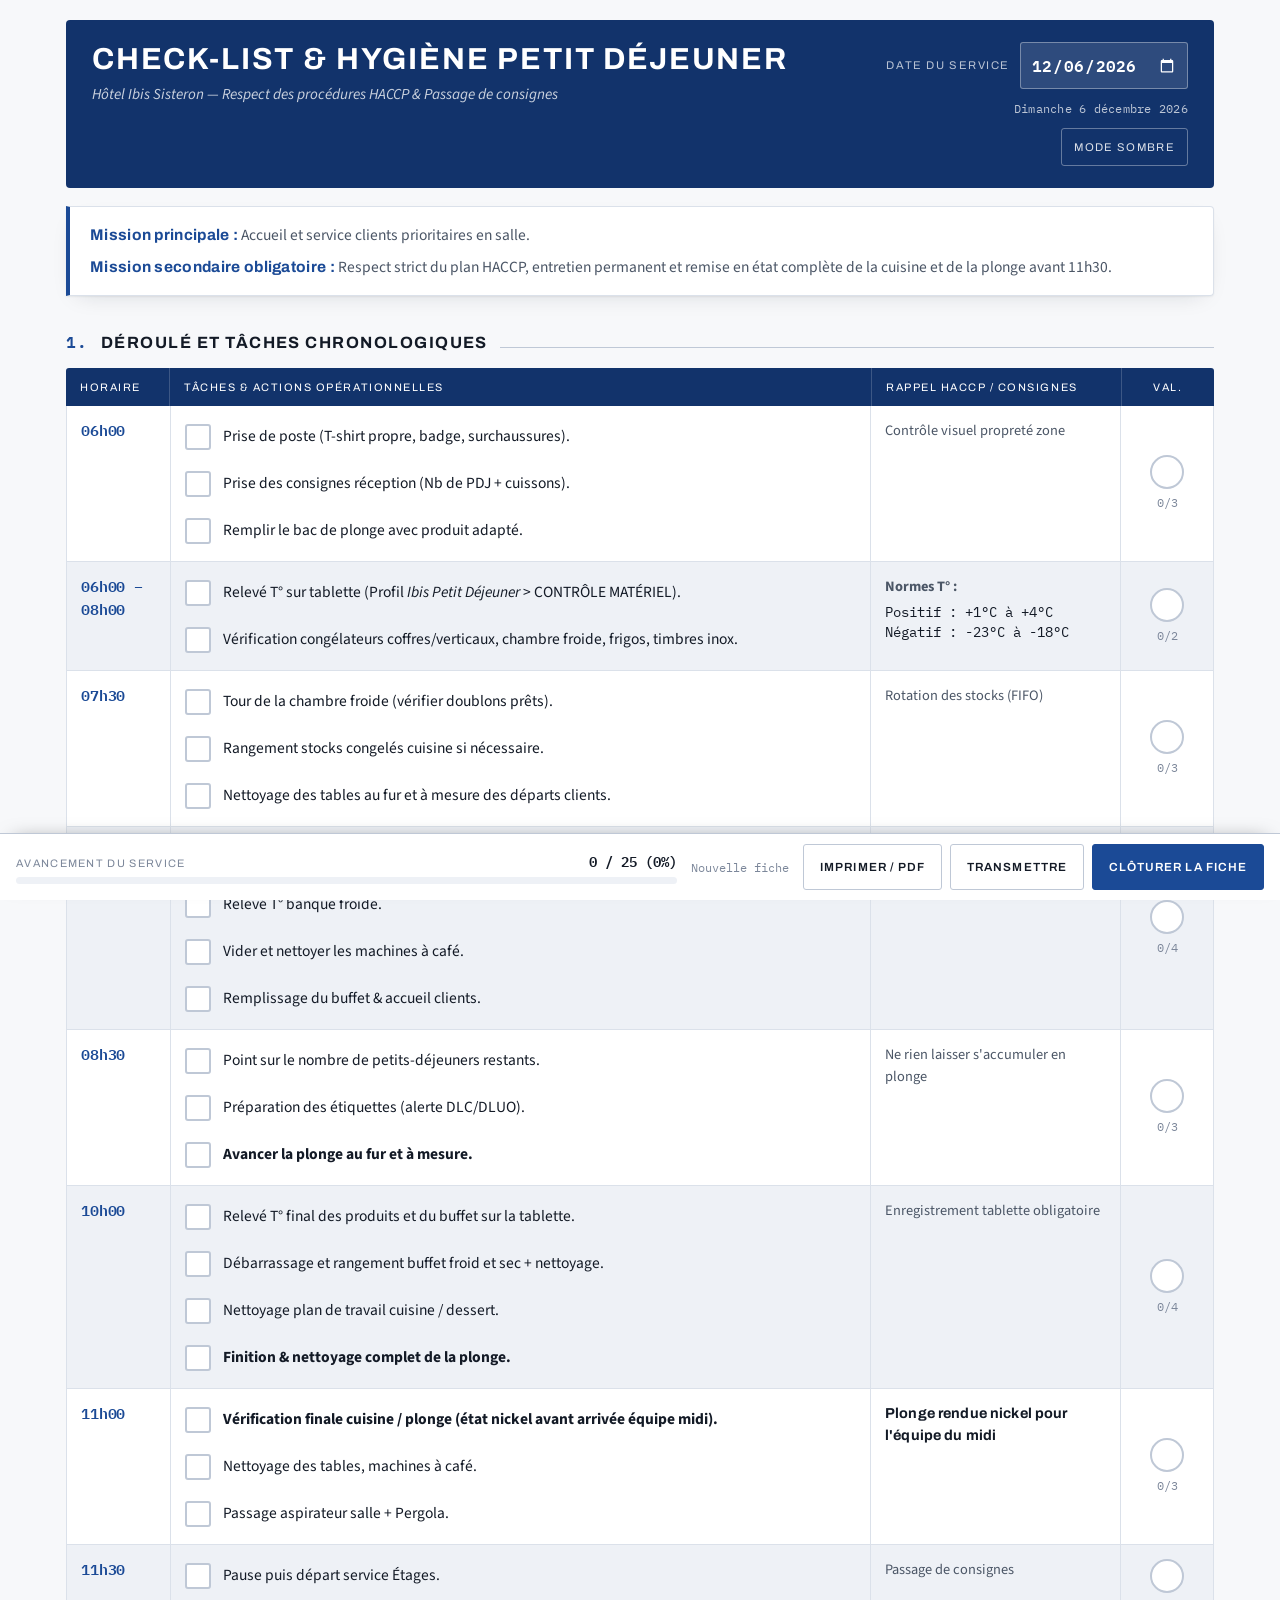
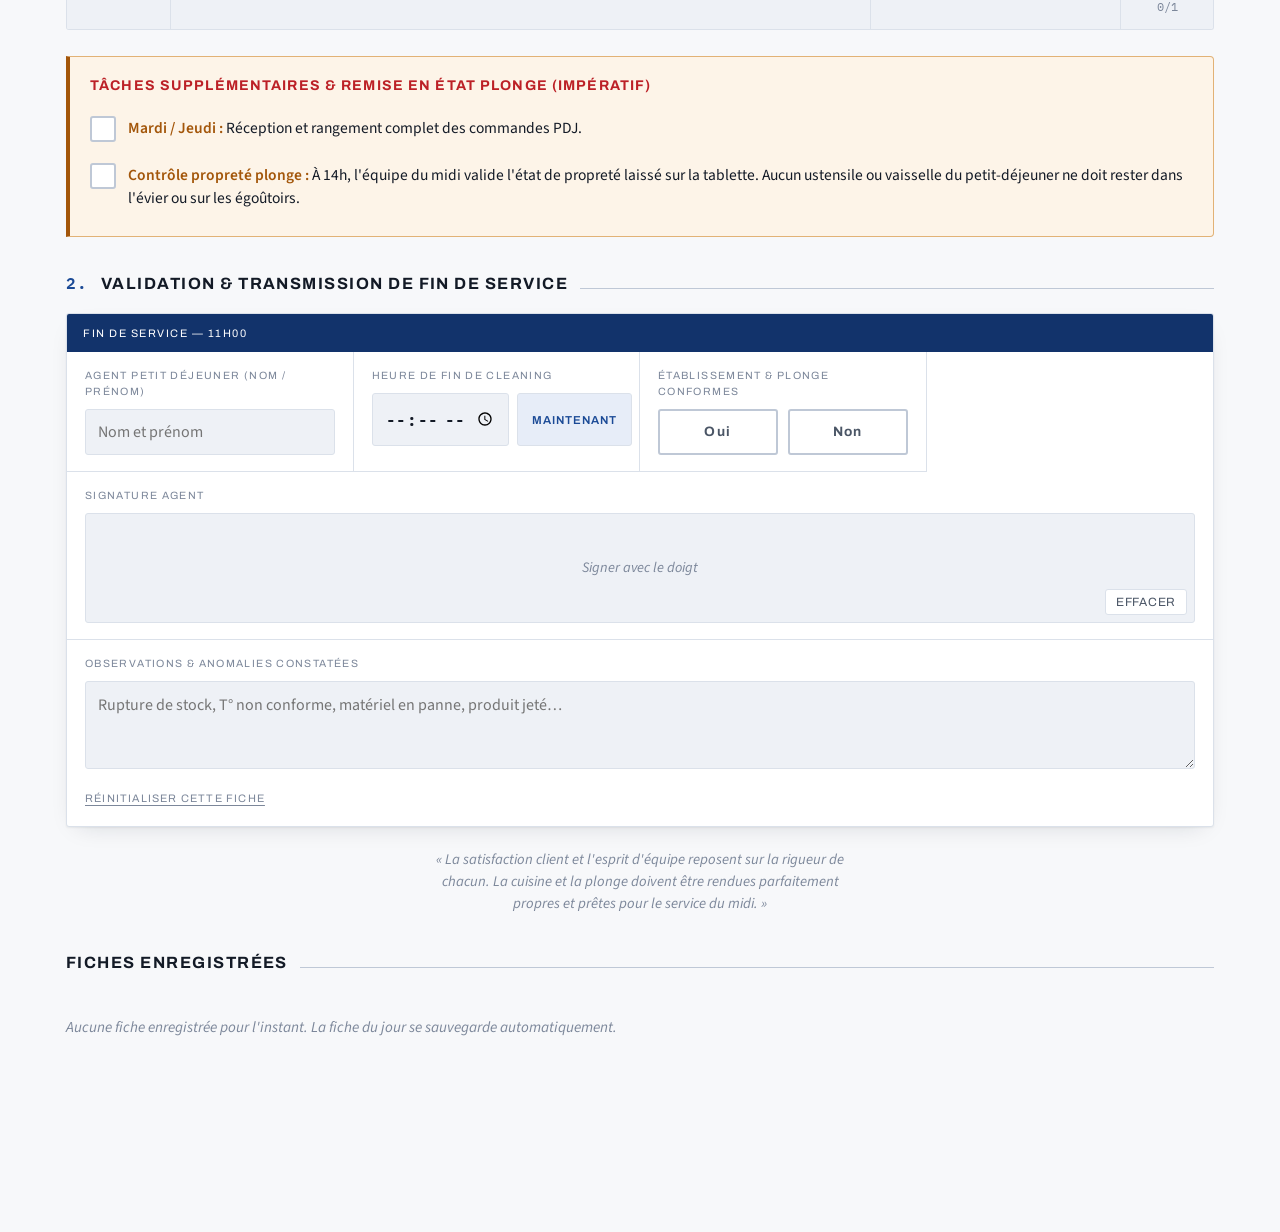
==== docs/index.html @ 42debfe1 "Reformule le rappel de fin de service signalé par Alice « Livraison plonge nickel exigée » commandai" ====
<!doctype html>
<html lang="fr">
<head>
<meta charset="utf-8">
<meta name="viewport" content="width=device-width, initial-scale=1, viewport-fit=cover">
<link rel="manifest" href="manifest.webmanifest">
<meta name="theme-color" content="#12336B">
<meta name="mobile-web-app-capable" content="yes">
<meta name="apple-mobile-web-app-capable" content="yes">
<meta name="apple-mobile-web-app-status-bar-style" content="black-translucent">
<meta name="apple-mobile-web-app-title" content="Check-list PDJ">
<link rel="apple-touch-icon" href="icone-192.png">
<link rel="icon" href="icone-192.png">
<title>Check-list Petit Déjeuner Ibis Sisteron</title>
<link rel="preconnect" href="https://fonts.googleapis.com">
<link rel="preconnect" href="https://fonts.gstatic.com" crossorigin>
<link rel="stylesheet" href="https://fonts.googleapis.com/css2?family=Archivo:wght@500;600;700&family=IBM+Plex+Mono:wght@500;600&family=Source+Sans+3:ital,wght@0,400;0,600;0,700;1,400&display=swap">
<style>
:root{
  --paper:#F7F8FA;
  --surface:#FFFFFF;
  --sunken:#EEF1F6;
  --ink:#131A26;
  --ink-2:#4B5666;
  --ink-3:#7C879A;
  --line:#DBE1EA;
  --line-strong:#BFC8D6;
  --navy:#12336B;
  --navy-2:#1B4A96;
  --navy-soft:#E7EDF8;
  --on-navy:#FFFFFF;
  --red:#BC2026;
  --red-soft:#FBECEC;
  --amber:#A3560A;
  --amber-soft:#FDF4E8;
  --amber-line:#E2B276;
  --green:#0F6B49;
  --green-soft:#E4F2EC;
  --shadow:0 1px 2px rgba(19,26,38,.06), 0 8px 24px -12px rgba(19,26,38,.18);
  --focus:#1B4A96;
  color-scheme:light;
}
@media (prefers-color-scheme: dark){
  :root:not([data-theme="light"]){
    --paper:#0E131C;
    --surface:#161D29;
    --sunken:#1D2634;
    --ink:#E8ECF3;
    --ink-2:#A7B2C2;
    --ink-3:#7A869A;
    --line:#2A3547;
    --line-strong:#3B4859;
    --navy:#22375E;
    --navy-2:#8AAFEA;
    --navy-soft:#1B2740;
    --on-navy:#EEF3FC;
    --red:#F2807F;
    --red-soft:#2E1B1E;
    --amber:#E3A860;
    --amber-soft:#251E14;
    --amber-line:#5C452A;
    --green:#63C5A0;
    --green-soft:#12281F;
    --shadow:0 1px 2px rgba(0,0,0,.4), 0 8px 24px -12px rgba(0,0,0,.6);
    --focus:#8AAFEA;
    color-scheme:dark;
  }
}
:root[data-theme="dark"]{
  --paper:#0E131C;
  --surface:#161D29;
  --sunken:#1D2634;
  --ink:#E8ECF3;
  --ink-2:#A7B2C2;
  --ink-3:#7A869A;
  --line:#2A3547;
  --line-strong:#3B4859;
  --navy:#22375E;
  --navy-2:#8AAFEA;
  --navy-soft:#1B2740;
  --on-navy:#EEF3FC;
  --red:#F2807F;
  --red-soft:#2E1B1E;
  --amber:#E3A860;
  --amber-soft:#251E14;
  --amber-line:#5C452A;
  --green:#63C5A0;
  --green-soft:#12281F;
  --shadow:0 1px 2px rgba(0,0,0,.4), 0 8px 24px -12px rgba(0,0,0,.6);
  --focus:#8AAFEA;
  color-scheme:dark;
}

*{box-sizing:border-box}
body{
  margin:0;
  background:var(--paper);
  color:var(--ink);
  font-family:"Source Sans 3","Segoe UI",Helvetica,Arial,sans-serif;
  font-size:16px;
  line-height:1.5;
  -webkit-text-size-adjust:100%;
  padding-bottom:124px;
}
h1,h2,h3{font-family:Archivo,"Segoe UI",Helvetica,Arial,sans-serif;margin:0;text-wrap:balance}
.mono{font-family:"IBM Plex Mono",ui-monospace,SFMono-Regular,Menlo,monospace;font-variant-numeric:tabular-nums}

.sheet{max-width:1180px;margin:0 auto;padding:20px 16px 40px}

/* ---------- En-tête ---------- */
.masthead{
  background:var(--navy);
  color:var(--on-navy);
  border-radius:4px;
  padding:22px 26px;
  display:flex;
  flex-wrap:wrap;
  gap:18px 28px;
  align-items:flex-start;
  justify-content:space-between;
}
.masthead h1{
  font-size:clamp(1.3rem,3.4vw,1.9rem);
  font-weight:700;
  letter-spacing:.06em;
  text-transform:uppercase;
  line-height:1.15;
}
.masthead .sub{
  font-style:italic;
  color:rgba(255,255,255,.78);
  font-size:.95rem;
  margin-top:6px;
}
.masthead-side{display:flex;flex-direction:column;gap:10px;align-items:flex-end}
.datefield{display:flex;align-items:center;gap:10px}
.datehuman{
  font-family:"IBM Plex Mono",monospace;font-size:.78rem;
  color:rgba(255,255,255,.72);text-align:right;letter-spacing:.02em;
}
.datefield label{
  font-family:Archivo,sans-serif;font-size:.7rem;letter-spacing:.14em;
  text-transform:uppercase;color:rgba(255,255,255,.7)
}
input[type="date"].date-input{
  font-family:"IBM Plex Mono",monospace;font-size:1rem;font-weight:600;
  background:rgba(255,255,255,.12);color:var(--on-navy);
  border:1px solid rgba(255,255,255,.35);border-radius:3px;
  padding:8px 10px;min-height:44px;
}
:root[data-theme="dark"] input[type="date"].date-input,
.date-input{color-scheme:dark}
.themebtn{
  background:transparent;border:1px solid rgba(255,255,255,.35);color:rgba(255,255,255,.85);
  border-radius:3px;padding:7px 12px;min-height:38px;cursor:pointer;
  font-family:Archivo,sans-serif;font-size:.7rem;letter-spacing:.12em;text-transform:uppercase;
}
.themebtn:hover{background:rgba(255,255,255,.12)}

/* ---------- Bandeau d'avertissement ---------- */
.notice{
  margin-top:14px;background:var(--amber-soft);border:1px solid var(--amber-line);
  border-left:4px solid var(--amber);border-radius:0 4px 4px 0;padding:14px 18px;
  display:flex;gap:14px;align-items:flex-start;
}
.notice b{display:block;color:var(--amber);font-family:Archivo,sans-serif;
  font-size:.78rem;letter-spacing:.08em;text-transform:uppercase;margin-bottom:5px}
.notice p{margin:0;font-size:.94rem;color:var(--ink-2)}
.notice .dismiss{
  margin-left:auto;flex:0 0 auto;background:transparent;border:0;cursor:pointer;
  color:var(--ink-3);font-size:1.4rem;line-height:1;padding:0 4px;
}
.notice .dismiss:hover{color:var(--ink)}
.notice[hidden]{display:none}
.notice ol{margin:9px 0 0;padding-left:20px;display:grid;gap:5px;font-size:.94rem;color:var(--ink-2)}
.notice code{
  font-family:"IBM Plex Mono",monospace;font-size:.88rem;
  background:var(--surface);border:1px solid var(--amber-line);border-radius:3px;
  padding:2px 6px;display:inline-block;word-break:break-all;
}

/* ---------- Missions ---------- */
.missions{
  border-left:4px solid var(--navy-2);
  background:var(--surface);
  border:1px solid var(--line);
  border-left:4px solid var(--navy-2);
  border-radius:0 4px 4px 0;
  padding:16px 20px;
  margin-top:18px;
  display:grid;
  gap:8px;
  box-shadow:var(--shadow);
}
.missions p{margin:0;color:var(--ink-2);font-size:.97rem}
.missions strong{color:var(--navy-2);font-family:Archivo,sans-serif;font-weight:700;letter-spacing:.02em}

/* ---------- Titres de section ---------- */
.section-title{
  display:flex;align-items:baseline;gap:12px;
  margin:34px 0 12px;
  font-size:1.02rem;font-weight:700;letter-spacing:.09em;text-transform:uppercase;
  color:var(--ink);
}
.section-title .num{
  font-family:"IBM Plex Mono",monospace;color:var(--navy-2);font-weight:600;
}
.section-title .rule{flex:1;height:1px;background:var(--line-strong)}

/* ---------- Tableau chronologique ---------- */
.tablehead{
  display:grid;
  grid-template-columns:104px minmax(0,1fr) 250px 92px;
  background:var(--navy);
  color:var(--on-navy);
  border-radius:3px 3px 0 0;
  font-family:Archivo,sans-serif;font-size:.68rem;letter-spacing:.14em;text-transform:uppercase;
}
.tablehead > div{padding:11px 14px;border-right:1px solid rgba(255,255,255,.18)}
.tablehead > div:last-child{border-right:0;text-align:center}

.slots{border:1px solid var(--line);border-top:0;border-radius:0 0 3px 3px;overflow:hidden;background:var(--surface)}
.slot{
  display:grid;
  grid-template-columns:104px minmax(0,1fr) 250px 92px;
  border-bottom:1px solid var(--line);
}
.slot:last-child{border-bottom:0}
.slot:nth-child(even){background:var(--sunken)}
.slot > div{padding:14px;border-right:1px solid var(--line)}
.slot > div:last-child{border-right:0}

.slot-time{
  font-family:"IBM Plex Mono",monospace;font-weight:600;font-size:.95rem;
  color:var(--navy-2);letter-spacing:-.01em;
}
.tasklist{display:flex;flex-direction:column;gap:2px;margin:-6px -8px}

.task{
  display:flex;gap:12px;align-items:flex-start;
  padding:9px 8px;border-radius:4px;cursor:pointer;
  min-height:44px;
  -webkit-tap-highlight-color:transparent;
}
.task:hover{background:var(--navy-soft)}
.task input{
  appearance:none;-webkit-appearance:none;
  flex:0 0 auto;width:26px;height:26px;margin:1px 0 0;
  border:2px solid var(--line-strong);border-radius:3px;
  background:var(--surface);cursor:pointer;position:relative;
  transition:background .12s ease, border-color .12s ease;
}
.task input:checked{background:var(--navy-2);border-color:var(--navy-2)}
.task input:checked::after{
  content:"";position:absolute;left:8px;top:3px;width:6px;height:12px;
  border:solid var(--surface);border-width:0 2.5px 2.5px 0;transform:rotate(43deg);
}
:root[data-theme="dark"] .task input:checked::after{border-color:#0E131C}
@media (prefers-color-scheme: dark){:root:not([data-theme="light"]) .task input:checked::after{border-color:#0E131C}}
.task input:focus-visible{outline:3px solid var(--focus);outline-offset:2px}
.task span{font-size:.97rem;line-height:1.45;padding-top:2px}
.task input:checked + span{color:var(--ink-3);text-decoration:line-through;text-decoration-color:var(--line-strong)}
.task.key span{font-weight:700}

.haccp{font-size:.9rem;color:var(--ink-2)}
.haccp .norm{display:block;font-family:"IBM Plex Mono",monospace;font-size:.85rem;margin-top:4px;color:var(--ink)}
.haccp.alert{color:var(--red);font-weight:700;font-family:Archivo,sans-serif;font-size:.88rem;letter-spacing:.02em}
.haccp.strong{color:var(--ink);font-weight:700;font-family:Archivo,sans-serif;font-size:.9rem;letter-spacing:.01em}

.val{display:flex;flex-direction:column;align-items:center;justify-content:center;gap:5px}
.val .mark{
  width:34px;height:34px;border-radius:50%;
  border:2px solid var(--line-strong);background:var(--surface);
  display:flex;align-items:center;justify-content:center;
  color:transparent;font-size:1rem;font-weight:700;
  transition:all .16s ease;
}
.val.done .mark{background:var(--green);border-color:var(--green);color:#fff}
:root[data-theme="dark"] .val.done .mark{color:#0E131C}
@media (prefers-color-scheme: dark){:root:not([data-theme="light"]) .val.done .mark{color:#0E131C}}
.val .count{font-family:"IBM Plex Mono",monospace;font-size:.72rem;color:var(--ink-3)}
.val.done .count{color:var(--green);font-weight:600}

/* ---------- Encadré tâches supplémentaires ---------- */
.extra{
  margin-top:26px;
  background:var(--amber-soft);
  border:1px solid var(--amber-line);
  border-left:4px solid var(--amber);
  border-radius:0 4px 4px 0;
  padding:18px 20px;
}
.extra h3{
  color:var(--red);font-size:.88rem;font-weight:700;letter-spacing:.08em;text-transform:uppercase;
  margin-bottom:10px;
}
.extra .tasklist{margin:0 -8px}
.extra .task:hover{background:rgba(163,86,10,.09)}
.extra .task span b{font-weight:700}
.extra .task span em{font-style:normal;color:var(--amber);font-weight:600}

/* ---------- Validation ---------- */
.validation{
  margin-top:16px;background:var(--surface);border:1px solid var(--line);border-radius:3px;
  box-shadow:var(--shadow);overflow:hidden;
}
.validation .vhead{
  background:var(--navy);color:var(--on-navy);padding:11px 16px;
  font-family:Archivo,sans-serif;font-size:.68rem;letter-spacing:.14em;text-transform:uppercase;
}
.vgrid{display:grid;grid-template-columns:repeat(auto-fit,minmax(230px,1fr));gap:0}
.vcell{padding:16px 18px;border-right:1px solid var(--line);border-bottom:1px solid var(--line)}
.vcell:last-child{border-right:0}
.vcell.sig{grid-column:1/-1;border-right:0}
.vcell > label,.flabel{
  display:block;font-family:Archivo,sans-serif;font-size:.66rem;letter-spacing:.13em;
  text-transform:uppercase;color:var(--ink-3);margin-bottom:9px;
}
.vcell input[type="text"],.vcell input[type="time"],textarea{
  width:100%;font-family:inherit;font-size:1rem;color:var(--ink);
  background:var(--sunken);border:1px solid var(--line);border-radius:3px;
  padding:11px 12px;min-height:46px;
}
.vcell input[type="time"]{font-family:"IBM Plex Mono",monospace;font-weight:600}
input:focus-visible,textarea:focus-visible,button:focus-visible,select:focus-visible{
  outline:3px solid var(--focus);outline-offset:2px
}
.timerow{display:flex;gap:8px}
.nowbtn{
  flex:0 0 auto;background:var(--navy-soft);color:var(--navy-2);border:1px solid var(--line);
  border-radius:3px;padding:0 14px;min-height:46px;cursor:pointer;
  font-family:Archivo,sans-serif;font-size:.72rem;letter-spacing:.08em;text-transform:uppercase;font-weight:600;
}
.nowbtn:hover{background:var(--navy);color:var(--on-navy);border-color:var(--navy)}

.segmented{display:flex;gap:10px}
.seg{
  flex:1;position:relative;
}
.seg input{position:absolute;opacity:0;width:0;height:0}
.seg span{
  display:flex;align-items:center;justify-content:center;
  min-height:46px;border:2px solid var(--line-strong);border-radius:3px;
  font-family:Archivo,sans-serif;font-weight:700;letter-spacing:.1em;font-size:.85rem;
  color:var(--ink-2);cursor:pointer;background:var(--surface);
}
.seg input:checked + span{color:#fff}
.seg.oui input:checked + span{background:var(--green);border-color:var(--green)}
.seg.non input:checked + span{background:var(--red);border-color:var(--red)}
:root[data-theme="dark"] .seg input:checked + span{color:#0E131C}
@media (prefers-color-scheme: dark){:root:not([data-theme="light"]) .seg input:checked + span{color:#0E131C}}
.seg input:focus-visible + span{outline:3px solid var(--focus);outline-offset:2px}

.sigwrap{position:relative}
.sigpad{
  width:100%;height:110px;background:var(--sunken);
  border:1px solid var(--line);border-radius:3px;
  touch-action:none;cursor:crosshair;display:block;
}
.sighint{
  position:absolute;inset:0;display:flex;align-items:center;justify-content:center;
  pointer-events:none;color:var(--ink-3);font-size:.9rem;font-style:italic;
}
.sigwrap.signed .sighint{display:none}
.clearsig{
  position:absolute;right:8px;bottom:8px;background:var(--surface);border:1px solid var(--line);
  border-radius:3px;padding:5px 10px;font-size:.75rem;color:var(--ink-2);cursor:pointer;
  font-family:Archivo,sans-serif;letter-spacing:.06em;text-transform:uppercase;
}
.clearsig:hover{color:var(--red);border-color:var(--red)}

.notes{padding:16px 18px}
.notes textarea{min-height:88px;resize:vertical;line-height:1.5}

.quote{
  margin:22px 0 0;text-align:center;font-style:italic;color:var(--ink-3);
  font-size:.92rem;max-width:62ch;margin-inline:auto;
}

/* ---------- Historique ---------- */
.history{margin-top:36px}
.hlist{display:grid;gap:8px;margin-top:12px}
.hempty{color:var(--ink-3);font-style:italic;font-size:.95rem;padding:14px 0}
.hrow{
  display:flex;flex-wrap:wrap;gap:10px 16px;align-items:center;
  background:var(--surface);border:1px solid var(--line);border-radius:3px;
  padding:12px 16px;cursor:pointer;text-align:left;width:100%;font:inherit;color:inherit;
}
.hrow:hover{border-color:var(--navy-2);background:var(--navy-soft)}
.hrow .hdate{font-family:"IBM Plex Mono",monospace;font-weight:600;color:var(--navy-2);min-width:110px}
.hrow .hagent{flex:1;min-width:120px}
.hrow .hstat{font-family:"IBM Plex Mono",monospace;font-size:.85rem;color:var(--ink-3)}
.pill{
  font-family:Archivo,sans-serif;font-size:.66rem;letter-spacing:.1em;text-transform:uppercase;
  font-weight:700;padding:4px 9px;border-radius:2px;
}
.pill.ok{background:var(--green-soft);color:var(--green)}
.pill.ko{background:var(--red-soft);color:var(--red)}
.pill.wip{background:var(--sunken);color:var(--ink-3)}

/* ---------- Barre d'actions ---------- */
.actionbar{
  position:fixed;left:0;right:0;bottom:0;z-index:40;
  background:var(--surface);border-top:1px solid var(--line-strong);
  padding:10px 16px calc(10px + env(safe-area-inset-bottom));
  display:flex;gap:14px;align-items:center;flex-wrap:wrap;
  box-shadow:0 -6px 20px -14px rgba(0,0,0,.5);
}
.progress{flex:1;min-width:200px}
.progress .ptop{display:flex;justify-content:space-between;align-items:baseline;gap:12px;margin-bottom:6px}
.progress .plabel{font-family:Archivo,sans-serif;font-size:.68rem;letter-spacing:.12em;text-transform:uppercase;color:var(--ink-3)}
.progress .pcount{font-family:"IBM Plex Mono",monospace;font-weight:600;font-size:.9rem}
.bar{height:7px;background:var(--sunken);border-radius:4px;overflow:hidden}
.bar i{display:block;height:100%;width:0;background:var(--navy-2);transition:width .25s ease}
.bar i.full{background:var(--green)}
.actions{display:flex;gap:8px;flex-wrap:wrap}
button.btn{
  font-family:Archivo,sans-serif;font-size:.74rem;letter-spacing:.09em;text-transform:uppercase;font-weight:600;
  border-radius:3px;padding:0 16px;min-height:46px;cursor:pointer;
  border:1px solid var(--line-strong);background:var(--surface);color:var(--ink);
}
button.btn:hover{border-color:var(--navy-2);color:var(--navy-2)}
button.btn.primary{background:var(--navy-2);border-color:var(--navy-2);color:#fff}
button.btn.primary:hover{filter:brightness(1.1);color:#fff}
:root[data-theme="dark"] button.btn.primary{color:#0E131C}
@media (prefers-color-scheme: dark){:root:not([data-theme="light"]) button.btn.primary{color:#0E131C}}
.saved{font-family:"IBM Plex Mono",monospace;font-size:.78rem;color:var(--ink-3);white-space:nowrap}

/* ---------- Dialogue export ---------- */
dialog{
  border:1px solid var(--line-strong);border-radius:4px;background:var(--surface);color:var(--ink);
  max-width:min(720px,94vw);width:100%;padding:0;box-shadow:0 24px 60px -20px rgba(0,0,0,.5);
}
dialog::backdrop{background:rgba(10,15,24,.55)}
.dlg-head{background:var(--navy);color:var(--on-navy);padding:14px 20px;display:flex;justify-content:space-between;align-items:center;gap:14px}
.dlg-head h3{font-size:.9rem;letter-spacing:.1em;text-transform:uppercase}
.dlg-body{padding:20px;display:grid;gap:16px;max-height:min(74vh,720px);overflow-y:auto}
.field{display:grid;gap:8px}
.field input[type="text"]{
  width:100%;font-family:inherit;font-size:1rem;color:var(--ink);
  background:var(--sunken);border:1px solid var(--line);border-radius:3px;
  padding:11px 12px;min-height:46px;
}
.scopes{display:grid;gap:8px}
.scope{display:flex;gap:12px;align-items:flex-start;cursor:pointer;
  border:1px solid var(--line);border-radius:3px;padding:12px 14px;background:var(--surface)}
.scope:hover{border-color:var(--navy-2)}
.scope input{
  appearance:none;-webkit-appearance:none;flex:0 0 auto;
  width:22px;height:22px;margin:2px 0 0;border:2px solid var(--line-strong);border-radius:50%;
  background:var(--surface);position:relative;cursor:pointer;
}
.scope input:checked{border-color:var(--navy-2)}
.scope input:checked::after{
  content:"";position:absolute;inset:3px;border-radius:50%;background:var(--navy-2);
}
.scope input:focus-visible{outline:3px solid var(--focus);outline-offset:2px}
.scope:has(input:checked){border-color:var(--navy-2);background:var(--navy-soft)}
.scope b{display:block;font-size:.97rem;font-weight:700}
.scope i{display:block;font-style:normal;font-size:.87rem;color:var(--ink-2);margin-top:2px}
.resetlink{
  background:none;border:0;padding:6px 0;margin-top:10px;cursor:pointer;
  font-family:Archivo,sans-serif;font-size:.68rem;letter-spacing:.11em;text-transform:uppercase;
  color:var(--ink-3);text-decoration:underline;text-underline-offset:3px;
}
.resetlink:hover{color:var(--red)}
.dlg-body p{margin:0;color:var(--ink-2);font-size:.94rem}
.dlg-body textarea{width:100%;min-height:180px;font-family:"IBM Plex Mono",monospace;font-size:.8rem;resize:vertical}
.dlg-actions{display:flex;gap:8px;flex-wrap:wrap}
.closex{background:transparent;border:0;color:rgba(255,255,255,.8);font-size:1.5rem;line-height:1;cursor:pointer;padding:0 4px}
.closex:hover{color:#fff}

.toast{
  position:fixed;left:50%;transform:translateX(-50%);bottom:110px;z-index:60;
  background:var(--navy);color:var(--on-navy);padding:12px 20px;border-radius:3px;
  font-size:.92rem;box-shadow:var(--shadow);opacity:0;pointer-events:none;
  transition:opacity .2s ease, transform .2s ease;max-width:90vw;text-align:center;
}
.toast.show{opacity:1;transform:translateX(-50%) translateY(-6px)}

/* ---------- Tablette / mobile ---------- */
@media (max-width:960px){
  body{padding-bottom:172px}
  .tablehead{display:none}
  .slots{border-radius:3px;border-top:1px solid var(--line)}
  .slot{grid-template-columns:1fr;gap:0}
  .slot > div{border-right:0;border-bottom:1px dashed var(--line)}
  .slot > div:last-child{border-bottom:0}
  .slot-time{
    display:flex;align-items:center;justify-content:space-between;
    background:var(--navy-soft);font-size:1.05rem;padding:12px 14px;
  }
  .slot-time::after{content:attr(data-count);font-size:.75rem;color:var(--ink-3);font-weight:500}
  .val{flex-direction:row;gap:10px;justify-content:flex-start}
  .val::before{
    content:"Validation";font-family:Archivo,sans-serif;font-size:.66rem;letter-spacing:.13em;
    text-transform:uppercase;color:var(--ink-3);margin-right:auto;
  }
  .haccp::before{
    content:"Rappel HACCP";display:block;font-family:Archivo,sans-serif;font-size:.62rem;
    letter-spacing:.13em;text-transform:uppercase;color:var(--ink-3);margin-bottom:5px;
  }
  .masthead{flex-direction:column}
  .masthead-side{align-items:stretch;width:100%}
  .datefield{justify-content:space-between}
}
@media (prefers-reduced-motion: reduce){
  *{transition:none !important;animation:none !important}
}

/* ---------- Impression ---------- */
@media print{
  body{background:#fff;color:#000;padding:0;font-size:11pt}
  .actionbar,.themebtn,.nowbtn,.clearsig,.history,.toast,dialog{display:none !important}
  .sheet{max-width:none;padding:0}
  .masthead{background:#12336B !important;-webkit-print-color-adjust:exact;print-color-adjust:exact}
  .slot,.extra,.validation,.missions{break-inside:avoid}
  .tablehead{-webkit-print-color-adjust:exact;print-color-adjust:exact}
  .task input{-webkit-print-color-adjust:exact;print-color-adjust:exact}
}
</style>
</head>
<body>
<div class="sheet">

  <header class="masthead">
    <div>
      <h1>Check-list &amp; Hygiène Petit Déjeuner</h1>
      <div class="sub">Hôtel Ibis Sisteron — Respect des procédures HACCP &amp; Passage de consignes</div>
    </div>
    <div class="masthead-side">
      <div class="datefield">
        <label for="fiche-date">Date du service</label>
        <input type="date" id="fiche-date" class="date-input">
      </div>
      <div class="datehuman" id="date-human"></div>
      <button type="button" class="themebtn" id="theme-toggle">Mode sombre</button>
    </div>
  </header>

<section class="notice" id="static-warning">
    <div>
      <b>Cette fenêtre n'exécute pas le script</b>
      <p>La fiche est lisible et imprimable ici, mais <b>rien ne peut être coché durablement,
      signé ni enregistré</b> : c'est le cas des aperçus de pièces jointes. Pour vous en servir
      réellement, ouvrez-la dans Chrome :</p>
      <ol>
        <li><b>Enregistrez</b> ce fichier (et non « ouvrir ») : il arrive dans les Téléchargements.</li>
        <li>Ouvrez <b>Chrome</b>, puis tapez cette adresse dans la barre du haut :
            <br><code>file:///sdcard/Download/</code></li>
        <li>Dans la liste qui s'affiche, tapez sur <code>checklist-petit-dejeuner.html</code>.</li>
        <li>Menu <b>⋮ → Ajouter à l'écran d'accueil</b>, pour la lancer comme une application.</li>
      </ol>
    </div>
  </section>
  <script>(function(){var e=document.getElementById("static-warning");if(e&&e.parentNode)e.parentNode.removeChild(e);})();</script>

  <section class="notice" id="notice" hidden>
    <div>
      <b id="notice-title">Aperçu</b>
      <p id="notice-text"></p>
    </div>
    <button type="button" class="dismiss" id="notice-close" aria-label="Masquer">&times;</button>
  </section>

  <section class="missions">
    <p><strong>Mission principale :</strong> Accueil et service clients prioritaires en salle.</p>
    <p><strong>Mission secondaire obligatoire :</strong> Respect strict du plan HACCP, entretien permanent et remise en état complète de la cuisine et de la plonge avant 11h30.</p>
  </section>

  <h2 class="section-title"><span class="num">1.</span> Déroulé et tâches chronologiques <span class="rule"></span></h2>

  <div class="tablehead" aria-hidden="true">
    <div>Horaire</div>
    <div>Tâches &amp; actions opérationnelles</div>
    <div>Rappel HACCP / Consignes</div>
    <div>Val.</div>
  </div>
  <div class="slots" id="slots">
    <div class="slot">
      <div class="slot-time" data-slot="0" data-count="0/3">06h00</div>
      <div>
        <div class="tasklist">
          <label class="task"><input type="checkbox" id="t0-0" data-id="t0-0"><span>Prise de poste (T-shirt propre, badge, surchaussures).</span></label>
          <label class="task"><input type="checkbox" id="t0-1" data-id="t0-1"><span>Prise des consignes réception (Nb de PDJ + cuissons).</span></label>
          <label class="task"><input type="checkbox" id="t0-2" data-id="t0-2"><span>Remplir le bac de plonge avec produit adapté.</span></label></div></div>
      <div class="haccp">Contrôle visuel propreté zone</div>
      <div class="val" data-val="0"><span class="mark">✓</span><span class="count">0/3</span></div></div>
    <div class="slot">
      <div class="slot-time" data-slot="1" data-count="0/2">06h00 – 08h00</div>
      <div>
        <div class="tasklist">
          <label class="task"><input type="checkbox" id="t1-0" data-id="t1-0"><span>Relevé T° sur tablette (Profil <i>Ibis Petit Déjeuner</i> &gt; CONTRÔLE MATÉRIEL).</span></label>
          <label class="task"><input type="checkbox" id="t1-1" data-id="t1-1"><span>Vérification congélateurs coffres/verticaux, chambre froide, frigos, timbres inox.</span></label></div></div>
      <div class="haccp"><b>Normes T° :</b><span class="norm">Positif : +1°C à +4°C<br>Négatif : -23°C à -18°C</span></div>
      <div class="val" data-val="1"><span class="mark">✓</span><span class="count">0/2</span></div></div>
    <div class="slot">
      <div class="slot-time" data-slot="2" data-count="0/3">07h30</div>
      <div>
        <div class="tasklist">
          <label class="task"><input type="checkbox" id="t2-0" data-id="t2-0"><span>Tour de la chambre froide (vérifier doublons prêts).</span></label>
          <label class="task"><input type="checkbox" id="t2-1" data-id="t2-1"><span>Rangement stocks congelés cuisine si nécessaire.</span></label>
          <label class="task"><input type="checkbox" id="t2-2" data-id="t2-2"><span>Nettoyage des tables au fur et à mesure des départs clients.</span></label></div></div>
      <div class="haccp">Rotation des stocks (FIFO)</div>
      <div class="val" data-val="2"><span class="mark">✓</span><span class="count">0/3</span></div></div>
    <div class="slot">
      <div class="slot-time" data-slot="3" data-count="0/4">08h00</div>
      <div>
        <div class="tasklist">
          <label class="task key"><input type="checkbox" id="t3-0" data-id="t3-0"><span>Relevé T° buffet sur tablette : <b>Fromage blanc &amp; Jambon blanc.</b></span></label>
          <label class="task"><input type="checkbox" id="t3-1" data-id="t3-1"><span>Relevé T° banque froide.</span></label>
          <label class="task"><input type="checkbox" id="t3-2" data-id="t3-2"><span>Vider et nettoyer les machines à café.</span></label>
          <label class="task"><input type="checkbox" id="t3-3" data-id="t3-3"><span>Remplissage du buffet &amp; accueil clients.</span></label></div></div>
      <div class="haccp alert">Si T° produit &gt; 10°C :<br>Jeter et remplacer !</div>
      <div class="val" data-val="3"><span class="mark">✓</span><span class="count">0/4</span></div></div>
    <div class="slot">
      <div class="slot-time" data-slot="4" data-count="0/3">08h30</div>
      <div>
        <div class="tasklist">
          <label class="task"><input type="checkbox" id="t4-0" data-id="t4-0"><span>Point sur le nombre de petits-déjeuners restants.</span></label>
          <label class="task"><input type="checkbox" id="t4-1" data-id="t4-1"><span>Préparation des étiquettes (alerte DLC/DLUO).</span></label>
          <label class="task key"><input type="checkbox" id="t4-2" data-id="t4-2"><span>Avancer la plonge au fur et à mesure.</span></label></div></div>
      <div class="haccp">Ne rien laisser s'accumuler en plonge</div>
      <div class="val" data-val="4"><span class="mark">✓</span><span class="count">0/3</span></div></div>
    <div class="slot">
      <div class="slot-time" data-slot="5" data-count="0/4">10h00</div>
      <div>
        <div class="tasklist">
          <label class="task"><input type="checkbox" id="t5-0" data-id="t5-0"><span>Relevé T° final des produits et du buffet sur la tablette.</span></label>
          <label class="task"><input type="checkbox" id="t5-1" data-id="t5-1"><span>Débarrassage et rangement buffet froid et sec + nettoyage.</span></label>
          <label class="task"><input type="checkbox" id="t5-2" data-id="t5-2"><span>Nettoyage plan de travail cuisine / dessert.</span></label>
          <label class="task key"><input type="checkbox" id="t5-3" data-id="t5-3"><span>Finition &amp; nettoyage complet de la plonge.</span></label></div></div>
      <div class="haccp">Enregistrement tablette obligatoire</div>
      <div class="val" data-val="5"><span class="mark">✓</span><span class="count">0/4</span></div></div>
    <div class="slot">
      <div class="slot-time" data-slot="6" data-count="0/3">11h00</div>
      <div>
        <div class="tasklist">
          <label class="task key"><input type="checkbox" id="t6-0" data-id="t6-0"><span>Vérification finale cuisine / plonge (état nickel avant arrivée équipe midi).</span></label>
          <label class="task"><input type="checkbox" id="t6-1" data-id="t6-1"><span>Nettoyage des tables, machines à café.</span></label>
          <label class="task"><input type="checkbox" id="t6-2" data-id="t6-2"><span>Passage aspirateur salle + Pergola.</span></label></div></div>
      <div class="haccp strong">Plonge rendue nickel pour l'équipe du midi</div>
      <div class="val" data-val="6"><span class="mark">✓</span><span class="count">0/3</span></div></div>
    <div class="slot">
      <div class="slot-time" data-slot="7" data-count="0/1">11h30</div>
      <div>
        <div class="tasklist">
          <label class="task"><input type="checkbox" id="t7-0" data-id="t7-0"><span>Pause puis départ service Étages.</span></label></div></div>
      <div class="haccp">Passage de consignes</div>
      <div class="val" data-val="7"><span class="mark">✓</span><span class="count">0/1</span></div></div>
  </div>

  <section class="extra">
    <h3>Tâches supplémentaires &amp; remise en état plonge (impératif)</h3>
    <div class="tasklist" id="extra-tasks">
      <label class="task"><input type="checkbox" id="x0" data-id="x0"><span><em>Mardi / Jeudi :</em> Réception et rangement complet des commandes PDJ.</span></label>
      <label class="task"><input type="checkbox" id="x1" data-id="x1"><span><em>Contrôle propreté plonge :</em> À 14h, l'équipe du midi valide l'état de propreté laissé sur la tablette. Aucun ustensile ou vaisselle du petit-déjeuner ne doit rester dans l'évier ou sur les égoûtoirs.</span></label>
    </div>
  </section>

  <h2 class="section-title"><span class="num">2.</span> Validation &amp; transmission de fin de service <span class="rule"></span></h2>

  <section class="validation">
    <div class="vhead">Fin de service — 11h00</div>
    <div class="vgrid">
      <div class="vcell">
        <label for="agent">Agent petit déjeuner (nom / prénom)</label>
        <input type="text" id="agent" autocomplete="name" placeholder="Nom et prénom">
      </div>
      <div class="vcell">
        <label for="endtime">Heure de fin de cleaning</label>
        <div class="timerow">
          <input type="time" id="endtime">
          <button type="button" class="nowbtn" id="now-btn">Maintenant</button>
        </div>
      </div>
      <div class="vcell">
        <span class="flabel">Établissement &amp; plonge conformes</span>
        <div class="segmented">
          <label class="seg oui"><input type="radio" name="conforme" value="OUI"><span>Oui</span></label>
          <label class="seg non"><input type="radio" name="conforme" value="NON"><span>Non</span></label>
        </div>
      </div>
      <div class="vcell sig">
        <span class="flabel">Signature agent</span>
        <div class="sigwrap" id="sigwrap">
          <canvas class="sigpad" id="sigpad"></canvas>
          <div class="sighint">Signer avec le doigt</div>
          <button type="button" class="clearsig" id="clear-sig">Effacer</button>
        </div>
      </div>
    </div>
    <div class="notes">
      <label class="flabel" for="notes">Observations &amp; anomalies constatées</label>
      <textarea id="notes" placeholder="Rupture de stock, T° non conforme, matériel en panne, produit jeté…"></textarea>
      <button type="button" class="resetlink" id="reset-btn">Réinitialiser cette fiche</button>
    </div>
  </section>

  <p class="quote">« La satisfaction client et l'esprit d'équipe reposent sur la rigueur de chacun. La cuisine et la plonge doivent être rendues parfaitement propres et prêtes pour le service du midi. »</p>

  <section class="history">
    <h2 class="section-title">Fiches enregistrées <span class="rule"></span></h2>
    <div class="hlist" id="hlist"></div>
  </section>

</div>

<div class="actionbar">
  <div class="progress">
    <div class="ptop">
      <span class="plabel">Avancement du service</span>
      <span class="pcount" id="pcount">0 / 0</span>
    </div>
    <div class="bar"><i id="pbar"></i></div>
  </div>
  <span class="saved" id="saved-at">—</span>
  <div class="actions">
    <button type="button" class="btn" id="print-btn">Imprimer / PDF</button>
    <button type="button" class="btn" id="export-btn">Transmettre</button>
    <button type="button" class="btn primary" id="close-btn">Clôturer la fiche</button>
  </div>
</div>

<dialog id="export-dlg">
  <div class="dlg-head">
    <h3>Transmettre la fiche</h3>
    <button type="button" class="closex" id="dlg-close" aria-label="Fermer">&times;</button>
  </div>
  <div class="dlg-body">
    <div class="field">
      <label class="flabel" for="recipients">Destinataires (séparés par une virgule)</label>
      <input type="text" id="recipients" inputmode="email" autocomplete="off"
             placeholder="direction@hotel.fr, gouvernante@hotel.fr">
    </div>
    <div class="field">
      <span class="flabel">Contenu à transmettre</span>
      <div class="scopes">
        <label class="scope">
          <input type="radio" name="scope" value="jour" checked>
          <span><b>Récapitulatif du jour</b><i>Texte lisible : avancement, tâches non validées, anomalies, émargement.</i></span>
        </label>
        <label class="scope">
          <input type="radio" name="scope" value="csv">
          <span><b>Historique complet (CSV)</b><i>Tableau Excel : une ligne par jour, une colonne par tâche.</i></span>
        </label>
        <label class="scope">
          <input type="radio" name="scope" value="json">
          <span><b>Sauvegarde complète (JSON)</b><i>Toutes les données, pour archivage ou changement de tablette.</i></span>
        </label>
      </div>
    </div>
    <div class="dlg-actions">
      <button type="button" class="btn primary" id="share-btn" hidden>Partager…</button>
      <button type="button" class="btn" id="send-mail">Envoyer par e-mail</button>
      <button type="button" class="btn" id="dl-file">Enregistrer le fichier</button>
      <button type="button" class="btn" id="copy-file">Copier</button>
    </div>
    <p id="dlg-note"></p>
    <textarea id="dlg-out" readonly spellcheck="false"></textarea>
  </div>
</dialog>

<div class="toast" id="toast" role="status" aria-live="polite"></div>

<script>
(function(){
  "use strict";

  /* ============ Contenu de la fiche ============ */
  var SLOTS = [
    { time:"06h00", tasks:[
        "Prise de poste (T-shirt propre, badge, surchaussures).",
        "Prise des consignes réception (Nb de PDJ + cuissons).",
        "Remplir le bac de plonge avec produit adapté."
      ],
      haccp:{ html:"Contrôle visuel propreté zone" } },

    { time:"06h00 – 08h00", tasks:[
        "Relevé T° sur tablette (Profil <i>Ibis Petit Déjeuner</i> &gt; CONTRÔLE MATÉRIEL).",
        "Vérification congélateurs coffres/verticaux, chambre froide, frigos, timbres inox."
      ],
      haccp:{ html:"<b>Normes T° :</b><span class=\"norm\">Positif : +1°C à +4°C<br>Négatif : -23°C à -18°C</span>" } },

    { time:"07h30", tasks:[
        "Tour de la chambre froide (vérifier doublons prêts).",
        "Rangement stocks congelés cuisine si nécessaire.",
        "Nettoyage des tables au fur et à mesure des départs clients."
      ],
      haccp:{ html:"Rotation des stocks (FIFO)" } },

    { time:"08h00", tasks:[
        { html:"Relevé T° buffet sur tablette : <b>Fromage blanc &amp; Jambon blanc.</b>", key:true },
        "Relevé T° banque froide.",
        "Vider et nettoyer les machines à café.",
        "Remplissage du buffet &amp; accueil clients."
      ],
      haccp:{ html:"Si T° produit &gt; 10°C :<br>Jeter et remplacer !", cls:"alert" } },

    { time:"08h30", tasks:[
        "Point sur le nombre de petits-déjeuners restants.",
        "Préparation des étiquettes (alerte DLC/DLUO).",
        { html:"Avancer la plonge au fur et à mesure.", key:true }
      ],
      haccp:{ html:"Ne rien laisser s'accumuler en plonge" } },

    { time:"10h00", tasks:[
        "Relevé T° final des produits et du buffet sur la tablette.",
        "Débarrassage et rangement buffet froid et sec + nettoyage.",
        "Nettoyage plan de travail cuisine / dessert.",
        { html:"Finition &amp; nettoyage complet de la plonge.", key:true }
      ],
      haccp:{ html:"Enregistrement tablette obligatoire" } },

    { time:"11h00", tasks:[
        { html:"Vérification finale cuisine / plonge (état nickel avant arrivée équipe midi).", key:true },
        "Nettoyage des tables, machines à café.",
        "Passage aspirateur salle + Pergola."
      ],
      haccp:{ html:"Plonge rendue nickel pour l'équipe du midi", cls:"strong" } },

    { time:"11h30", tasks:[
        "Pause puis départ service Étages."
      ],
      haccp:{ html:"Passage de consignes" } }
  ];

  var EXTRA = [
    { html:"<em>Mardi / Jeudi :</em> Réception et rangement complet des commandes PDJ." },
    { html:"<em>Contrôle propreté plonge :</em> À 14h, l'équipe du midi valide l'état de propreté laissé sur la tablette. Aucun ustensile ou vaisselle du petit-déjeuner ne doit rester dans l'évier ou sur les égoûtoirs." }
  ];

  /* ============ Stockage ============ */
  var NS = "ibis-pdj-v2";
  var store = {
    get:function(k,d){ try{ var v=localStorage.getItem(NS+":"+k); return v==null?d:JSON.parse(v); }catch(e){ return d; } },
    set:function(k,v){ try{ localStorage.setItem(NS+":"+k, JSON.stringify(v)); return true; }catch(e){ return false; } },
    del:function(k){ try{ localStorage.removeItem(NS+":"+k); }catch(e){} },
    keys:function(){ try{ return store.get("index",[]); }catch(e){ return []; } }
  };

  function todayISO(){
    var d=new Date(), p=function(n){return (n<10?"0":"")+n;};
    return d.getFullYear()+"-"+p(d.getMonth()+1)+"-"+p(d.getDate());
  }
  var JOURS=["dimanche","lundi","mardi","mercredi","jeudi","vendredi","samedi"];
  var MOIS=["janvier","février","mars","avril","mai","juin","juillet","août","septembre","octobre","novembre","décembre"];
  function longDate(iso){
    var p=(iso||"").split("-");
    if(p.length!==3) return "";
    var d=new Date(+p[0], +p[1]-1, +p[2]);
    if(isNaN(d.getTime())) return "";
    var s=JOURS[d.getDay()]+" "+(+p[2])+" "+MOIS[+p[1]-1]+" "+p[0];
    return s.charAt(0).toUpperCase()+s.slice(1);
  }
  function frDate(iso){
    if(!iso) return "";
    var p=iso.split("-");
    if(p.length!==3) return iso;
    return p[2]+"/"+p[1]+"/"+p[0];
  }

  var TOTAL = 0;
  SLOTS.forEach(function(s){ TOTAL += s.tasks.length; });
  TOTAL += EXTRA.length;

  function blankState(date){
    return { date:date, checks:{}, agent:"", endTime:"", conforme:"", notes:"", signature:"", closed:false, closedAt:"" };
  }

  var state = null;
  var els = {};

  /* ============ Rendu ============ */
  function normalize(t){ return typeof t === "string" ? { html:t } : t; }

  /* Les lignes de la check-list sont écrites en dur dans la page : elles
     restent lisibles et imprimables même si le script ne s'exécute pas.
     On ne fait ici que brancher le pointage. */
  function bind(){
    document.querySelectorAll(".task input").forEach(function(input){
      var id = input.getAttribute("data-id");
      input.addEventListener("change", function(){
        state.checks[id] = input.checked;
        refresh();
        persist();
      });
    });
  }

  /* ============ Synchronisation UI ============ */
  function refresh(){
    var done = 0;
    SLOTS.forEach(function(slot, si){
      var n = slot.tasks.length, k = 0;
      for(var ti=0; ti<n; ti++){ if(state.checks["t"+si+"-"+ti]) k++; }
      done += k;
      var val = document.querySelector('[data-val="'+si+'"]');
      if(val){
        val.classList.toggle("done", k===n);
        val.querySelector(".count").textContent = k+"/"+n;
      }
      var time = document.querySelector('[data-slot="'+si+'"]');
      if(time) time.setAttribute("data-count", k+"/"+n);
    });
    EXTRA.forEach(function(_, i){ if(state.checks["x"+i]) done++; });

    var pct = TOTAL ? Math.round(done/TOTAL*100) : 0;
    els.pcount.textContent = done + " / " + TOTAL + "  (" + pct + "%)";
    els.pbar.style.width = pct + "%";
    els.pbar.classList.toggle("full", done===TOTAL);
    return done;
  }

  function applyState(){
    els.date.value = state.date;
    els.dateHuman.textContent = longDate(state.date);
    els.agent.value = state.agent || "";
    els.endtime.value = state.endTime || "";
    els.notes.value = state.notes || "";
    var radios = document.getElementsByName("conforme");
    for(var i=0;i<radios.length;i++){ radios[i].checked = (radios[i].value === state.conforme); }
    document.querySelectorAll('.task input').forEach(function(inp){
      inp.checked = !!state.checks[inp.getAttribute("data-id")];
    });
    loadSignature();
    refresh();
  }

  /* ============ Persistance ============ */
  var saveTimer = null;
  function persist(){
    clearTimeout(saveTimer);
    saveTimer = setTimeout(function(){
      var ok = store.set("fiche:"+state.date, state);
      var idx = store.get("index", []);
      if(idx.indexOf(state.date) === -1){ idx.push(state.date); idx.sort(); store.set("index", idx); }
      var d = new Date(), p=function(n){return (n<10?"0":"")+n;};
      els.savedAt.textContent = ok ? ("Enregistré à " + p(d.getHours()) + ":" + p(d.getMinutes())) : "Sauvegarde indisponible";
      renderHistory();
    }, 350);
  }

  function loadDate(date){
    state = store.get("fiche:"+date, null) || blankState(date);
    state.date = date;
    applyState();
    els.savedAt.textContent = state.closed
      ? "Fiche clôturée"
      : (store.get("fiche:"+date, null) ? "Fiche chargée" : "Nouvelle fiche");
  }

  /* ============ Signature ============ */
  var ctx, drawing=false, hasInk=false;
  function setupSignature(){
    var cv = els.sigpad;
    function size(){
      var r = cv.getBoundingClientRect();
      var dpr = window.devicePixelRatio || 1;
      var data = hasInk ? cv.toDataURL() : null;
      cv.width = Math.max(1, Math.round(r.width*dpr));
      cv.height = Math.max(1, Math.round(r.height*dpr));
      ctx = cv.getContext("2d");
      ctx.scale(dpr, dpr);
      ctx.lineWidth = 2.2; ctx.lineCap="round"; ctx.lineJoin="round";
      ctx.strokeStyle = getComputedStyle(document.body).color;
      if(data){ var img=new Image(); img.onload=function(){ ctx.drawImage(img,0,0,r.width,r.height); }; img.src=data; }
    }
    size();
    var ro = window.ResizeObserver ? new ResizeObserver(size) : null;
    if(ro) ro.observe(cv); else window.addEventListener("resize", size);

    function pos(e){ var r=cv.getBoundingClientRect(); return { x:e.clientX-r.left, y:e.clientY-r.top }; }
    /* Certaines WebView n'honorent pas touch-action : on bloque le défilement
       explicitement pendant le tracé. */
    cv.addEventListener("touchstart", function(e){ e.preventDefault(); }, { passive:false });
    cv.addEventListener("touchmove",  function(e){ e.preventDefault(); }, { passive:false });

    cv.addEventListener("pointerdown", function(e){
      e.preventDefault();
      try{ cv.setPointerCapture(e.pointerId); }catch(err){}
      drawing=true; hasInk=true;
      els.sigwrap.classList.add("signed");
      var p=pos(e); ctx.beginPath(); ctx.moveTo(p.x,p.y); ctx.lineTo(p.x+0.1,p.y); ctx.stroke();
    });
    cv.addEventListener("pointermove", function(e){
      if(!drawing) return;
      var p=pos(e); ctx.lineTo(p.x,p.y); ctx.stroke();
    });
    ["pointerup","pointercancel","pointerleave"].forEach(function(ev){
      cv.addEventListener(ev, function(){
        if(!drawing) return;
        drawing=false;
        try{ state.signature = cv.toDataURL("image/png"); }catch(e){}
        persist();
      });
    });
    /* Navigateurs sans Pointer Events : tracé via les évènements tactiles. */
    if(!window.PointerEvent){
      cv.addEventListener("touchstart", function(e){
        var t = e.changedTouches[0]; if(!t) return;
        drawing=true; hasInk=true; els.sigwrap.classList.add("signed");
        var p = pos(t); ctx.beginPath(); ctx.moveTo(p.x,p.y); ctx.lineTo(p.x+0.1,p.y); ctx.stroke();
      }, { passive:false });
      cv.addEventListener("touchmove", function(e){
        if(!drawing) return;
        var t = e.changedTouches[0]; if(!t) return;
        var p = pos(t); ctx.lineTo(p.x,p.y); ctx.stroke();
      }, { passive:false });
      cv.addEventListener("touchend", function(){
        if(!drawing) return;
        drawing=false;
        try{ state.signature = cv.toDataURL("image/png"); }catch(e){}
        persist();
      });
    }

    els.clearSig.addEventListener("click", function(){
      ctx.clearRect(0,0,cv.width,cv.height);
      hasInk=false; state.signature="";
      els.sigwrap.classList.remove("signed");
      persist();
    });
  }

  function loadSignature(){
    var cv = els.sigpad;
    if(!ctx) return;
    var r = cv.getBoundingClientRect();
    ctx.clearRect(0,0,cv.width,cv.height);
    hasInk = false;
    els.sigwrap.classList.remove("signed");
    if(state.signature){
      var img = new Image();
      img.onload = function(){ ctx.drawImage(img, 0, 0, r.width, r.height); };
      img.src = state.signature;
      hasInk = true;
      els.sigwrap.classList.add("signed");
    }
  }

  /* ============ Historique ============ */
  function fiches(){
    return store.get("index", []).slice().sort().reverse().map(function(d){
      return store.get("fiche:"+d, null);
    }).filter(Boolean);
  }

  function countDone(f){
    var n = 0;
    for(var k in f.checks){ if(f.checks[k]) n++; }
    return n;
  }

  function renderHistory(){
    var list = document.getElementById("hlist");
    list.textContent = "";
    var all = fiches();
    if(!all.length){
      var e = document.createElement("p");
      e.className = "hempty";
      e.textContent = "Aucune fiche enregistrée pour l'instant. La fiche du jour se sauvegarde automatiquement.";
      list.appendChild(e);
      return;
    }
    all.forEach(function(f){
      var b = document.createElement("button");
      b.type = "button"; b.className = "hrow";
      var pill = f.closed
        ? (f.conforme === "NON" ? '<span class="pill ko">Non conforme</span>' : '<span class="pill ok">Clôturée</span>')
        : '<span class="pill wip">En cours</span>';
      b.innerHTML =
        '<span class="hdate">'+frDate(f.date)+'</span>' +
        '<span class="hagent">'+(f.agent ? escapeHtml(f.agent) : '<i style="color:var(--ink-3)">Agent non renseigné</i>')+'</span>' +
        '<span class="hstat">'+countDone(f)+'/'+TOTAL+' tâches'+(f.endTime ? ' · fin '+f.endTime : '')+'</span>' +
        pill;
      b.addEventListener("click", function(){
        els.date.value = f.date;
        loadDate(f.date);
        window.scrollTo({ top:0, behavior:"smooth" });
      });
      list.appendChild(b);
    });
  }

  function escapeHtml(s){
    return String(s).replace(/[&<>"']/g, function(c){
      return {"&":"&amp;","<":"&lt;",">":"&gt;",'"':"&quot;","'":"&#39;"}[c];
    });
  }

  /* ============ Export ============ */
  function plain(html){
    var d = document.createElement("div");
    d.innerHTML = html;
    return (d.textContent || "").replace(/\s+/g, " ").trim();
  }

  var LABELS = (function(){
    var out = [];
    SLOTS.forEach(function(s, si){
      s.tasks.forEach(function(t, ti){
        out.push({ id:"t"+si+"-"+ti, label:s.time+" — "+plain(normalize(t).html) });
      });
    });
    EXTRA.forEach(function(t, i){ out.push({ id:"x"+i, label:"Supplémentaire — "+plain(normalize(t).html) }); });
    return out;
  })();

  function csvCell(v){
    v = v == null ? "" : String(v);
    return /[";\n\r]/.test(v) ? '"'+v.replace(/"/g,'""')+'"' : v;
  }

  function buildCSV(){
    var head = ["Date","Agent","Heure fin cleaning","Conformes","Taches validees","Total taches","Observations"];
    LABELS.forEach(function(l){ head.push(l.label); });
    var rows = [head.map(csvCell).join(";")];
    fiches().slice().reverse().forEach(function(f){
      var r = [ frDate(f.date), f.agent, f.endTime, f.conforme, countDone(f), TOTAL, (f.notes||"").replace(/\r?\n/g," ") ];
      LABELS.forEach(function(l){ r.push(f.checks[l.id] ? "OUI" : "NON"); });
      rows.push(r.map(csvCell).join(";"));
    });
    return "﻿" + rows.join("\r\n");
  }

  function buildJSON(){
    return JSON.stringify({
      document:"Check-list & Hygiène Petit Déjeuner — Hôtel Ibis Sisteron",
      exporte_le:new Date().toISOString(),
      total_taches:TOTAL,
      fiches:fiches()
    }, null, 2);
  }

  function buildRecap(f){
    var done=0, missing=[], L=[];
    LABELS.forEach(function(l){ if(f.checks[l.id]) done++; else missing.push(l.label); });
    var pct = TOTAL ? Math.round(done/TOTAL*100) : 0;
    L.push("CHECK-LIST & HYGIÈNE PETIT DÉJEUNER — HÔTEL IBIS SISTERON");
    L.push(longDate(f.date));
    L.push("");
    L.push("Agent : " + (f.agent || "non renseigné"));
    L.push("Heure de fin de cleaning : " + (f.endTime || "non renseignée"));
    L.push("Établissement & plonge conformes : " + (f.conforme || "non renseigné"));
    L.push("Émargement de l'agent : " + (f.signature ? "signé sur la tablette" : "non signé"));
    L.push("Avancement : " + done + "/" + TOTAL + " tâches validées (" + pct + " %)");
    L.push("");
    L.push("TÂCHES NON VALIDÉES");
    if(missing.length) missing.forEach(function(m){ L.push("  - " + m); });
    else L.push("  Aucune : la totalité de la check-list a été validée.");
    L.push("");
    L.push("OBSERVATIONS & ANOMALIES");
    L.push(f.notes && f.notes.trim() ? f.notes.trim() : "  Aucune observation signalée.");
    L.push("");
    if(f.closed && f.closedAt){
      var d = new Date(f.closedAt), p = function(n){ return (n<10?"0":"")+n; };
      L.push("Fiche clôturée le " + frDate(f.date) + " à " + p(d.getHours()) + ":" + p(d.getMinutes()) + ".");
    } else {
      L.push("Fiche non clôturée au moment de l'envoi.");
    }
    L.push("Document généré depuis la tablette de la cuisine — aucune impression papier.");
    return L.join("\n");
  }

  var current = { name:"", mime:"", text:"", kind:"jour" };

  /* Enregistrement du fichier : via l'hôte claude.ai quand il est présent
     (page publiée en ligne), sinon par téléchargement direct du navigateur
     (fichier HTML posé sur la tablette). */
  var hostSave = null;
  if(window.claude && typeof window.claude.use === "function"){
    try{ window.claude.use("downloads").then(function(ns){ hostSave = ns; }, function(){}); }catch(e){}
  }

  function browserSave(){
    var blob = new Blob([current.text], { type: current.mime });
    var url = URL.createObjectURL(blob);
    var a = document.createElement("a");
    a.href = url; a.download = current.name;
    document.body.appendChild(a); a.click(); a.remove();
    setTimeout(function(){ URL.revokeObjectURL(url); }, 4000);
    toast("Enregistrement de « "+current.name+" » lancé.");
  }

  function scopeValue(){
    var r = document.querySelector('input[name="scope"]:checked');
    return r ? r.value : "jour";
  }

  function buildCurrent(){
    var kind = scopeValue();
    if(kind === "csv"){
      current = { kind:kind, name:"checklist-pdj-historique-"+todayISO()+".csv",
                  mime:"text/csv;charset=utf-8", text:buildCSV() };
    } else if(kind === "json"){
      current = { kind:kind, name:"checklist-pdj-sauvegarde-"+todayISO()+".json",
                  mime:"application/json;charset=utf-8", text:buildJSON() };
    } else {
      current = { kind:kind, name:"recap-pdj-"+state.date+".txt",
                  mime:"text/plain;charset=utf-8", text:buildRecap(state) };
    }
    els.dlgOut.value = current.text;
    els.dlgNote.textContent = current.kind === "jour"
      ? "Récapitulatif de la fiche du " + frDate(state.date) + ". L'e-mail part avec ce texte directement dans le corps du message."
      : "Fichier « " + current.name + " » — " + fiches().length + " fiche(s). Utilisez « Partager » ou « Enregistrer le fichier » pour le joindre à un message.";
    els.sendMail.textContent = current.kind === "jour" ? "Envoyer par e-mail" : "Rédiger l'e-mail";
    els.share.hidden = !canShare();
  }

  function recipients(){
    return (els.recipients.value || "").split(/[,;\s]+/).filter(function(x){ return x.indexOf("@") > 0; });
  }

  function subject(){
    return current.kind === "jour"
      ? "Check-list petit déjeuner — " + frDate(state.date) + (state.agent ? " — " + state.agent : "")
      : "Check-list petit déjeuner — historique au " + frDate(todayISO());
  }

  function sendMail(){
    var to = recipients();
    if(!to.length){ els.recipients.focus(); toast("Indiquez au moins une adresse e-mail."); return; }
    store.set("recipients", els.recipients.value);
    var body = current.kind === "jour"
      ? current.text
      : "Bonjour,\n\nVeuillez trouver l'historique des check-lists petit déjeuner en pièce jointe (fichier « "
        + current.name + " » enregistré depuis la tablette de la cuisine).\n\nCordialement,";
    var href = "mailto:" + encodeURIComponent(to.join(",")) +
      "?subject=" + encodeURIComponent(subject()) + "&body=" + encodeURIComponent(body);
    if(restricted){
      toast("L'envoi par e-mail est bloqué dans cette fenêtre d'aperçu. Ouvrez le fichier dans Chrome sur la tablette, ou utilisez « Copier ».");
      return;
    }
    var a = document.createElement("a");
    a.href = href; a.rel = "noopener";
    document.body.appendChild(a); a.click(); a.remove();
    toast(current.kind === "jour"
      ? "Ouverture de la messagerie… si rien ne s'ouvre, utilisez « Copier »."
      : "Messagerie ouverte — joignez le fichier enregistré.");
  }

  function canShare(){
    if(!navigator.share) return false;
    if(current.kind === "jour") return true;
    if(!navigator.canShare || typeof File !== "function") return false;
    try{ return navigator.canShare({ files:[ new File(["x"], current.name, { type:"text/plain" }) ] }); }
    catch(e){ return false; }
  }

  function shareOut(){
    store.set("recipients", els.recipients.value);
    var payload = { title: subject() };
    if(current.kind === "jour"){
      payload.text = current.text;
    } else {
      try{
        payload.files = [ new File([current.text], current.name, { type: current.mime.split(";")[0] }) ];
        payload.text = "Historique des check-lists petit déjeuner — tablette cuisine.";
      }catch(e){ payload.text = current.text; }
    }
    navigator.share(payload).then(function(){ toast("Fiche transmise."); }, function(err){
      if(err && err.name === "AbortError") return;
      toast("Partage indisponible — utilisez « Envoyer par e-mail ».");
    });
  }

  function download(){
    if(!current.text){ toast("Choisissez d'abord un contenu."); return; }
    if(hostSave && hostSave.save){
      hostSave.save({ filename:current.name, data:current.text }).then(function(){
        toast("« "+current.name+" » enregistré.");
      }, function(err){
        var code = err && err.code;
        if(code === "extension_not_enabled" || code === "rejected_extension"){
          var alt = current.name.replace(/\.[^.]+$/, "") + ".txt";
          hostSave.save({ filename:alt, data:current.text }).then(function(){
            toast("« "+alt+" » enregistré (renommez-le en .csv pour Excel).");
          }, function(){ toast("Enregistrement refusé — utilisez « Copier »."); });
        } else if(code === "declined"){
          toast("Enregistrement annulé.");
        } else {
          toast("Enregistrement indisponible ici — utilisez « Copier ».");
        }
      });
      return;
    }
    try{ browserSave(); }
    catch(e){ toast("Enregistrement bloqué ici — utilisez « Copier »."); }
  }

  function copyOut(){
    if(!current.text){ toast("Choisissez d'abord un contenu."); return; }
    els.dlgOut.focus(); els.dlgOut.select();
    if(navigator.clipboard && navigator.clipboard.writeText){
      navigator.clipboard.writeText(current.text).then(function(){ toast("Contenu copié."); }, legacy);
      return;
    }
    legacy();
    function legacy(){
      var ok = false;
      try{ ok = document.execCommand("copy"); }catch(e){}
      toast(ok ? "Contenu copié." : "Copie impossible — sélectionnez le texte manuellement.");
    }
  }

  /* ============ Contexte d'exécution ============ */
  /* Dans un aperçu (fenêtre imbriquée), le navigateur bloque l'impression,
     l'ouverture de la messagerie et l'enregistrement de fichiers. */
  var restricted = false;
  try{ restricted = window.self !== window.top; }catch(e){ restricted = true; }

  function showNotice(){
    if(!restricted) return;
    if(store.get("notice-hidden", false)) return;
    document.getElementById("notice-title").textContent = "Aperçu — fonctions limitées";
    document.getElementById("notice-text").textContent =
      "Vous consultez la fiche dans une fenêtre d'aperçu : l'impression, l'ouverture de la messagerie et " +
      "l'enregistrement de fichiers y sont bloqués par le navigateur. Le pointage des tâches et la signature " +
      "fonctionnent normalement. Pour disposer de toutes les fonctions, copiez le fichier sur la tablette et " +
      "ouvrez-le avec Chrome.";
    document.getElementById("notice").hidden = false;
    document.getElementById("notice-close").addEventListener("click", function(){
      document.getElementById("notice").hidden = true;
      store.set("notice-hidden", true);
    });
  }

  /* ============ Divers ============ */
  var toastTimer = null;
  function toast(msg){
    els.toast.textContent = msg;
    els.toast.classList.add("show");
    clearTimeout(toastTimer);
    toastTimer = setTimeout(function(){ els.toast.classList.remove("show"); }, 3200);
  }

  function applyTheme(t){
    if(t === "dark" || t === "light"){ document.documentElement.setAttribute("data-theme", t); }
    else { document.documentElement.removeAttribute("data-theme"); }
    var dark = t === "dark" || (t !== "light" && window.matchMedia && window.matchMedia("(prefers-color-scheme: dark)").matches);
    els.theme.textContent = dark ? "Mode clair" : "Mode sombre";
  }

  function openTransmit(scope){
    if(typeof scope === "string"){
      var r = document.querySelector('input[name="scope"][value="'+scope+'"]');
      if(r) r.checked = true;
    }
    buildCurrent();
    if(els.dlg.showModal) els.dlg.showModal(); else els.dlg.setAttribute("open","");
  }

  /* ============ Démarrage ============ */
  function init(){
    els = {
      date:document.getElementById("fiche-date"),
      agent:document.getElementById("agent"),
      endtime:document.getElementById("endtime"),
      notes:document.getElementById("notes"),
      sigpad:document.getElementById("sigpad"),
      sigwrap:document.getElementById("sigwrap"),
      clearSig:document.getElementById("clear-sig"),
      pcount:document.getElementById("pcount"),
      pbar:document.getElementById("pbar"),
      savedAt:document.getElementById("saved-at"),
      toast:document.getElementById("toast"),
      theme:document.getElementById("theme-toggle"),
      dlg:document.getElementById("export-dlg"),
      dlgOut:document.getElementById("dlg-out"),
      dlgNote:document.getElementById("dlg-note"),
      dateHuman:document.getElementById("date-human"),
      recipients:document.getElementById("recipients"),
      sendMail:document.getElementById("send-mail"),
      share:document.getElementById("share-btn")
    };

    bind();
    setupSignature();
    showNotice();

    var startDate = todayISO();
    els.date.value = startDate;
    loadDate(startDate);
    renderHistory();

    els.date.addEventListener("change", function(){
      var d = els.date.value || todayISO();
      loadDate(d);
    });

    els.agent.addEventListener("input", function(){ state.agent = els.agent.value; persist(); });
    els.endtime.addEventListener("input", function(){ state.endTime = els.endtime.value; persist(); });
    els.notes.addEventListener("input", function(){ state.notes = els.notes.value; persist(); });
    Array.prototype.forEach.call(document.getElementsByName("conforme"), function(r){
      r.addEventListener("change", function(){ state.conforme = r.value; persist(); });
    });

    document.getElementById("now-btn").addEventListener("click", function(){
      var d = new Date(), p=function(n){return (n<10?"0":"")+n;};
      els.endtime.value = p(d.getHours())+":"+p(d.getMinutes());
      state.endTime = els.endtime.value; persist();
    });

    document.getElementById("print-btn").addEventListener("click", function(){
      if(restricted){
        toast("L'impression est bloquée dans cette fenêtre d'aperçu. Ouvrez le fichier dans Chrome sur la tablette.");
        return;
      }
      try{ window.print(); }
      catch(e){ toast("Impression indisponible ici — ouvrez le fichier dans Chrome sur la tablette."); }
    });

    els.recipients.value = store.get("recipients", "");
    document.getElementById("export-btn").addEventListener("click", openTransmit);
    document.getElementById("dlg-close").addEventListener("click", function(){
      if(els.dlg.close) els.dlg.close(); else els.dlg.removeAttribute("open");
    });
    Array.prototype.forEach.call(document.getElementsByName("scope"), function(r){
      r.addEventListener("change", buildCurrent);
    });
    els.recipients.addEventListener("change", function(){ store.set("recipients", els.recipients.value); });
    els.sendMail.addEventListener("click", sendMail);
    els.share.addEventListener("click", shareOut);
    document.getElementById("dl-file").addEventListener("click", download);
    document.getElementById("copy-file").addEventListener("click", copyOut);

    document.getElementById("reset-btn").addEventListener("click", function(){
      if(!window.confirm("Effacer toutes les cases et les informations de la fiche du "+frDate(state.date)+" ?")) return;
      state = blankState(state.date);
      applyState();
      persist();
      toast("Fiche du "+frDate(state.date)+" réinitialisée.");
    });

    document.getElementById("close-btn").addEventListener("click", function(){
      var done = refresh();
      if(!state.agent.trim()){ els.agent.focus(); toast("Renseignez le nom de l'agent avant de clôturer."); return; }
      if(!state.endTime){ els.endtime.focus(); toast("Renseignez l'heure de fin de cleaning."); return; }
      if(!state.conforme){ toast("Indiquez si l'établissement et la plonge sont conformes."); return; }
      if(done < TOTAL && !window.confirm(done+" tâche(s) sur "+TOTAL+" validées. Clôturer quand même la fiche du "+frDate(state.date)+" ?")) return;
      state.closed = true;
      state.closedAt = new Date().toISOString();
      persist();
      toast("Fiche du "+frDate(state.date)+" clôturée et enregistrée.");
      if(window.confirm("Fiche clôturée. Transmettre le récapitulatif à la direction ?")) openTransmit("jour");
    });

    var pref = store.get("theme", "auto");
    applyTheme(pref);
    els.theme.addEventListener("click", function(){
      var dark = document.documentElement.getAttribute("data-theme") === "dark"
        || (!document.documentElement.getAttribute("data-theme") && window.matchMedia && window.matchMedia("(prefers-color-scheme: dark)").matches);
      var next = dark ? "light" : "dark";
      store.set("theme", next);
      applyTheme(next);
      loadSignature();
    });

    window.addEventListener("beforeunload", function(){
      clearTimeout(saveTimer);
      store.set("fiche:"+state.date, state);
    });
  }

  if(document.readyState === "loading") document.addEventListener("DOMContentLoaded", init);
  else init();
})();
</script>
<script>
/* Rend la fiche disponible hors connexion une fois installée. Sans effet
   lorsqu'elle est ouverte depuis un fichier local. */
if (window.isSecureContext && "serviceWorker" in navigator) {
  window.addEventListener("load", function () {
    navigator.serviceWorker.register("sw.js").catch(function () {});
  });
}
</script>
</body>
</html>
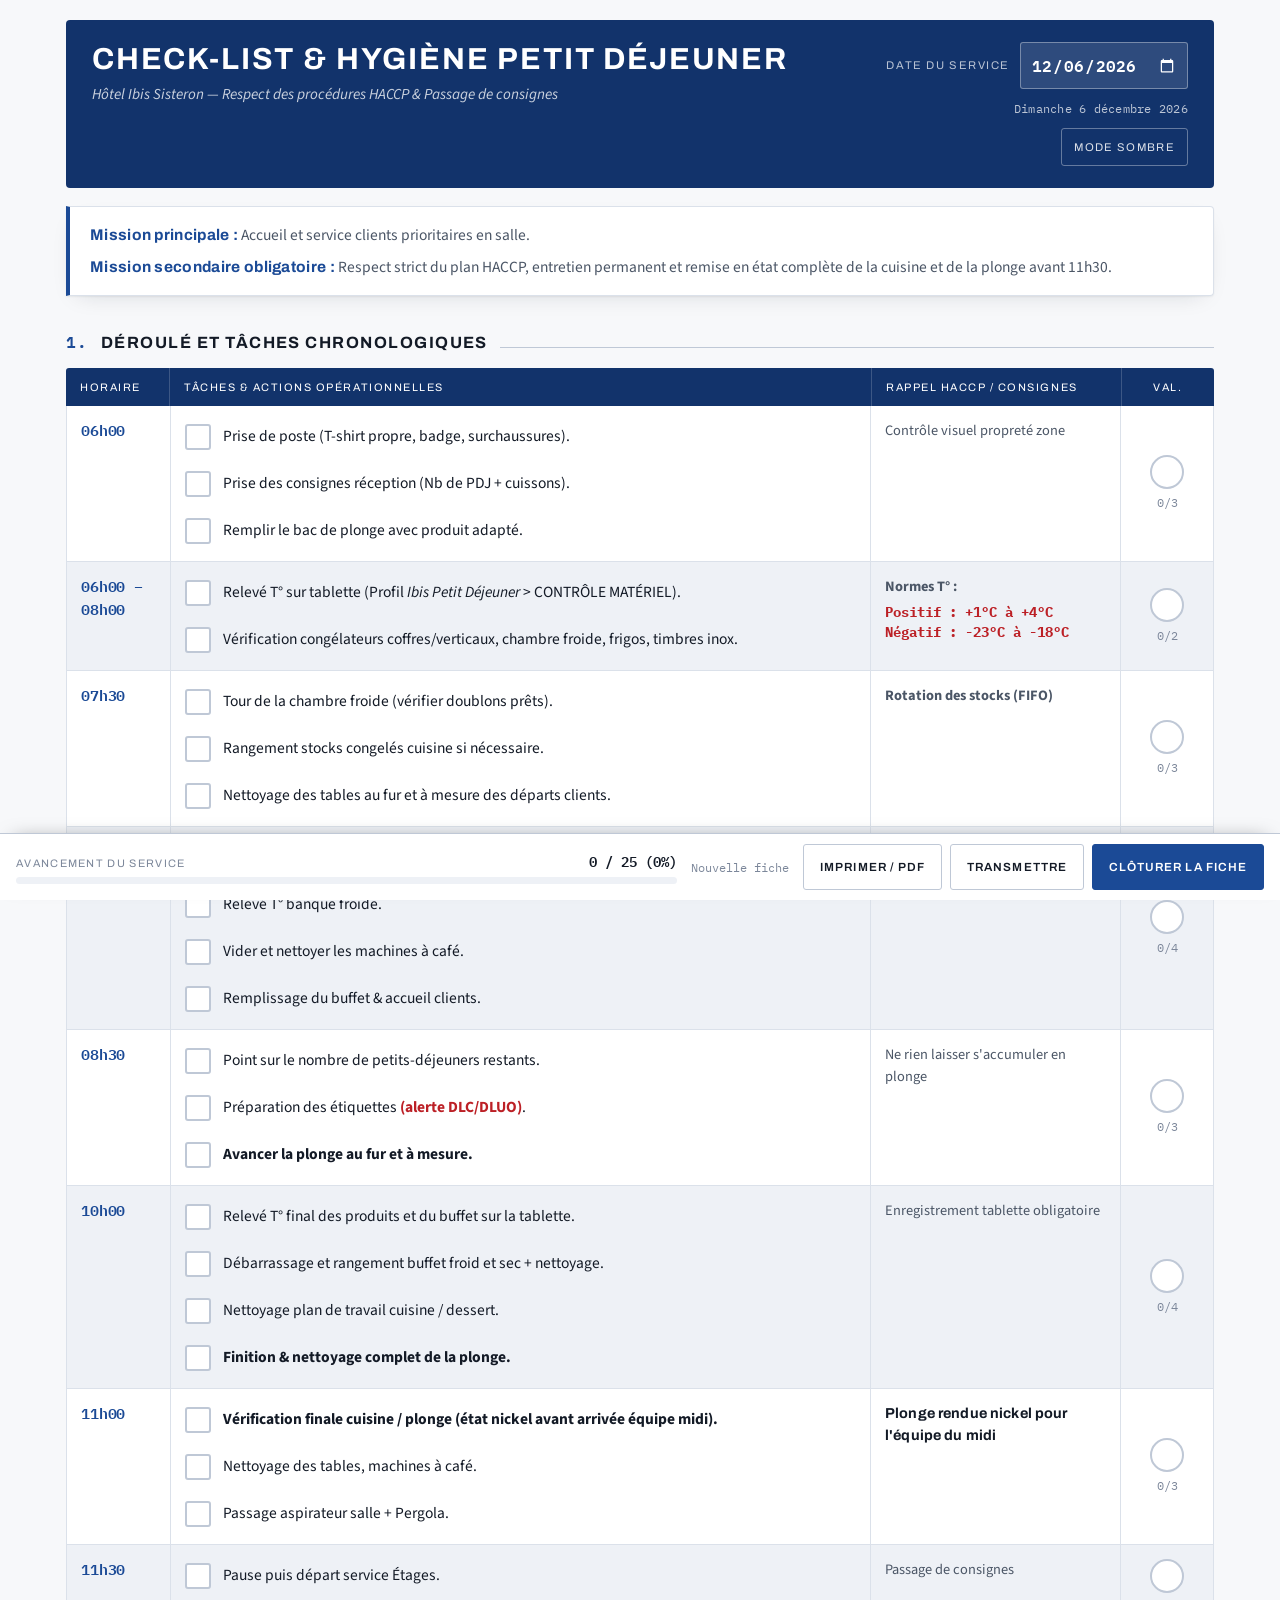
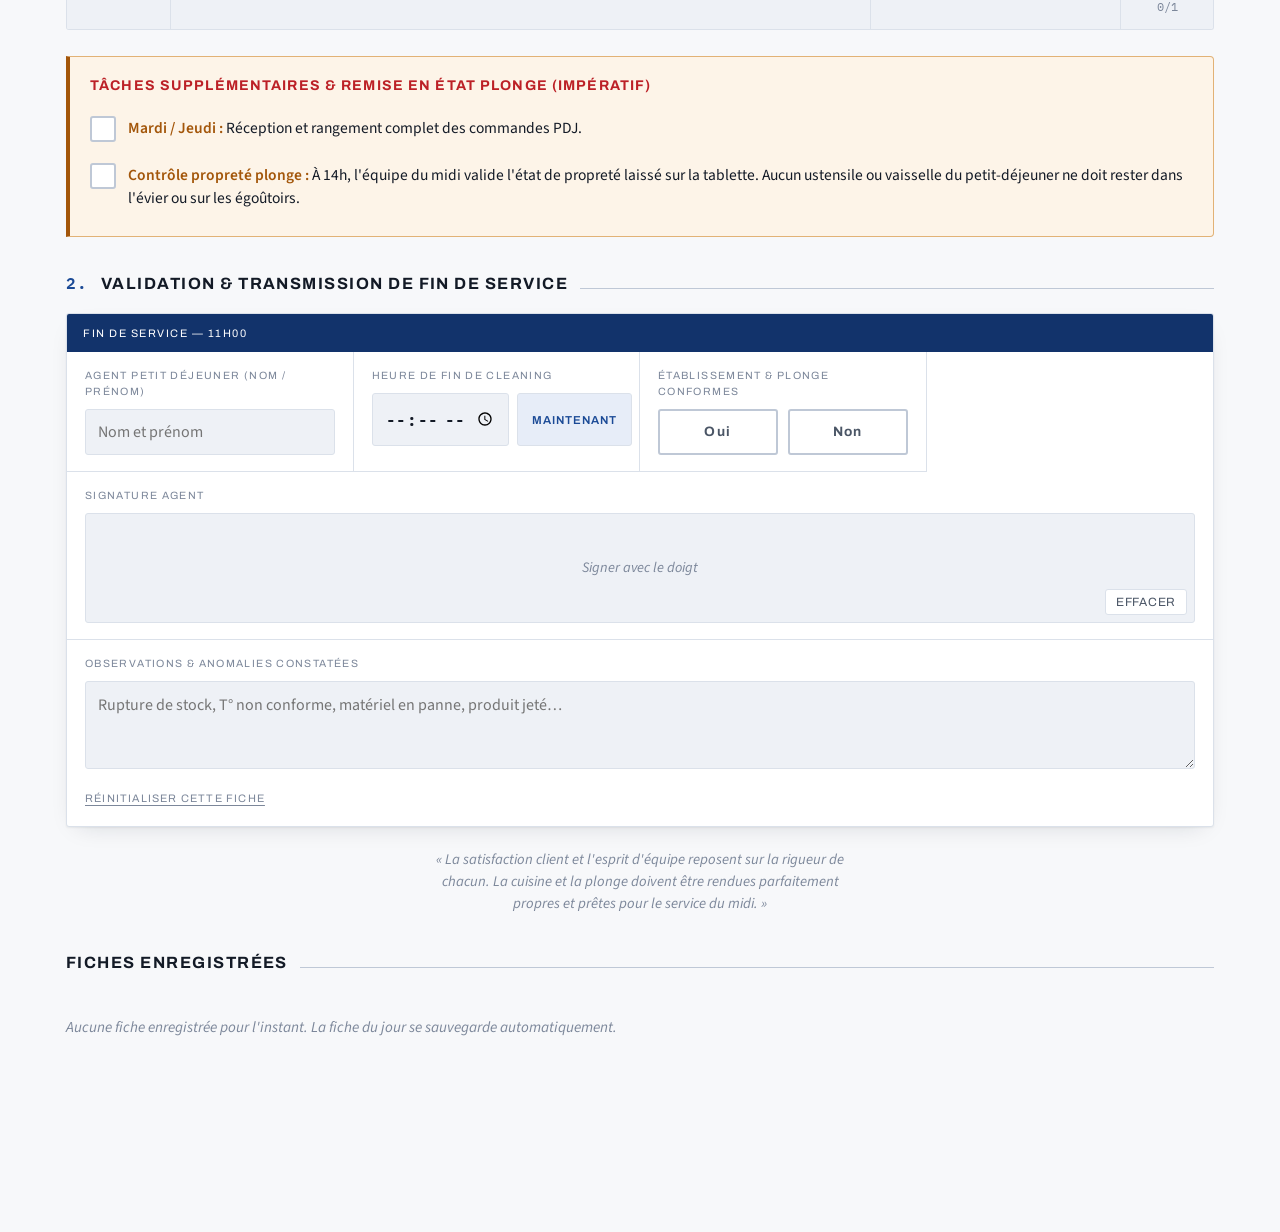
==== commit 5a2066ca: "Met en rouge gras ce qui relève du risque sanitaire Trois informations passent en rouge gras : les s" ====
--- a/docs/index.html
+++ b/docs/index.html
@@ -265,6 +265,11 @@
 .haccp{font-size:.9rem;color:var(--ink-2)}
 .haccp .norm{display:block;font-family:"IBM Plex Mono",monospace;font-size:.85rem;margin-top:4px;color:var(--ink)}
 .haccp.alert{color:var(--red);font-weight:700;font-family:Archivo,sans-serif;font-size:.88rem;letter-spacing:.02em}
+/* Rouge gras : réservé à ce qui peut rendre un client malade. */
+.critique{color:var(--red);font-weight:700}
+.haccp .norm.critique{color:var(--red)}
+/* Une tâche faite cesse d'alerter. */
+.task input:checked + span .critique{color:var(--ink-3)}
 .haccp.strong{color:var(--ink);font-weight:700;font-family:Archivo,sans-serif;font-size:.9rem;letter-spacing:.01em}
 
 .val{display:flex;flex-direction:column;align-items:center;justify-content:center;gap:5px}
@@ -517,6 +522,7 @@
   .slot,.extra,.validation,.missions{break-inside:avoid}
   .tablehead{-webkit-print-color-adjust:exact;print-color-adjust:exact}
   .task input{-webkit-print-color-adjust:exact;print-color-adjust:exact}
+  .critique,.haccp.alert{color:#BC2026 !important;-webkit-print-color-adjust:exact;print-color-adjust:exact}
 }
 </style>
 </head>
@@ -592,7 +598,7 @@
         <div class="tasklist">
           <label class="task"><input type="checkbox" id="t1-0" data-id="t1-0"><span>Relevé T° sur tablette (Profil <i>Ibis Petit Déjeuner</i> &gt; CONTRÔLE MATÉRIEL).</span></label>
           <label class="task"><input type="checkbox" id="t1-1" data-id="t1-1"><span>Vérification congélateurs coffres/verticaux, chambre froide, frigos, timbres inox.</span></label></div></div>
-      <div class="haccp"><b>Normes T° :</b><span class="norm">Positif : +1°C à +4°C<br>Négatif : -23°C à -18°C</span></div>
+      <div class="haccp"><b>Normes T° :</b><span class="norm critique">Positif : +1°C à +4°C<br>Négatif : -23°C à -18°C</span></div>
       <div class="val" data-val="1"><span class="mark">✓</span><span class="count">0/2</span></div></div>
     <div class="slot">
       <div class="slot-time" data-slot="2" data-count="0/3">07h30</div>
@@ -601,7 +607,7 @@
           <label class="task"><input type="checkbox" id="t2-0" data-id="t2-0"><span>Tour de la chambre froide (vérifier doublons prêts).</span></label>
           <label class="task"><input type="checkbox" id="t2-1" data-id="t2-1"><span>Rangement stocks congelés cuisine si nécessaire.</span></label>
           <label class="task"><input type="checkbox" id="t2-2" data-id="t2-2"><span>Nettoyage des tables au fur et à mesure des départs clients.</span></label></div></div>
-      <div class="haccp">Rotation des stocks (FIFO)</div>
+      <div class="haccp"><b>Rotation des stocks (FIFO)</b></div>
       <div class="val" data-val="2"><span class="mark">✓</span><span class="count">0/3</span></div></div>
     <div class="slot">
       <div class="slot-time" data-slot="3" data-count="0/4">08h00</div>
@@ -618,7 +624,7 @@
       <div>
         <div class="tasklist">
           <label class="task"><input type="checkbox" id="t4-0" data-id="t4-0"><span>Point sur le nombre de petits-déjeuners restants.</span></label>
-          <label class="task"><input type="checkbox" id="t4-1" data-id="t4-1"><span>Préparation des étiquettes (alerte DLC/DLUO).</span></label>
+          <label class="task"><input type="checkbox" id="t4-1" data-id="t4-1"><span>Préparation des étiquettes <b class='critique'>(alerte DLC/DLUO)</b>.</span></label>
           <label class="task key"><input type="checkbox" id="t4-2" data-id="t4-2"><span>Avancer la plonge au fur et à mesure.</span></label></div></div>
       <div class="haccp">Ne rien laisser s'accumuler en plonge</div>
       <div class="val" data-val="4"><span class="mark">✓</span><span class="count">0/3</span></div></div>
@@ -780,14 +786,14 @@
         "Relevé T° sur tablette (Profil <i>Ibis Petit Déjeuner</i> &gt; CONTRÔLE MATÉRIEL).",
         "Vérification congélateurs coffres/verticaux, chambre froide, frigos, timbres inox."
       ],
-      haccp:{ html:"<b>Normes T° :</b><span class=\"norm\">Positif : +1°C à +4°C<br>Négatif : -23°C à -18°C</span>" } },
+      haccp:{ html:"<b>Normes T° :</b><span class=\"norm critique\">Positif : +1°C à +4°C<br>Négatif : -23°C à -18°C</span>" } },
 
     { time:"07h30", tasks:[
         "Tour de la chambre froide (vérifier doublons prêts).",
         "Rangement stocks congelés cuisine si nécessaire.",
         "Nettoyage des tables au fur et à mesure des départs clients."
       ],
-      haccp:{ html:"Rotation des stocks (FIFO)" } },
+      haccp:{ html:"<b>Rotation des stocks (FIFO)</b>" } },
 
     { time:"08h00", tasks:[
         { html:"Relevé T° buffet sur tablette : <b>Fromage blanc &amp; Jambon blanc.</b>", key:true },
@@ -799,7 +805,7 @@
 
     { time:"08h30", tasks:[
         "Point sur le nombre de petits-déjeuners restants.",
-        "Préparation des étiquettes (alerte DLC/DLUO).",
+        "Préparation des étiquettes <b class='critique'>(alerte DLC/DLUO)</b>.",
         { html:"Avancer la plonge au fur et à mesure.", key:true }
       ],
       haccp:{ html:"Ne rien laisser s'accumuler en plonge" } },
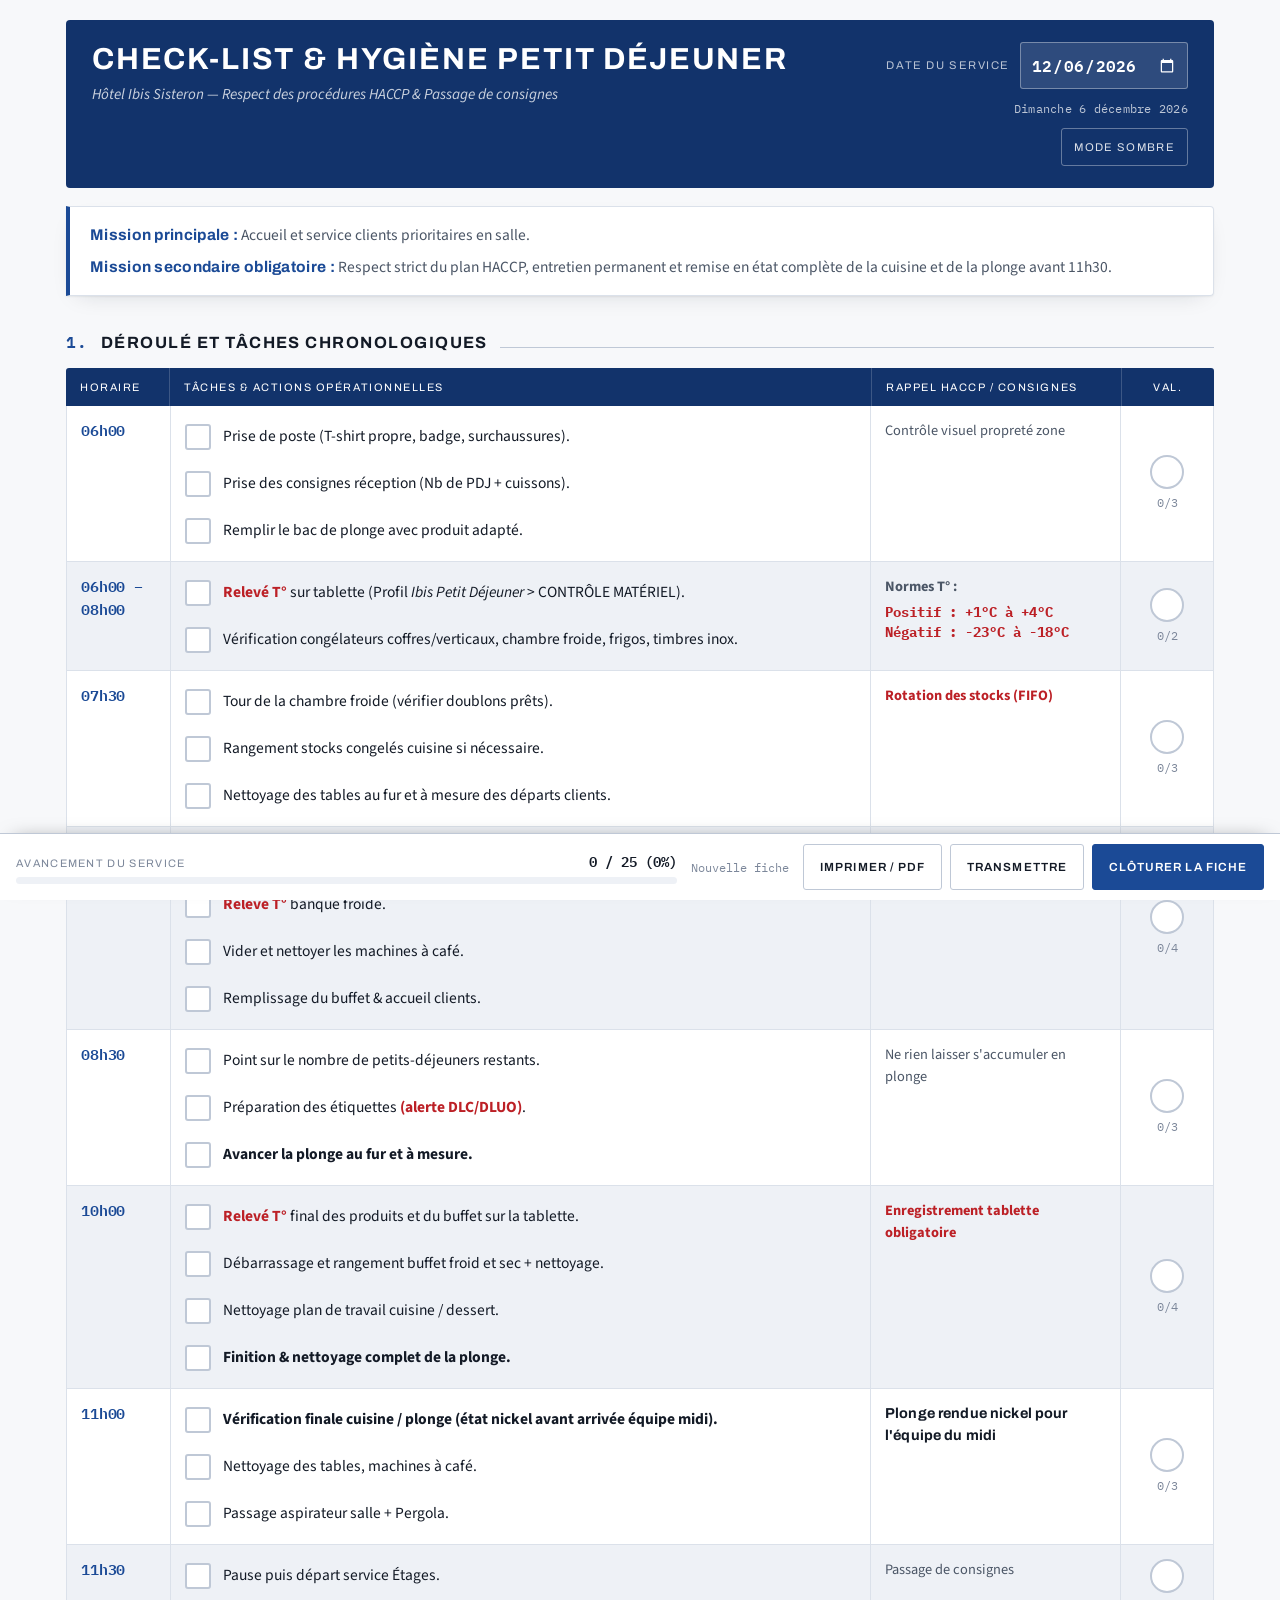
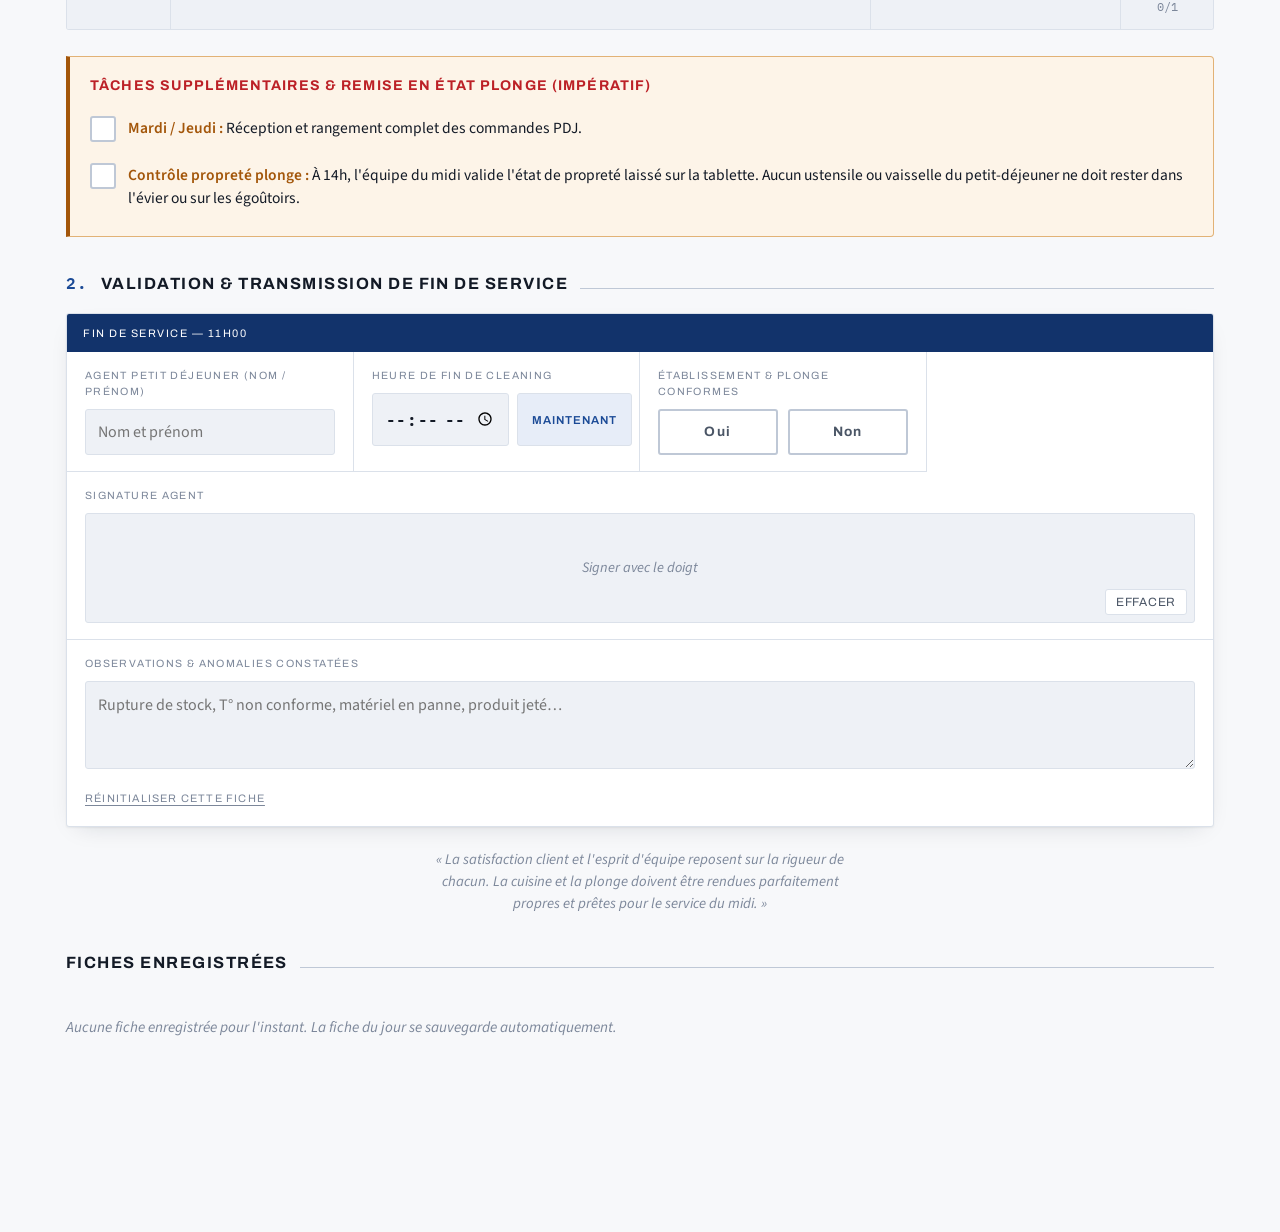
==== commit 03c59ec0: "Étend le rouge à tous les points de contrôle HACCP Une règle plutôt qu'une liste : rouge pour les po" ====
--- a/docs/index.html
+++ b/docs/index.html
@@ -596,7 +596,7 @@
       <div class="slot-time" data-slot="1" data-count="0/2">06h00 – 08h00</div>
       <div>
         <div class="tasklist">
-          <label class="task"><input type="checkbox" id="t1-0" data-id="t1-0"><span>Relevé T° sur tablette (Profil <i>Ibis Petit Déjeuner</i> &gt; CONTRÔLE MATÉRIEL).</span></label>
+          <label class="task"><input type="checkbox" id="t1-0" data-id="t1-0"><span><b class='critique'>Relevé T°</b> sur tablette (Profil <i>Ibis Petit Déjeuner</i> &gt; CONTRÔLE MATÉRIEL).</span></label>
           <label class="task"><input type="checkbox" id="t1-1" data-id="t1-1"><span>Vérification congélateurs coffres/verticaux, chambre froide, frigos, timbres inox.</span></label></div></div>
       <div class="haccp"><b>Normes T° :</b><span class="norm critique">Positif : +1°C à +4°C<br>Négatif : -23°C à -18°C</span></div>
       <div class="val" data-val="1"><span class="mark">✓</span><span class="count">0/2</span></div></div>
@@ -607,14 +607,14 @@
           <label class="task"><input type="checkbox" id="t2-0" data-id="t2-0"><span>Tour de la chambre froide (vérifier doublons prêts).</span></label>
           <label class="task"><input type="checkbox" id="t2-1" data-id="t2-1"><span>Rangement stocks congelés cuisine si nécessaire.</span></label>
           <label class="task"><input type="checkbox" id="t2-2" data-id="t2-2"><span>Nettoyage des tables au fur et à mesure des départs clients.</span></label></div></div>
-      <div class="haccp"><b>Rotation des stocks (FIFO)</b></div>
+      <div class="haccp"><b class='critique'>Rotation des stocks (FIFO)</b></div>
       <div class="val" data-val="2"><span class="mark">✓</span><span class="count">0/3</span></div></div>
     <div class="slot">
       <div class="slot-time" data-slot="3" data-count="0/4">08h00</div>
       <div>
         <div class="tasklist">
-          <label class="task key"><input type="checkbox" id="t3-0" data-id="t3-0"><span>Relevé T° buffet sur tablette : <b>Fromage blanc &amp; Jambon blanc.</b></span></label>
-          <label class="task"><input type="checkbox" id="t3-1" data-id="t3-1"><span>Relevé T° banque froide.</span></label>
+          <label class="task key"><input type="checkbox" id="t3-0" data-id="t3-0"><span><b class='critique'>Relevé T°</b> buffet sur tablette : <b>Fromage blanc &amp; Jambon blanc.</b></span></label>
+          <label class="task"><input type="checkbox" id="t3-1" data-id="t3-1"><span><b class='critique'>Relevé T°</b> banque froide.</span></label>
           <label class="task"><input type="checkbox" id="t3-2" data-id="t3-2"><span>Vider et nettoyer les machines à café.</span></label>
           <label class="task"><input type="checkbox" id="t3-3" data-id="t3-3"><span>Remplissage du buffet &amp; accueil clients.</span></label></div></div>
       <div class="haccp alert">Si T° produit &gt; 10°C :<br>Jeter et remplacer !</div>
@@ -632,11 +632,11 @@
       <div class="slot-time" data-slot="5" data-count="0/4">10h00</div>
       <div>
         <div class="tasklist">
-          <label class="task"><input type="checkbox" id="t5-0" data-id="t5-0"><span>Relevé T° final des produits et du buffet sur la tablette.</span></label>
+          <label class="task"><input type="checkbox" id="t5-0" data-id="t5-0"><span><b class='critique'>Relevé T°</b> final des produits et du buffet sur la tablette.</span></label>
           <label class="task"><input type="checkbox" id="t5-1" data-id="t5-1"><span>Débarrassage et rangement buffet froid et sec + nettoyage.</span></label>
           <label class="task"><input type="checkbox" id="t5-2" data-id="t5-2"><span>Nettoyage plan de travail cuisine / dessert.</span></label>
           <label class="task key"><input type="checkbox" id="t5-3" data-id="t5-3"><span>Finition &amp; nettoyage complet de la plonge.</span></label></div></div>
-      <div class="haccp">Enregistrement tablette obligatoire</div>
+      <div class="haccp"><b class='critique'>Enregistrement tablette obligatoire</b></div>
       <div class="val" data-val="5"><span class="mark">✓</span><span class="count">0/4</span></div></div>
     <div class="slot">
       <div class="slot-time" data-slot="6" data-count="0/3">11h00</div>
@@ -783,7 +783,7 @@
       haccp:{ html:"Contrôle visuel propreté zone" } },
 
     { time:"06h00 – 08h00", tasks:[
-        "Relevé T° sur tablette (Profil <i>Ibis Petit Déjeuner</i> &gt; CONTRÔLE MATÉRIEL).",
+        "<b class='critique'>Relevé T°</b> sur tablette (Profil <i>Ibis Petit Déjeuner</i> &gt; CONTRÔLE MATÉRIEL).",
         "Vérification congélateurs coffres/verticaux, chambre froide, frigos, timbres inox."
       ],
       haccp:{ html:"<b>Normes T° :</b><span class=\"norm critique\">Positif : +1°C à +4°C<br>Négatif : -23°C à -18°C</span>" } },
@@ -793,11 +793,11 @@
         "Rangement stocks congelés cuisine si nécessaire.",
         "Nettoyage des tables au fur et à mesure des départs clients."
       ],
-      haccp:{ html:"<b>Rotation des stocks (FIFO)</b>" } },
+      haccp:{ html:"<b class='critique'>Rotation des stocks (FIFO)</b>" } },
 
     { time:"08h00", tasks:[
-        { html:"Relevé T° buffet sur tablette : <b>Fromage blanc &amp; Jambon blanc.</b>", key:true },
-        "Relevé T° banque froide.",
+        { html:"<b class='critique'>Relevé T°</b> buffet sur tablette : <b>Fromage blanc &amp; Jambon blanc.</b>", key:true },
+        "<b class='critique'>Relevé T°</b> banque froide.",
         "Vider et nettoyer les machines à café.",
         "Remplissage du buffet &amp; accueil clients."
       ],
@@ -811,12 +811,12 @@
       haccp:{ html:"Ne rien laisser s'accumuler en plonge" } },
 
     { time:"10h00", tasks:[
-        "Relevé T° final des produits et du buffet sur la tablette.",
+        "<b class='critique'>Relevé T°</b> final des produits et du buffet sur la tablette.",
         "Débarrassage et rangement buffet froid et sec + nettoyage.",
         "Nettoyage plan de travail cuisine / dessert.",
         { html:"Finition &amp; nettoyage complet de la plonge.", key:true }
       ],
-      haccp:{ html:"Enregistrement tablette obligatoire" } },
+      haccp:{ html:"<b class='critique'>Enregistrement tablette obligatoire</b>" } },
 
     { time:"11h00", tasks:[
         { html:"Vérification finale cuisine / plonge (état nickel avant arrivée équipe midi).", key:true },
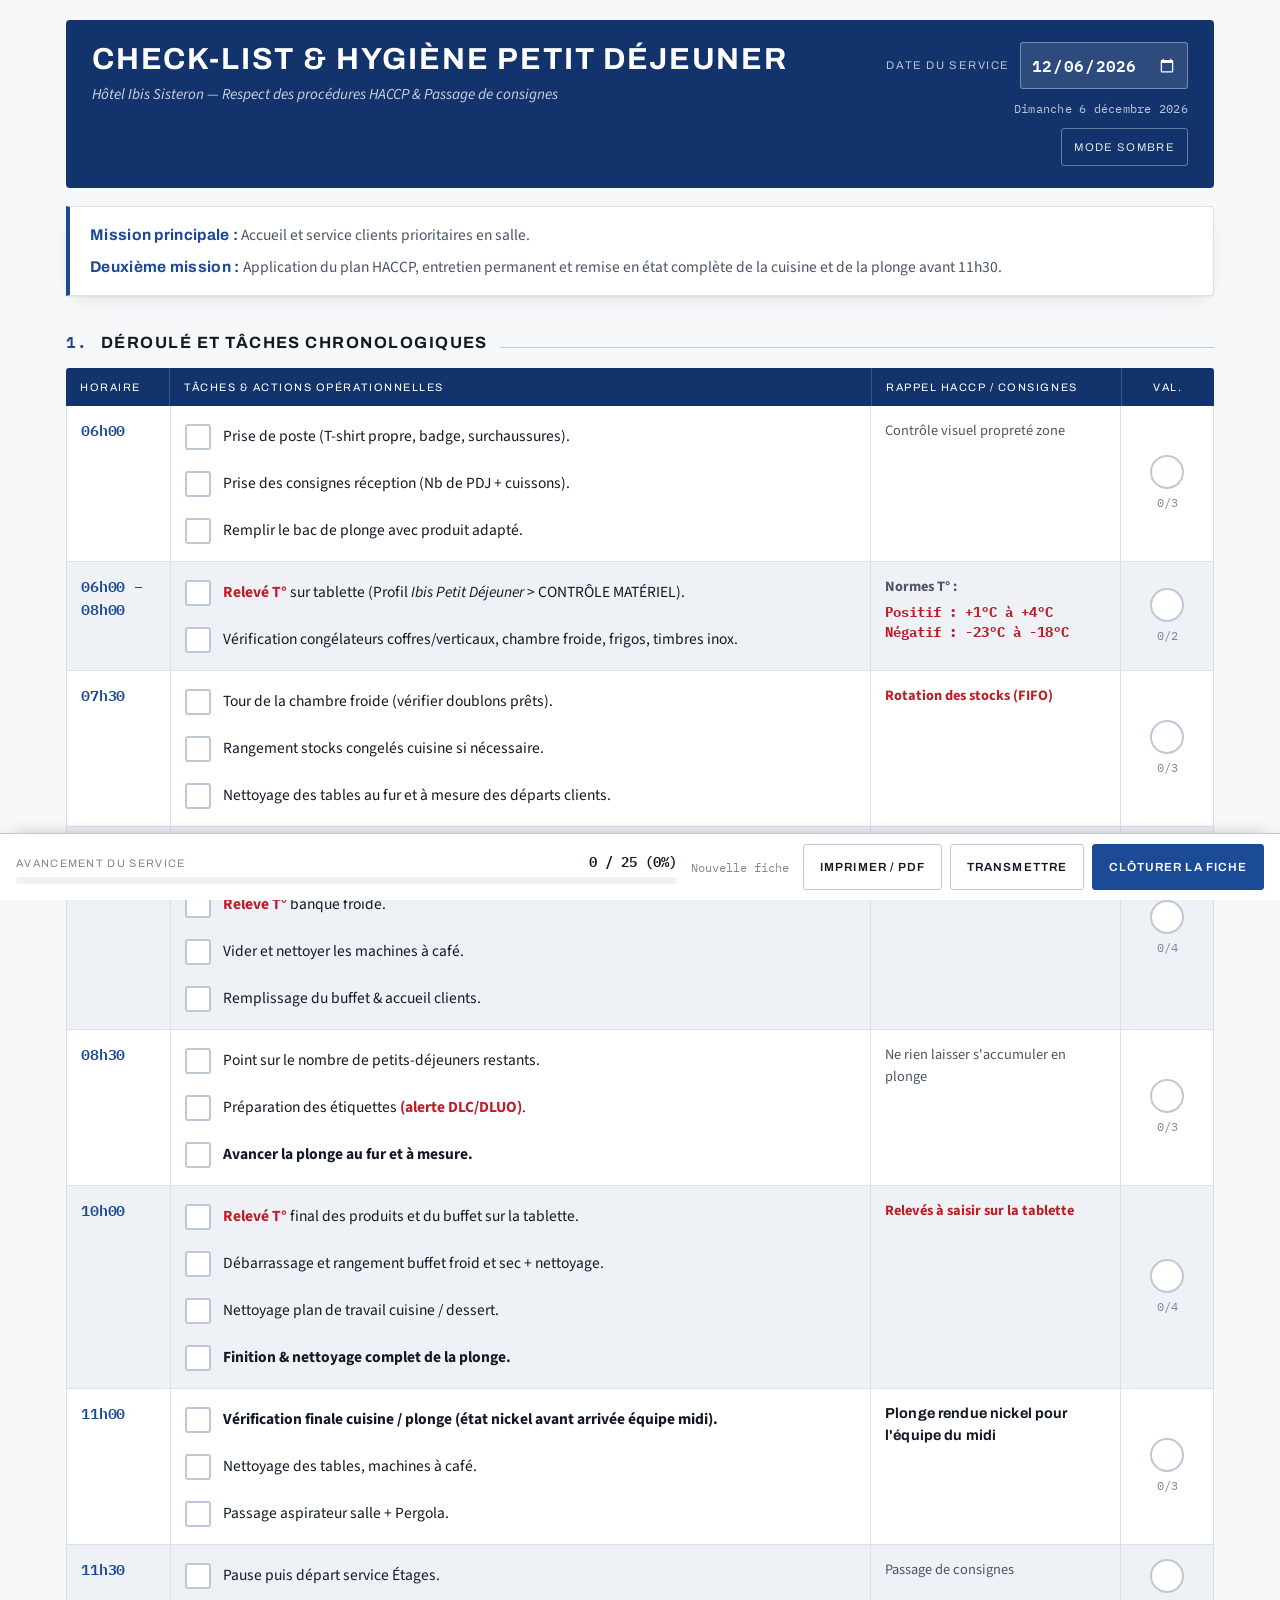
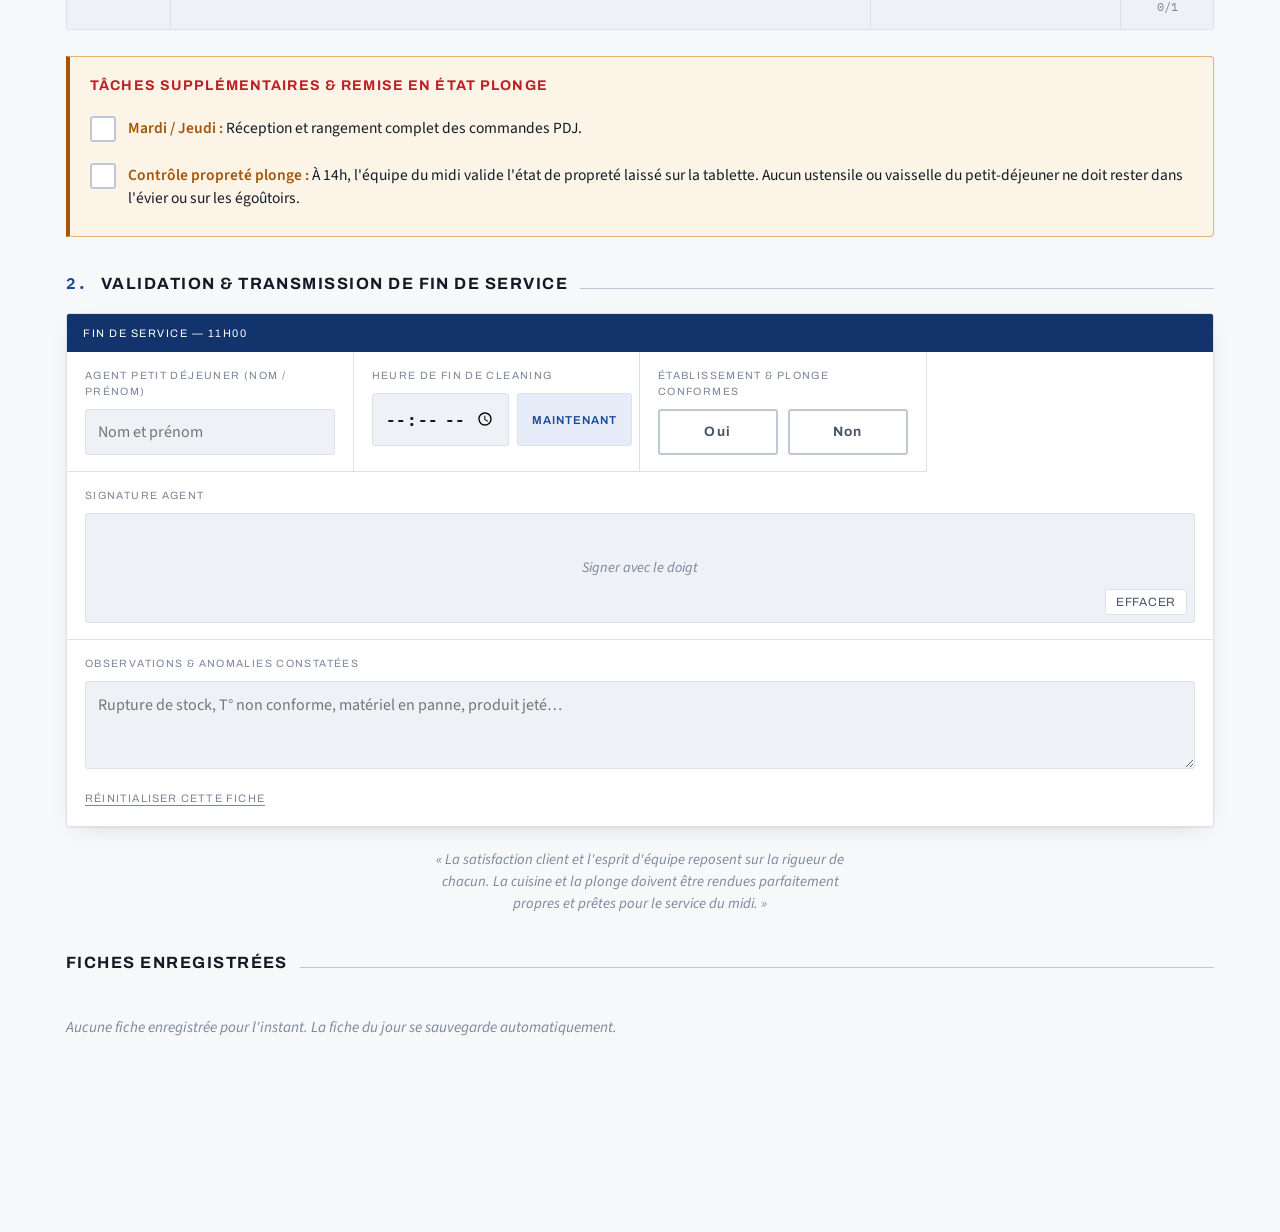
==== commit af331cb7: "Aligne les trois derniers termes injonctifs Complète la remarque d'Alice au-delà du seul mot qu'elle" ====
--- a/docs/index.html
+++ b/docs/index.html
@@ -571,7 +571,7 @@
 
   <section class="missions">
     <p><strong>Mission principale :</strong> Accueil et service clients prioritaires en salle.</p>
-    <p><strong>Mission secondaire obligatoire :</strong> Respect strict du plan HACCP, entretien permanent et remise en état complète de la cuisine et de la plonge avant 11h30.</p>
+    <p><strong>Deuxième mission :</strong> Application du plan HACCP, entretien permanent et remise en état complète de la cuisine et de la plonge avant 11h30.</p>
   </section>
 
   <h2 class="section-title"><span class="num">1.</span> Déroulé et tâches chronologiques <span class="rule"></span></h2>
@@ -636,7 +636,7 @@
           <label class="task"><input type="checkbox" id="t5-1" data-id="t5-1"><span>Débarrassage et rangement buffet froid et sec + nettoyage.</span></label>
           <label class="task"><input type="checkbox" id="t5-2" data-id="t5-2"><span>Nettoyage plan de travail cuisine / dessert.</span></label>
           <label class="task key"><input type="checkbox" id="t5-3" data-id="t5-3"><span>Finition &amp; nettoyage complet de la plonge.</span></label></div></div>
-      <div class="haccp"><b class='critique'>Enregistrement tablette obligatoire</b></div>
+      <div class="haccp"><b class='critique'>Relevés à saisir sur la tablette</b></div>
       <div class="val" data-val="5"><span class="mark">✓</span><span class="count">0/4</span></div></div>
     <div class="slot">
       <div class="slot-time" data-slot="6" data-count="0/3">11h00</div>
@@ -657,7 +657,7 @@
   </div>
 
   <section class="extra">
-    <h3>Tâches supplémentaires &amp; remise en état plonge (impératif)</h3>
+    <h3>Tâches supplémentaires &amp; remise en état plonge</h3>
     <div class="tasklist" id="extra-tasks">
       <label class="task"><input type="checkbox" id="x0" data-id="x0"><span><em>Mardi / Jeudi :</em> Réception et rangement complet des commandes PDJ.</span></label>
       <label class="task"><input type="checkbox" id="x1" data-id="x1"><span><em>Contrôle propreté plonge :</em> À 14h, l'équipe du midi valide l'état de propreté laissé sur la tablette. Aucun ustensile ou vaisselle du petit-déjeuner ne doit rester dans l'évier ou sur les égoûtoirs.</span></label>
@@ -816,7 +816,7 @@
         "Nettoyage plan de travail cuisine / dessert.",
         { html:"Finition &amp; nettoyage complet de la plonge.", key:true }
       ],
-      haccp:{ html:"<b class='critique'>Enregistrement tablette obligatoire</b>" } },
+      haccp:{ html:"<b class='critique'>Relevés à saisir sur la tablette</b>" } },
 
     { time:"11h00", tasks:[
         { html:"Vérification finale cuisine / plonge (état nickel avant arrivée équipe midi).", key:true },
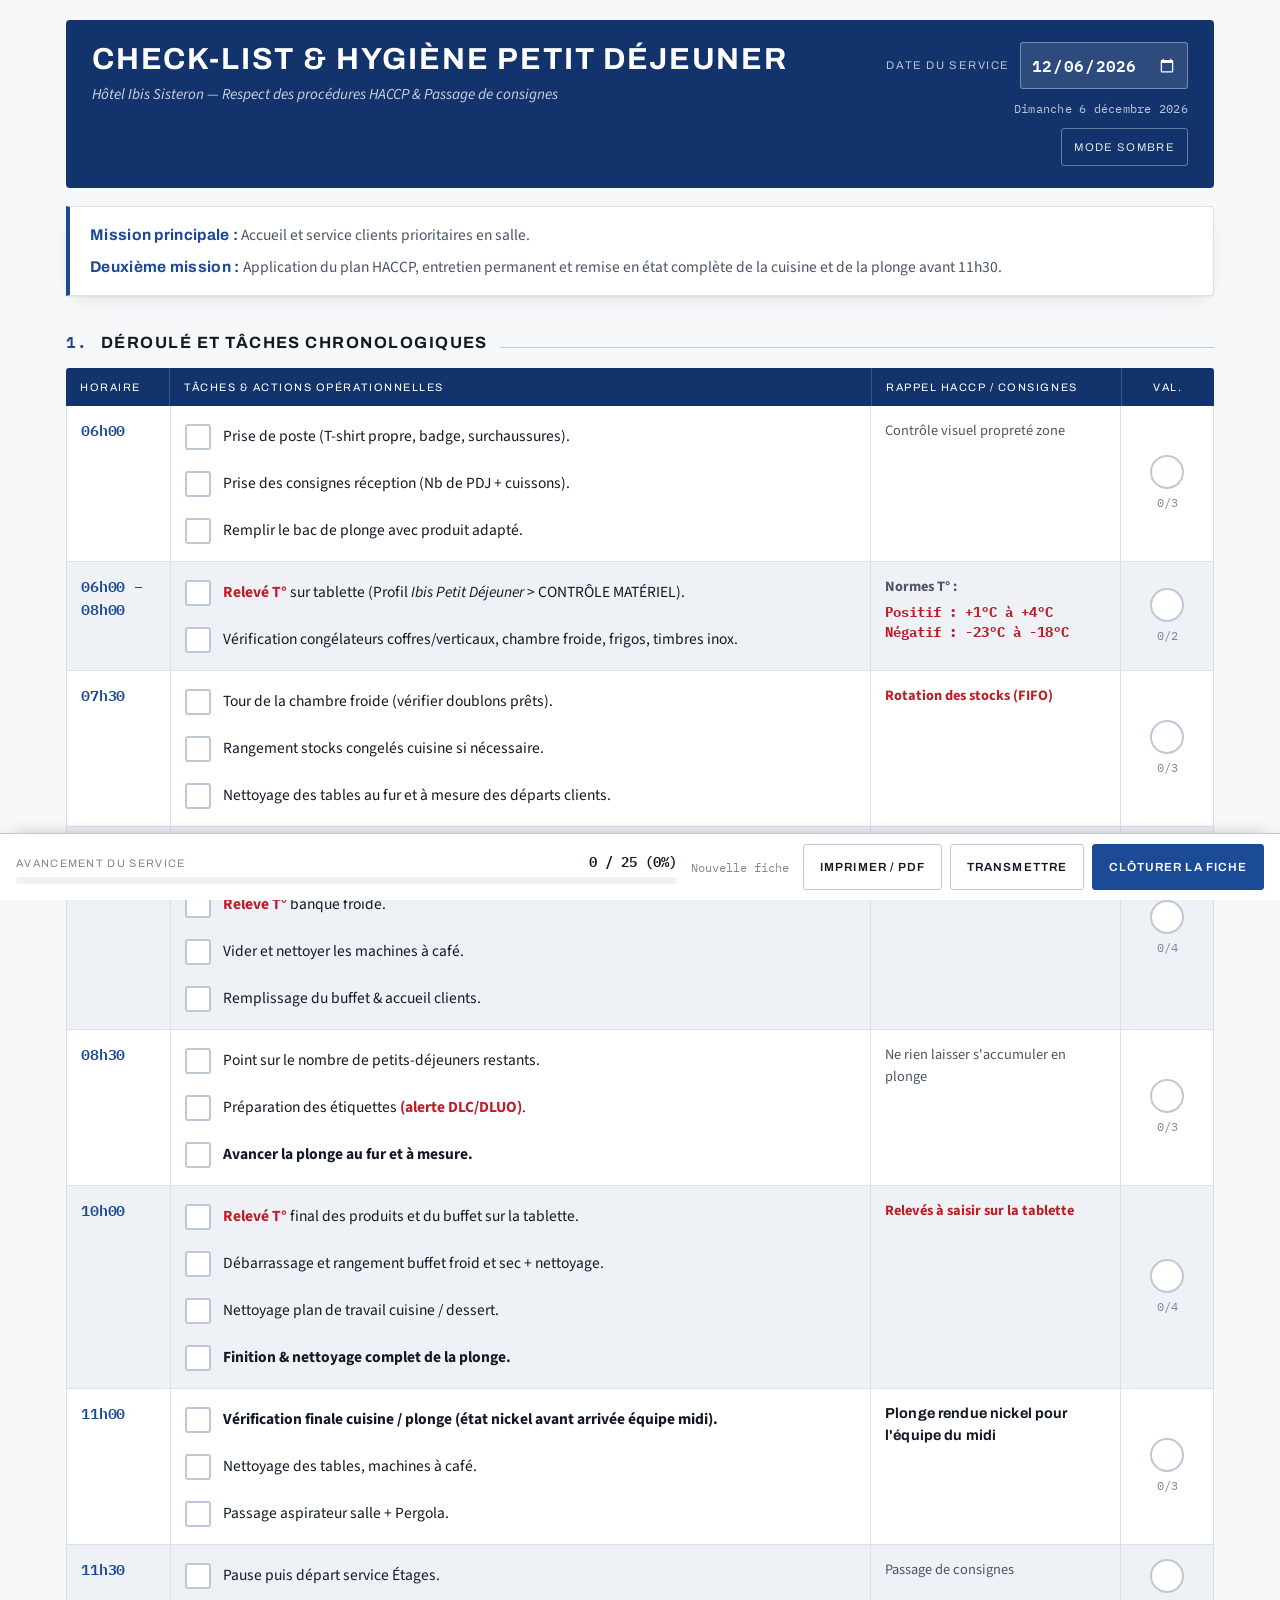
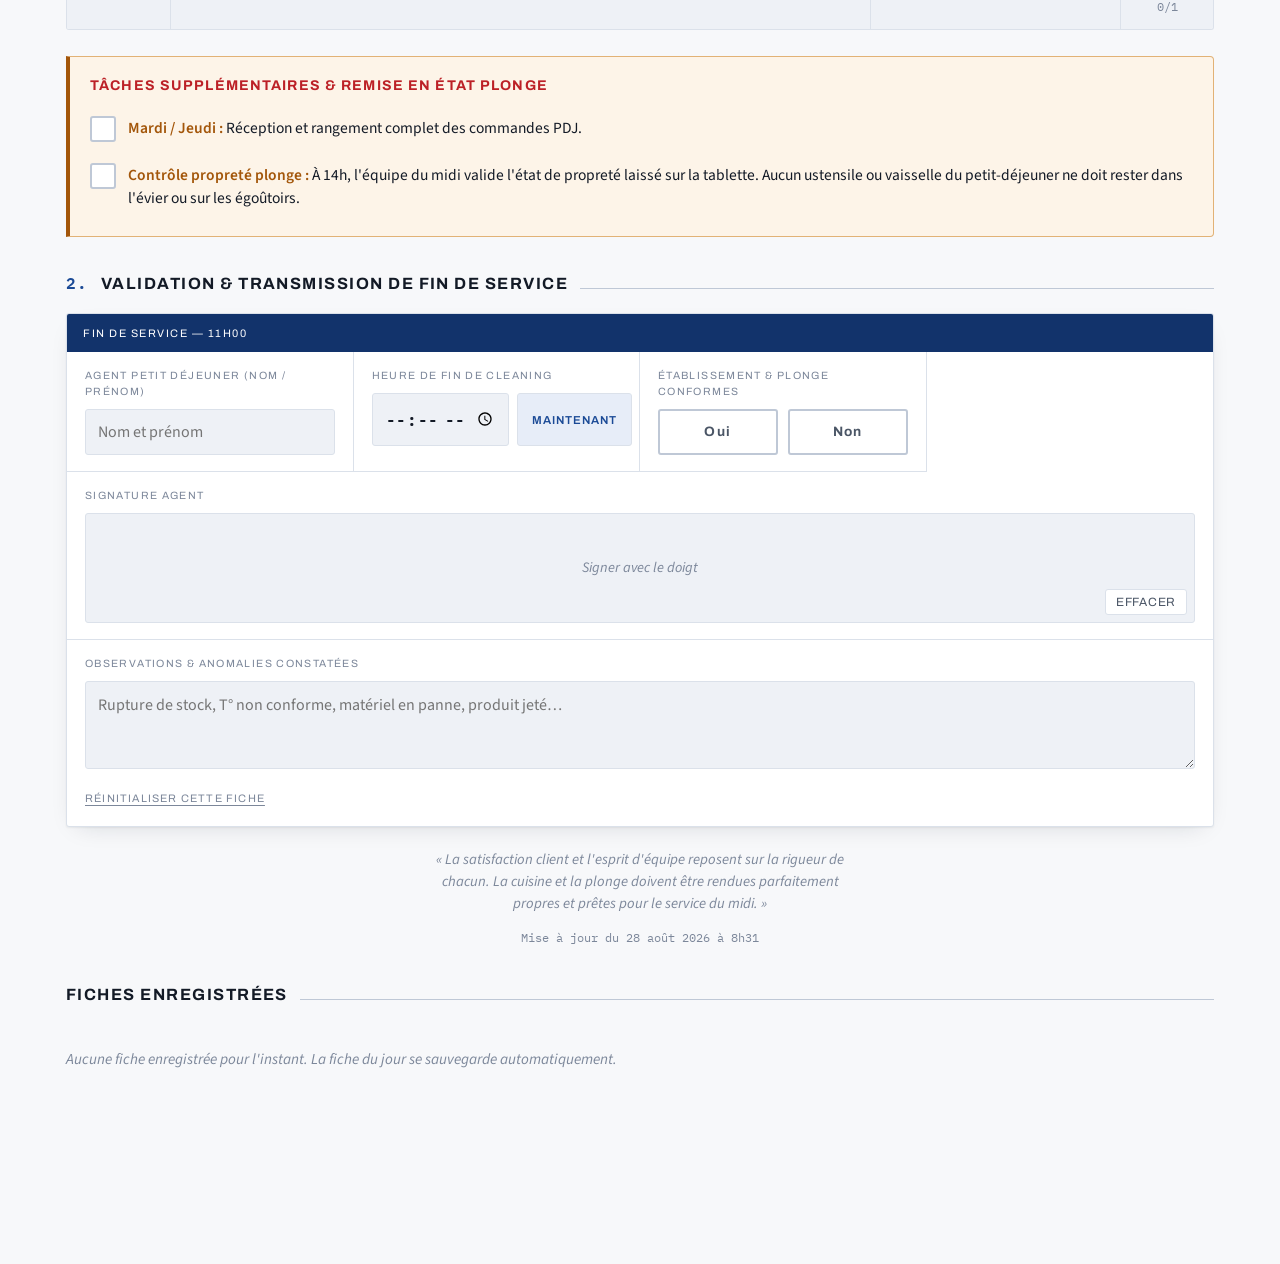
==== commit b74b1765: "Sert la fiche depuis le réseau d'abord, le cache en secours Une correction n'apparaissait qu'à l'ouv" ====
--- a/docs/index.html
+++ b/docs/index.html
@@ -14,7 +14,11 @@
 <title>Check-list Petit Déjeuner Ibis Sisteron</title>
 <link rel="preconnect" href="https://fonts.googleapis.com">
 <link rel="preconnect" href="https://fonts.gstatic.com" crossorigin>
-<link rel="stylesheet" href="https://fonts.googleapis.com/css2?family=Archivo:wght@500;600;700&family=IBM+Plex+Mono:wght@500;600&family=Source+Sans+3:ital,wght@0,400;0,600;0,700;1,400&display=swap">
+<!-- Polices chargées sans bloquer l'affichage : sans réseau, la fiche
+     s'affiche tout de suite avec les polices du système. -->
+<link rel="stylesheet" media="print" onload="this.media='all';this.onload=null"
+      href="https://fonts.googleapis.com/css2?family=Archivo:wght@500;600;700&family=IBM+Plex+Mono:wght@500;600&family=Source+Sans+3:ital,wght@0,400;0,600;0,700;1,400&display=swap">
+<noscript><link rel="stylesheet" href="https://fonts.googleapis.com/css2?family=Archivo:wght@500;600;700&family=IBM+Plex+Mono:wght@500;600&family=Source+Sans+3:ital,wght@0,400;0,600;0,700;1,400&display=swap"></noscript>
 <style>
 :root{
   --paper:#F7F8FA;
@@ -380,6 +384,10 @@
 .quote{
   margin:22px 0 0;text-align:center;font-style:italic;color:var(--ink-3);
   font-size:.92rem;max-width:62ch;margin-inline:auto;
+}
+.version{
+  margin:14px 0 0;text-align:center;
+  font-family:"IBM Plex Mono",monospace;font-size:.75rem;color:var(--ink-3);
 }
 
 /* ---------- Historique ---------- */
@@ -705,6 +713,8 @@
 
   <p class="quote">« La satisfaction client et l'esprit d'équipe reposent sur la rigueur de chacun. La cuisine et la plonge doivent être rendues parfaitement propres et prêtes pour le service du midi. »</p>
 
+  <p class="version"><!--MAJ-->Mise à jour du 28 août 2026 à 8h31</p>
+
   <section class="history">
     <h2 class="section-title">Fiches enregistrées <span class="rule"></span></h2>
     <div class="hlist" id="hlist"></div>
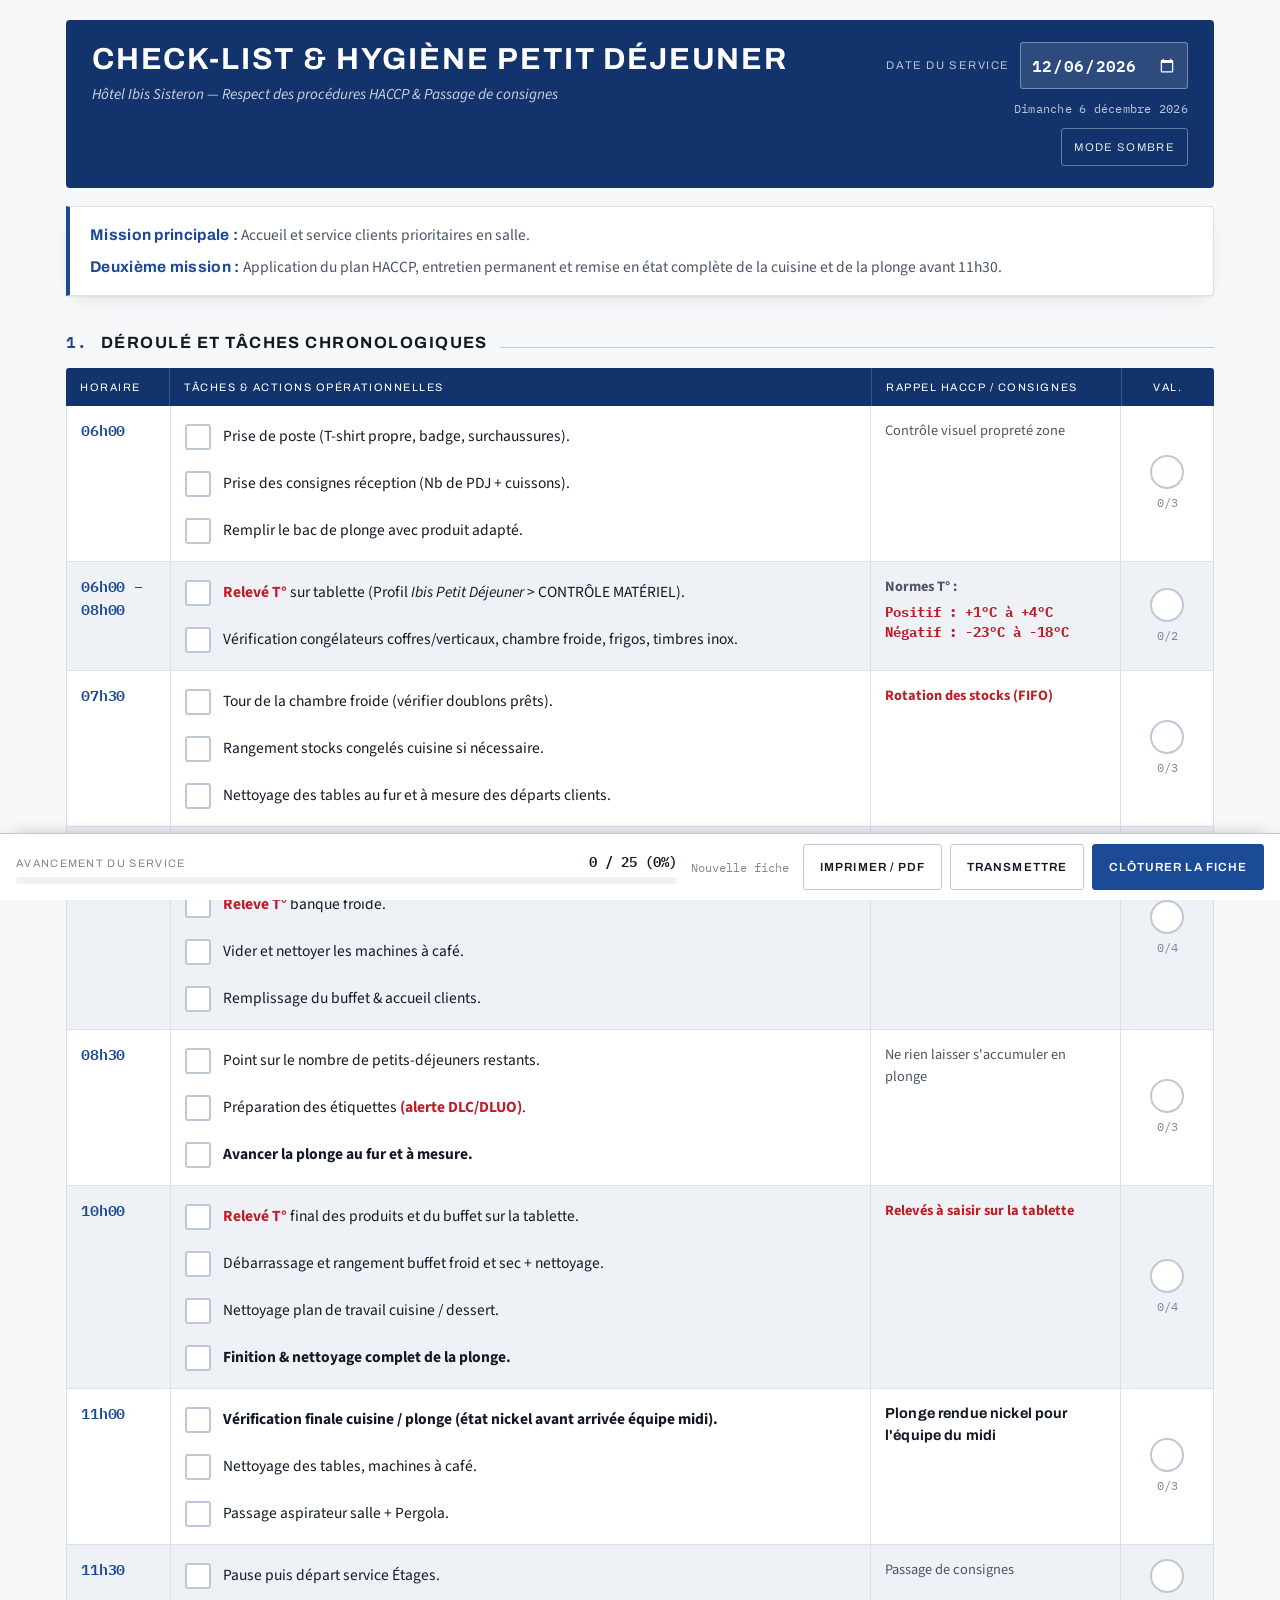
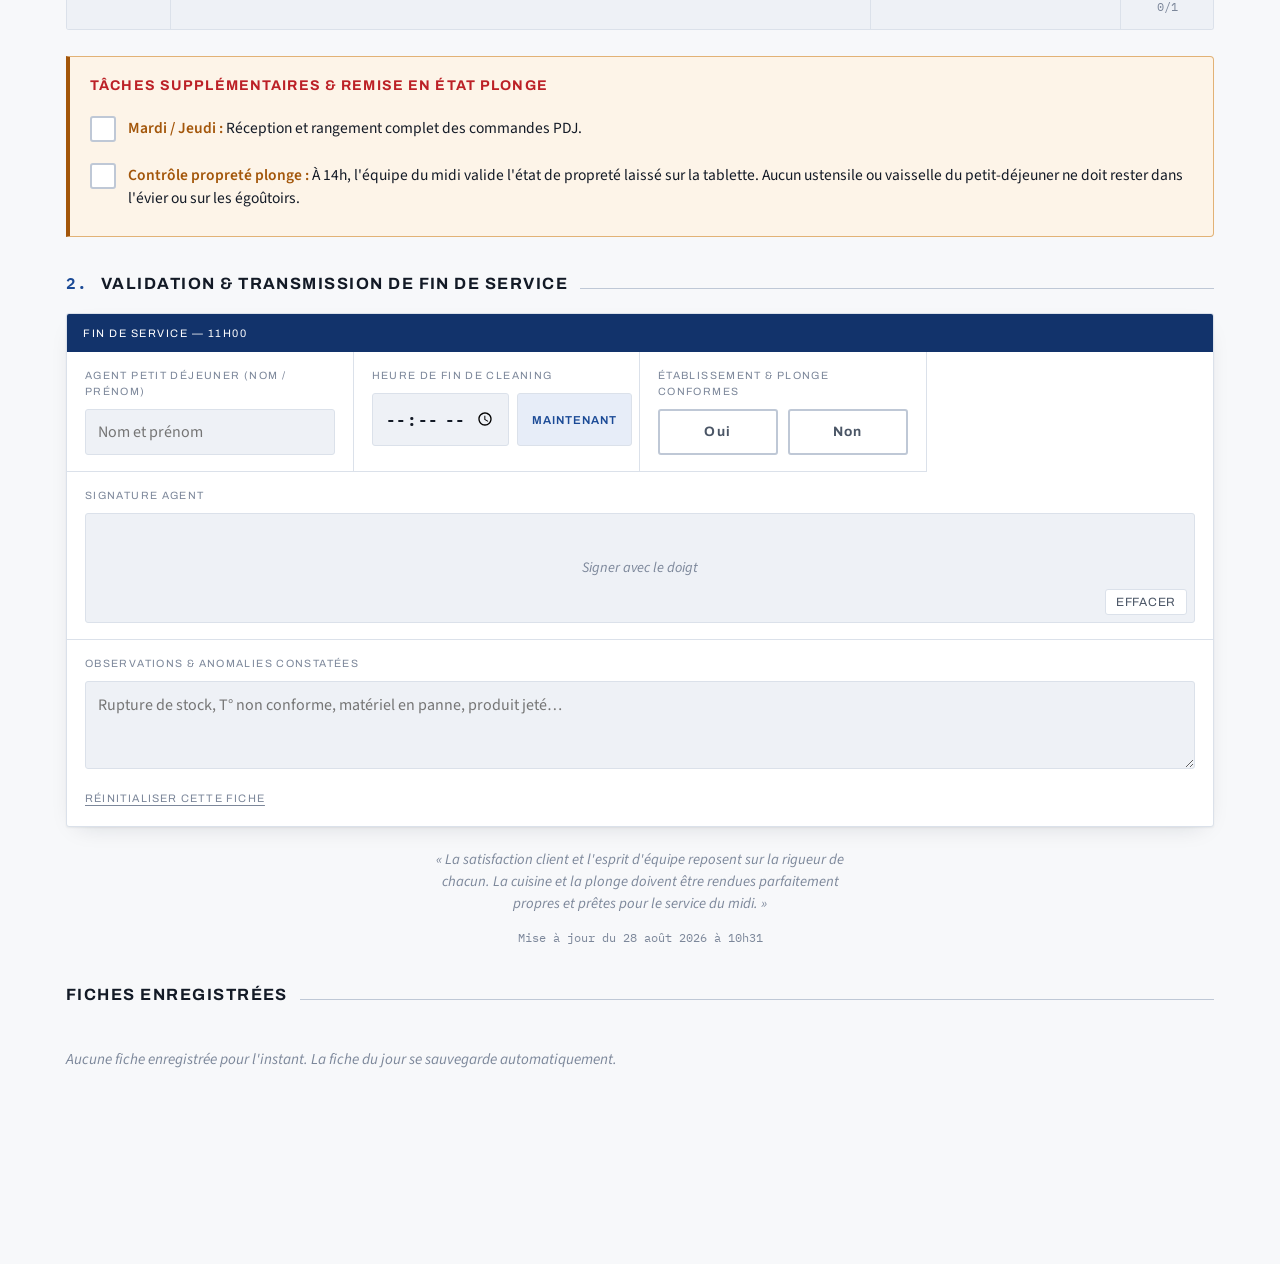
==== commit 8e601e37: "Estampille la fiche à l'heure de Paris Elle affichait l'heure du serveur, décalée de deux heures par" ====
--- a/docs/index.html
+++ b/docs/index.html
@@ -713,7 +713,7 @@
 
   <p class="quote">« La satisfaction client et l'esprit d'équipe reposent sur la rigueur de chacun. La cuisine et la plonge doivent être rendues parfaitement propres et prêtes pour le service du midi. »</p>
 
-  <p class="version"><!--MAJ-->Mise à jour du 28 août 2026 à 8h31</p>
+  <p class="version"><!--MAJ-->Mise à jour du 28 août 2026 à 10h31</p>
 
   <section class="history">
     <h2 class="section-title">Fiches enregistrées <span class="rule"></span></h2>
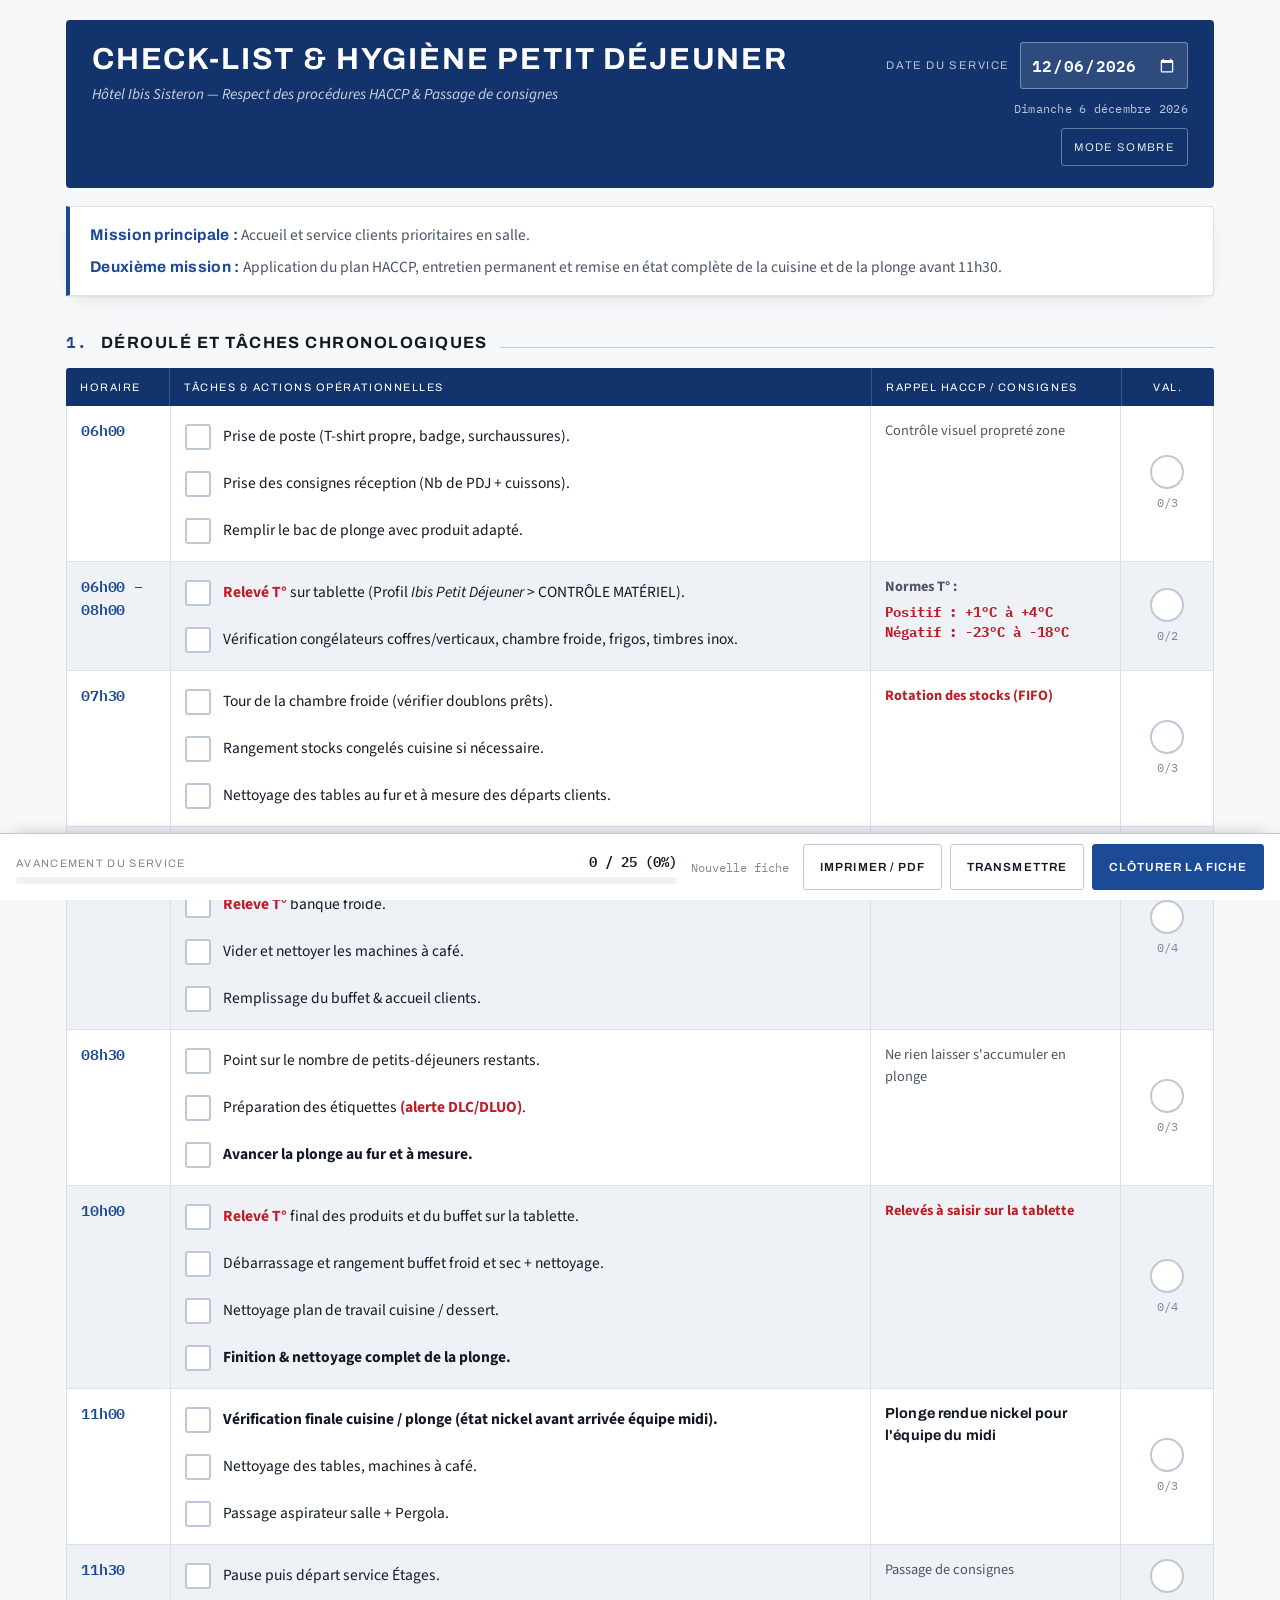
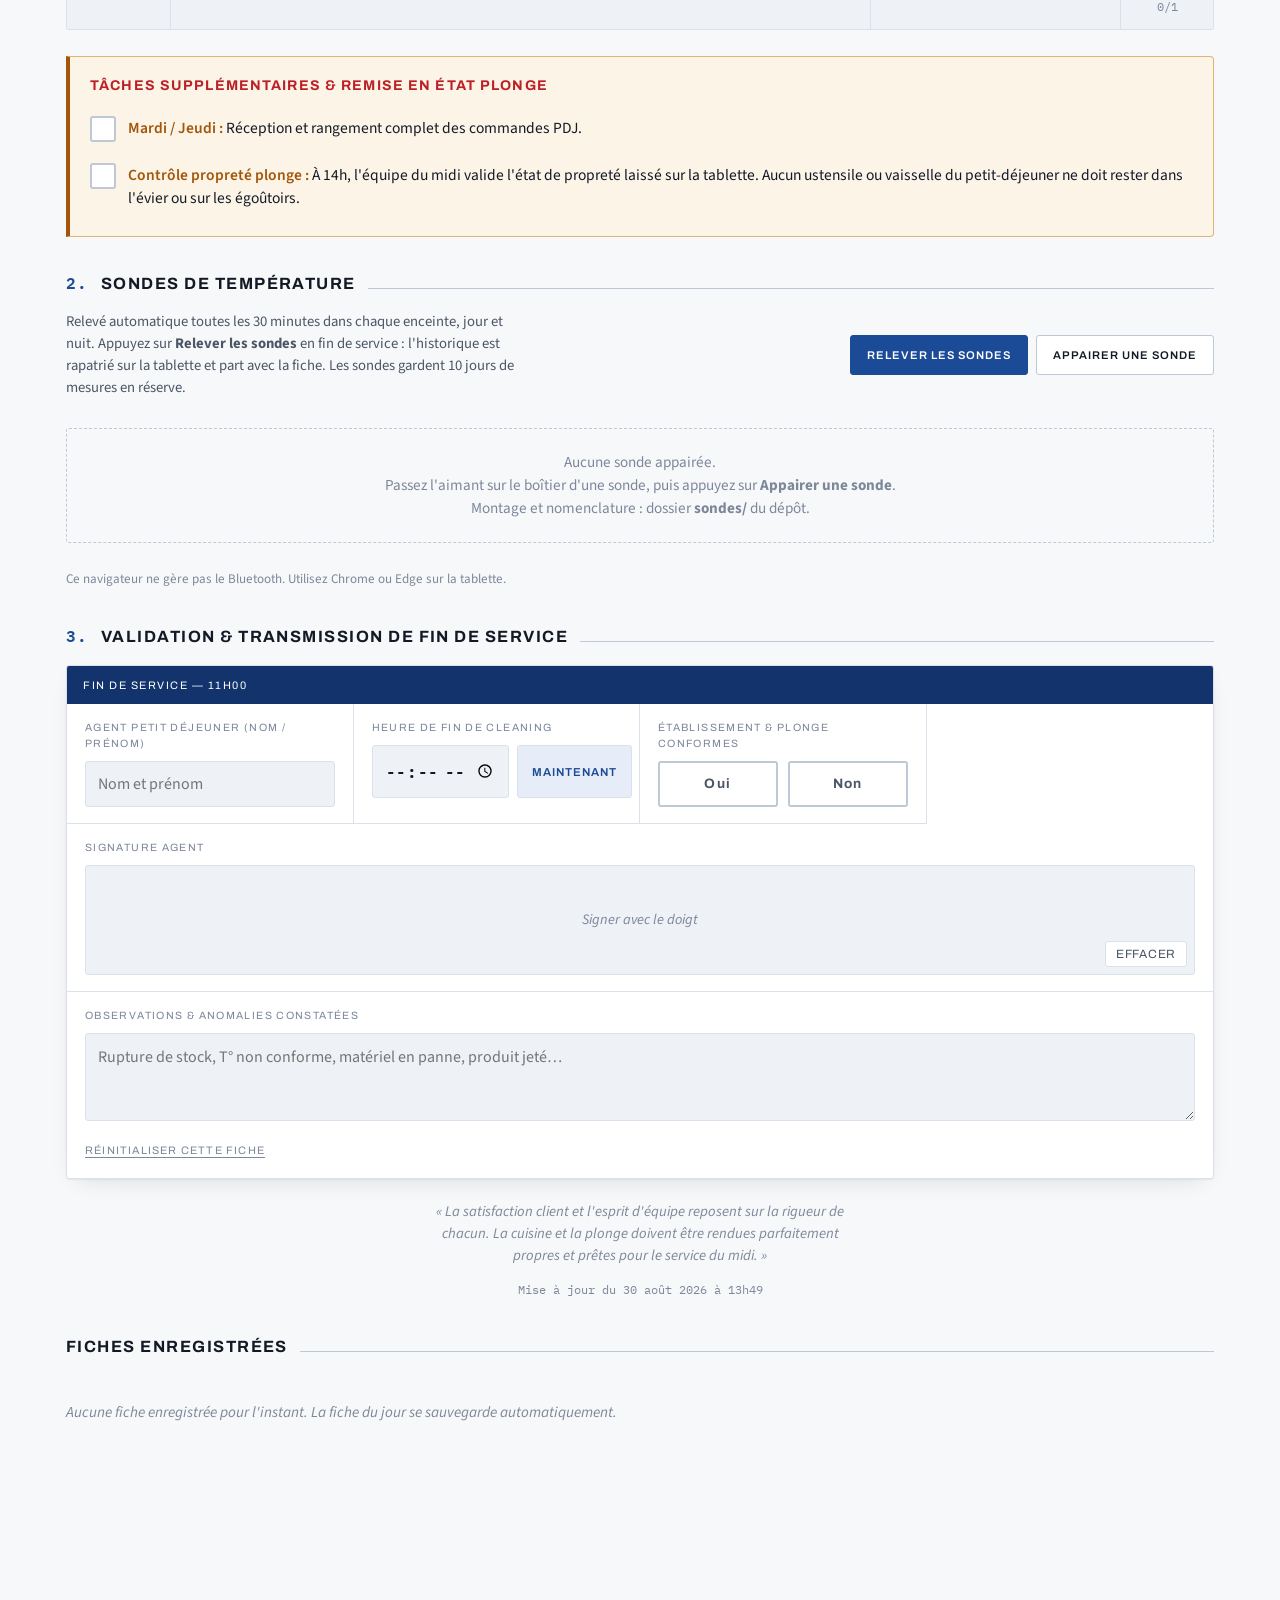
==== commit 1632e0b0: "Ajoute les sondes de température autonomes et leur suivi dans la fiche Les enceintes froides ne sont" ====
--- a/docs/index.html
+++ b/docs/index.html
@@ -390,6 +390,67 @@
   font-family:"IBM Plex Mono",monospace;font-size:.75rem;color:var(--ink-3);
 }
 
+/* ---------- Sondes de température ---------- */
+.probes{margin-top:14px}
+.probes-bar{
+  display:flex;flex-wrap:wrap;gap:12px 20px;align-items:center;justify-content:space-between;
+  margin-bottom:14px;
+}
+.probes-intro{margin:0;font-size:.92rem;color:var(--ink-2);max-width:64ch}
+.probes-actions{display:flex;gap:8px;flex-wrap:wrap}
+.probes-actions button.btn{min-height:40px;font-size:.7rem}
+.pbanner{
+  display:flex;gap:12px;align-items:flex-start;
+  background:var(--red-soft);border:1px solid var(--red);border-left-width:4px;border-radius:3px;
+  padding:12px 16px;margin-bottom:14px;font-size:.92rem;color:var(--red);font-weight:600;
+}
+.pbanner ul{margin:6px 0 0;padding-left:20px;font-weight:400;color:var(--ink)}
+.pbanner.avert{background:var(--amber-soft);border-color:var(--amber-line);color:var(--amber)}
+.pgrid{display:grid;gap:12px;grid-template-columns:repeat(auto-fit,minmax(288px,1fr))}
+.pcard{
+  background:var(--surface);border:1px solid var(--line);border-radius:3px;
+  padding:14px 16px 11px;display:flex;flex-direction:column;gap:10px;
+}
+.pcard.ko{border-color:var(--red);background:var(--red-soft)}
+/* Sur fond d'alerte, la pastille a la même couleur que la carte : on lui rend
+   le fond de la page pour qu'elle reste lisible comme une pastille. */
+.pcard.ko .pill.ko{background:var(--surface)}
+.pcard.muet{border-style:dashed}
+.phead{display:flex;gap:10px;align-items:flex-start;justify-content:space-between}
+.pnom{font-family:Archivo,sans-serif;font-weight:600;font-size:1rem;line-height:1.25}
+.pnom span{
+  display:block;font-family:"IBM Plex Mono",monospace;font-size:.68rem;font-weight:500;
+  letter-spacing:.06em;color:var(--ink-3);margin-top:3px;text-transform:uppercase;
+}
+.pnow{display:flex;align-items:baseline;gap:10px;flex-wrap:wrap}
+.ptemp{
+  font-family:"IBM Plex Mono",monospace;font-weight:600;font-size:2.05rem;
+  line-height:1;letter-spacing:-.02em;
+}
+.ptemp.ko{color:var(--red)}
+.ptemp.vide{color:var(--ink-3);font-size:1.05rem;font-weight:500}
+.page{font-family:"IBM Plex Mono",monospace;font-size:.78rem;color:var(--ink-3)}
+.pstats{display:flex;gap:16px;flex-wrap:wrap;font-family:"IBM Plex Mono",monospace;font-size:.76rem;color:var(--ink-3)}
+.pstats b{font-weight:600;color:var(--ink)}
+.pstats .ko{color:var(--red)}
+.pspark{display:block;width:100%;height:48px}
+.pbatt{display:flex;align-items:center;gap:9px;font-family:"IBM Plex Mono",monospace;font-size:.76rem;color:var(--ink-2)}
+.pjauge{flex:1;min-width:56px;height:6px;background:var(--sunken);border-radius:3px;overflow:hidden}
+.pjauge i{display:block;height:100%;background:var(--green)}
+.pjauge i.bas{background:var(--amber)}
+.pjauge i.vide{background:var(--red)}
+.pfoot{display:flex;gap:14px;flex-wrap:wrap;border-top:1px solid var(--line);padding-top:9px}
+.plink{
+  font:inherit;font-size:.78rem;background:none;border:0;padding:0;cursor:pointer;
+  color:var(--navy-2);text-decoration:underline;text-underline-offset:3px;
+}
+.plink.danger{color:var(--red)}
+.pempty{
+  border:1px dashed var(--line-strong);border-radius:3px;padding:22px 20px;
+  color:var(--ink-3);font-size:.95rem;text-align:center;
+}
+.pnote{margin:12px 0 0;font-size:.82rem;color:var(--ink-3)}
+
 /* ---------- Historique ---------- */
 .history{margin-top:36px}
 .hlist{display:grid;gap:8px;margin-top:12px}
@@ -525,6 +586,8 @@
 @media print{
   body{background:#fff;color:#000;padding:0;font-size:11pt}
   .actionbar,.themebtn,.nowbtn,.clearsig,.history,.toast,dialog{display:none !important}
+  .probes-actions,.pfoot{display:none !important}
+  .pcard{break-inside:avoid;border:1px solid #BFC8D6}
   .sheet{max-width:none;padding:0}
   .masthead{background:#12336B !important;-webkit-print-color-adjust:exact;print-color-adjust:exact}
   .slot,.extra,.validation,.missions{break-inside:avoid}
@@ -672,7 +735,24 @@
     </div>
   </section>
 
-  <h2 class="section-title"><span class="num">2.</span> Validation &amp; transmission de fin de service <span class="rule"></span></h2>
+  <h2 class="section-title"><span class="num">2.</span> Sondes de température <span class="rule"></span></h2>
+
+  <section class="probes">
+    <div class="probes-bar">
+      <p class="probes-intro">Relevé automatique toutes les 30 minutes dans chaque enceinte, jour et nuit.
+        Appuyez sur <b>Relever les sondes</b> en fin de service : l'historique est rapatrié sur la tablette
+        et part avec la fiche. Les sondes gardent 10 jours de mesures en réserve.</p>
+      <div class="probes-actions">
+        <button type="button" class="btn primary" id="probe-sync">Relever les sondes</button>
+        <button type="button" class="btn" id="probe-add">Appairer une sonde</button>
+      </div>
+    </div>
+    <div id="probe-banner"></div>
+    <div class="pgrid" id="probe-grid"></div>
+    <p class="pnote" id="probe-note"></p>
+  </section>
+
+  <h2 class="section-title"><span class="num">3.</span> Validation &amp; transmission de fin de service <span class="rule"></span></h2>
 
   <section class="validation">
     <div class="vhead">Fin de service — 11h00</div>
@@ -713,7 +793,7 @@
 
   <p class="quote">« La satisfaction client et l'esprit d'équipe reposent sur la rigueur de chacun. La cuisine et la plonge doivent être rendues parfaitement propres et prêtes pour le service du midi. »</p>
 
-  <p class="version"><!--MAJ-->Mise à jour du 28 août 2026 à 10h31</p>
+  <p class="version"><!--MAJ-->Mise à jour du 30 août 2026 à 13h49</p>
 
   <section class="history">
     <h2 class="section-title">Fiches enregistrées <span class="rule"></span></h2>
@@ -941,6 +1021,9 @@
     });
     loadSignature();
     refresh();
+    /* Les cartes de sondes montrent le bilan de la date affichée : elles
+       suivent donc le changement de fiche. */
+    sondesRendu();
   }
 
   /* ============ Persistance ============ */
@@ -1105,6 +1188,703 @@
     });
   }
 
+  /* ============ Sondes de température ============ */
+  /* Les sondes sont des enregistreurs sur piles : elles mesurent toutes les
+     30 minutes et gardent tout en mémoire. La tablette vient chercher
+     l'historique, elle ne reçoit rien en continu. Voir sondes/README.md.
+
+     Le format des trames est figé dans sondes/PROTOCOLE-BLE.md : toute
+     modification ici doit être reportée dans le firmware, et inversement.
+
+     Ce bloc est écrit en ES5 comme le reste de la fiche, promesses comprises.
+     Pas de async/await : sur une vieille tablette, cette syntaxe ferait échouer
+     l'analyse du script entier — et la check-list avec. */
+
+  var SONDE_SERVICE = "e9ea0001-6d2c-4f8b-9a35-0b7c1d4e5f60";
+  var SONDE_ETAT    = "e9ea0002-6d2c-4f8b-9a35-0b7c1d4e5f60";
+  var SONDE_HISTO   = "e9ea0003-6d2c-4f8b-9a35-0b7c1d4e5f60";
+  var SONDE_CMD     = "e9ea0004-6d2c-4f8b-9a35-0b7c1d4e5f60";
+
+  var T_INVALIDE  = -32768;   /* mesure ratée, marquée par le capteur    */
+  var MAX_RELEVES = 3000;     /* ~62 jours à 30 minutes, par sonde       */
+  var PILE_BASSE  = 20;       /* seuil d'alerte, en pourcentage          */
+
+  /* Normes de la fiche (créneau 06h00–08h00), en centièmes de degré. */
+  var TYPES = {
+    positif: { nom:"Positif +1 à +4 °C",   min:100,   max:400   },
+    negatif: { nom:"Négatif -23 à -18 °C", min:-2300, max:-1800 }
+  };
+
+  var SONDES = null;
+  var syncEnCours = false;
+
+  function sondesListe(){
+    if(!SONDES){
+      var l = store.get("sondes", []);
+      SONDES = (Object.prototype.toString.call(l) === "[object Array]") ? l : [];
+      SONDES.forEach(function(s){ if(!s.releves) s.releves = []; });
+    }
+    return SONDES;
+  }
+  function sondesEnregistrer(){ store.set("sondes", SONDES || []); }
+
+  function typeDe(s){ return TYPES[s.type] || TYPES.positif; }
+  function sondeSeuils(s){
+    var t = typeDe(s);
+    return { min:(typeof s.min === "number" ? s.min : t.min),
+             max:(typeof s.max === "number" ? s.max : t.max) };
+  }
+  function horsSeuils(s, centi){
+    if(centi == null || centi === T_INVALIDE) return false;
+    var b = sondeSeuils(s);
+    return centi < b.min || centi > b.max;
+  }
+
+  /* ---- Mise en forme ---- */
+  function degres(centi){
+    if(centi == null || centi === T_INVALIDE) return "—";
+    var v = centi / 100;
+    var s = Math.abs(v).toFixed(1).replace(".", ",");
+    return (v > 0 ? "+" : v < 0 ? "-" : "") + s + " °C";
+  }
+  function ilYA(ms){
+    if(!ms) return "jamais relevée";
+    var d = Date.now() - ms;
+    if(d < 0) return "à l'instant";
+    if(d < 90000) return "à l'instant";
+    var m = Math.round(d / 60000);
+    if(m < 60) return "il y a " + m + " min";
+    var h = Math.round(m / 60);
+    if(h < 36) return "il y a " + h + " h";
+    return "il y a " + Math.round(h / 24) + " j";
+  }
+  function dureeJours(j){
+    if(j == null) return null;
+    if(j < 45) return j + " jours";
+    var mois = Math.round(j / 30.4);
+    if(mois < 24) return mois + " mois";
+    return (Math.round(j / 36.5) / 10).toFixed(1).replace(".", ",") + " ans";
+  }
+  function bornesJour(iso){
+    var p = (iso || "").split("-");
+    if(p.length !== 3) return null;
+    var d = new Date(+p[0], +p[1] - 1, +p[2], 0, 0, 0, 0);
+    if(isNaN(d.getTime())) return null;
+    return [d.getTime(), d.getTime() + 86400000];
+  }
+
+  /* ---- Relevés ---- */
+  /* Un relevé tient en trois nombres : [horodatage ms, centi-°C, pile %].
+     Compact, parce que tout cela vit dans le localStorage de la tablette. */
+  function sondeRanger(s, nouveaux){
+    var vus = {}, tout = (s.releves || []).slice();
+    tout.forEach(function(r){ vus[Math.round(r[0] / 60000)] = 1; });
+    nouveaux.forEach(function(r){
+      var cle = Math.round(r[0] / 60000);
+      if(vus[cle]) return;                       /* déjà rapatrié */
+      vus[cle] = 1;
+      tout.push(r);
+    });
+    tout.sort(function(a, b){ return a[0] - b[0]; });
+    if(tout.length > MAX_RELEVES) tout = tout.slice(tout.length - MAX_RELEVES);
+    s.releves = tout;
+  }
+
+  /* Recalage de l'horloge de la sonde. Sans quartz, son oscillateur dérive de
+     quelques pour cent — jusqu'à une demi-heure par jour. Elle horodate donc en
+     « tics » (ses propres secondes) et c'est la tablette qui rétablit l'heure
+     réelle, par interpolation entre deux synchronisations. */
+  function sondeDateur(s, tics, maintenant){
+    var t0 = s.refTics, r0 = s.refAt;
+    if(typeof t0 === "number" && typeof r0 === "number" &&
+       tics > t0 + 3600 && maintenant > r0){
+      var pente = (maintenant - r0) / ((tics - t0) * 1000);
+      if(pente > 0.8 && pente < 1.25){
+        return function(t){ return Math.round(r0 + (t - t0) * 1000 * pente); };
+      }
+    }
+    /* Première synchronisation, ou sonde redémarrée : cadence nominale. */
+    return function(t){ return maintenant - (tics - t) * 1000; };
+  }
+
+  /* Autonomie restante, déduite de la pente de décharge réellement observée
+     plutôt que d'un abaque. Une pile lithium a un palier très plat : il faut
+     deux bonnes semaines de recul avant que l'estimation veuille dire
+     quelque chose. */
+  function sondeAutonomie(s){
+    var r = s.releves || [];
+    if(r.length < 2) return null;
+    var fin = r[r.length - 1], debut = r[0], i;
+    for(i = 0; i < r.length; i++){
+      if(fin[0] - r[i][0] <= 60 * 86400000){ debut = r[i]; break; }
+    }
+    var jours = (fin[0] - debut[0]) / 86400000;
+    var perte = debut[2] - fin[2];
+    if(jours < 14 || perte < 2) return null;     /* pas assez de recul */
+    return Math.max(0, Math.round(fin[2] / (perte / jours)));
+  }
+
+  /* Bilan d'une journée pour une sonde : c'est ce qui part dans la fiche.
+     Un écart n'est retenu qu'au bout de deux relevés consécutifs hors normes,
+     soit une heure : une porte ouverte ou un dégivrage ne compte pas. */
+  function sondeJournee(s, iso){
+    var b = bornesJour(iso);
+    if(!b) return null;
+    var r = (s.releves || []).filter(function(x){
+      return x[0] >= b[0] && x[0] < b[1] && x[1] !== T_INVALIDE;
+    });
+    if(!r.length) return null;
+    var min = r[0][1], max = r[0][1], somme = 0, suite = 0, ecarts = 0;
+    r.forEach(function(x){
+      if(x[1] < min) min = x[1];
+      if(x[1] > max) max = x[1];
+      somme += x[1];
+      if(horsSeuils(s, x[1])){ suite++; if(suite === 2) ecarts++; }
+      else suite = 0;
+    });
+    return { n:r.length, min:min, max:max, moy:Math.round(somme / r.length),
+             ecarts:ecarts, debut:r[0][0], fin:r[r.length - 1][0] };
+  }
+
+  /* ---- Trames ---- */
+  function lireEtat(dv){
+    if(dv.byteLength < 20) throw new Error("Trame d'état incomplète.");
+    return {
+      version:dv.getUint8(0),   drapeaux:dv.getUint8(1),
+      mv:dv.getUint16(2, true), pile:dv.getUint8(4),
+      intervalle:dv.getUint8(5), centi:dv.getInt16(6, true),
+      attente:dv.getUint16(8, true), tics:dv.getUint32(10, true),
+      unixRef:dv.getUint32(14, true), offset:dv.getInt16(18, true)
+    };
+  }
+  function trameU16(code, valeur){
+    var t = new Uint8Array(3);
+    t[0] = code; t[1] = valeur & 0xFF; t[2] = (valeur >> 8) & 0xFF;
+    return t;
+  }
+  function trameU32(code, valeur){
+    var t = new Uint8Array(5);
+    t[0] = code;
+    t[1] = valeur & 0xFF; t[2] = (valeur >>> 8) & 0xFF;
+    t[3] = (valeur >>> 16) & 0xFF; t[4] = (valeur >>> 24) & 0xFF;
+    return t;
+  }
+
+  /* ---- Bluetooth ---- */
+  function bleDispo(){
+    return !!(window.navigator && navigator.bluetooth && navigator.bluetooth.requestDevice);
+  }
+  function bleMessage(){
+    if(!window.isSecureContext)
+      return "Le Bluetooth demande une adresse sécurisée. Ouvrez la fiche depuis son adresse web (https).";
+    if(restricted)
+      return "Le Bluetooth est bloqué dans cette fenêtre d'aperçu. Ouvrez la fiche dans Chrome sur la tablette.";
+    return "Ce navigateur ne gère pas le Bluetooth. Utilisez Chrome ou Edge sur la tablette.";
+  }
+  function appareilsConnus(){
+    if(!navigator.bluetooth || !navigator.bluetooth.getDevices) return Promise.resolve([]);
+    try{ return navigator.bluetooth.getDevices().catch(function(){ return []; }); }
+    catch(e){ return Promise.resolve([]); }
+  }
+  function choisirAppareil(){
+    return navigator.bluetooth.requestDevice({ filters:[{ services:[SONDE_SERVICE] }] });
+  }
+
+  /* Séquence complète de synchronisation d'une sonde. Rend le nombre de
+     relevés rapatriés. Voir le § 5 de sondes/PROTOCOLE-BLE.md. */
+  function sondeSynchroniser(s, appareil){
+    var ctx = { recus:[], dernier:-1 };
+    var t0 = Date.now();
+
+    function fermer(){
+      try{ if(appareil.gatt && appareil.gatt.connected) appareil.gatt.disconnect(); }catch(e){}
+    }
+
+    return Promise.resolve()
+      .then(function(){
+        return (appareil.gatt && appareil.gatt.connected) ? appareil.gatt : appareil.gatt.connect();
+      })
+      .then(function(serveur){ return serveur.getPrimaryService(SONDE_SERVICE); })
+      .then(function(service){
+        ctx.service = service;
+        return service.getCharacteristic(SONDE_ETAT);
+      })
+      .then(function(c){ return c.readValue(); })
+      .then(function(dv){
+        ctx.etat = lireEtat(dv);
+        if(ctx.etat.version !== 1)
+          throw new Error("Sonde en version " + ctx.etat.version + ", non reconnue par cette fiche.");
+        return ctx.service.getCharacteristic(SONDE_CMD);
+      })
+      .then(function(c){
+        ctx.cmd = c;
+        /* On donne l'heure à la sonde : elle servira de repère au prochain
+           recalage, même si c'est une autre tablette qui vient. */
+        return c.writeValue(trameU32(0x01, Math.floor(Date.now() / 1000)));
+      })
+      .then(function(){ return ctx.service.getCharacteristic(SONDE_HISTO); })
+      .then(function(c){
+        return new Promise(function(resoudre, rejeter){
+          var fini = false;
+          var minuteur = setTimeout(function(){
+            if(fini) return;
+            fini = true;
+            try{ c.removeEventListener("characteristicvaluechanged", surTrame); }catch(e){}
+            rejeter(new Error("La sonde n'a pas répondu à temps."));
+          }, 45000);
+
+          function terminer(err){
+            if(fini) return;
+            fini = true;
+            clearTimeout(minuteur);
+            try{ c.removeEventListener("characteristicvaluechanged", surTrame); }catch(e){}
+            if(err) rejeter(err); else resoudre();
+          }
+
+          function surTrame(ev){
+            var dv = ev.target.value;
+            if(!dv || dv.byteLength < 4) return;
+            var index = dv.getUint16(0, true), n = dv.getUint16(2, true);
+            if(n === 0){ terminer(null); return; }      /* paquet de fin */
+            for(var k = 0; k < n && 4 + k * 8 + 8 <= dv.byteLength; k++){
+              var o = 4 + k * 8;
+              ctx.recus.push([ dv.getUint32(o, true), dv.getInt16(o + 4, true), dv.getUint8(o + 6) ]);
+              ctx.dernier = index + k;
+            }
+          }
+
+          c.addEventListener("characteristicvaluechanged", surTrame);
+          c.startNotifications()
+            .then(function(){ return ctx.cmd.writeValue(trameU16(0x02, 0xFFFF)); })
+            .then(null, terminer);
+        });
+      })
+      .then(function(){
+        /* Écriture d'abord, acquittement ensuite : si la synchronisation casse
+           en route, la sonde garde tout et on recommencera. */
+        var dater = sondeDateur(s, ctx.etat.tics, t0);
+        var rates = 0;
+        var bons = [];
+        ctx.recus.forEach(function(r){
+          if(r[1] === T_INVALIDE){ rates++; return; }
+          bons.push([ dater(r[0]), r[1], r[2] ]);
+        });
+        sondeRanger(s, bons);
+
+        s.refTics    = ctx.etat.tics;
+        s.refAt      = t0;
+        s.pile       = ctx.etat.pile;
+        s.mv         = ctx.etat.mv;
+        s.derniere   = ctx.etat.centi;
+        s.derniereAt = t0;
+        s.intervalle = ctx.etat.intervalle;
+        s.offset     = ctx.etat.offset;
+        s.drapeaux   = ctx.etat.drapeaux;
+        s.capteurRates = rates;
+        s.syncAt     = Date.now();
+        s.erreur     = "";
+        sondesEnregistrer();
+
+        if(ctx.dernier >= 0) return ctx.cmd.writeValue(trameU16(0x03, ctx.dernier));
+      })
+      .then(function(){ fermer(); return ctx.recus.length; },
+            function(err){ fermer(); throw err; });
+  }
+
+  /* ---- Actions ---- */
+  function sondeAdopter(appareil){
+    var l = sondesListe(), cle = appareil.id || appareil.name, s = null, i;
+    for(i = 0; i < l.length; i++){ if(l[i].id === cle){ s = l[i]; break; } }
+    if(!s){
+      s = { id:cle, nom:appareil.name || "Sonde", type:"positif", releves:[] };
+      l.push(s);
+    }
+    if(appareil.name) s.ble = appareil.name;
+    return s;
+  }
+
+  function sondeAppairer(){
+    if(!bleDispo()){ toast(bleMessage()); return; }
+    choisirAppareil().then(function(appareil){
+      var s = sondeAdopter(appareil);
+      var neuve = !s.syncAt;
+      sondesEnregistrer();
+      sondesRendu();
+      toast("Sonde « " + s.nom + " » trouvée, relevé en cours…");
+      return sondeSynchroniser(s, appareil).then(function(){
+        if(neuve) sondeRegler(s, true);
+        else { sondesRendu(); toast("Sonde « " + s.nom + " » à jour."); }
+      });
+    }).then(null, function(err){
+      if(err && err.name === "NotFoundError"){ toast("Aucune sonde sélectionnée."); return; }
+      toast("Appairage impossible : " + ((err && err.message) || "erreur inconnue"));
+      sondesRendu();
+    });
+  }
+
+  function sondeReleverUne(s){
+    if(!bleDispo()){ toast(bleMessage()); return; }
+    toast("Relevé de « " + s.nom + " »… passez l'aimant sur le boîtier.");
+    appareilsConnus().then(function(connus){
+      for(var i = 0; i < connus.length; i++){
+        if((connus[i].id || connus[i].name) === s.id) return connus[i];
+      }
+      return choisirAppareil().then(function(appareil){
+        s.id = appareil.id || appareil.name;     /* ré-appairage */
+        return appareil;
+      });
+    }).then(function(appareil){
+      return sondeSynchroniser(s, appareil);
+    }).then(function(n){
+      sondesRendu();
+      toast("« " + s.nom + " » : " + n + " relevé(s) rapatrié(s).");
+    }, function(err){
+      if(err && err.name === "NotFoundError"){ toast("Aucune sonde sélectionnée."); return; }
+      s.erreur = (err && err.message) || "synchronisation impossible";
+      sondesEnregistrer();
+      sondesRendu();
+      toast("« " + s.nom + " » : " + s.erreur);
+    });
+  }
+
+  function sondesRelever(){
+    var l = sondesListe();
+    if(!l.length){ toast("Aucune sonde appairée. Utilisez « Appairer une sonde »."); return; }
+    if(!bleDispo()){ toast(bleMessage()); return; }
+    if(syncEnCours) return;
+
+    syncEnCours = true;
+    sondesRendu();
+
+    appareilsConnus().then(function(connus){
+      var index = {};
+      connus.forEach(function(a){ index[a.id || a.name] = a; });
+
+      var restant = l.slice(), bilan = { ok:0, ko:0, absentes:0, releves:0 };
+
+      function suivante(){
+        if(!restant.length) return Promise.resolve();
+        var s = restant.shift();
+        var appareil = index[s.id];
+        if(!appareil){
+          /* Chrome n'a pas mémorisé cette sonde : il faudra la choisir
+             à la main, un geste utilisateur par sonde. */
+          bilan.absentes++;
+          return suivante();
+        }
+        return sondeSynchroniser(s, appareil).then(function(n){
+          bilan.ok++; bilan.releves += n;
+        }, function(err){
+          bilan.ko++;
+          s.erreur = (err && err.message) || "synchronisation impossible";
+        }).then(function(){
+          sondesEnregistrer();
+          sondesRendu();
+          return suivante();
+        });
+      }
+      return suivante().then(function(){
+        var m = [];
+        if(bilan.ok) m.push(bilan.ok + " sonde(s) relevée(s), " + bilan.releves + " mesure(s)");
+        if(bilan.ko) m.push(bilan.ko + " en échec");
+        if(bilan.absentes) m.push(bilan.absentes + " à relever une par une");
+        toast(m.length ? m.join(" · ") + "." : "Rien à relever.");
+      });
+    }).then(null, function(err){
+      toast("Relevé impossible : " + ((err && err.message) || "erreur inconnue"));
+    }).then(function(){
+      syncEnCours = false;
+      sondesRendu();
+    });
+  }
+
+  function sondeRegler(s, nouvelle){
+    var nom = window.prompt("Emplacement de la sonde (ex. Chambre froide, Congélateur coffre, Banque froide) :", s.nom || "");
+    if(nom === null && !nouvelle) return;
+    if(nom) s.nom = nom.slice(0, 24);
+    var negatif = window.confirm(
+      "Quel type d'enceinte ?\n\n" +
+      "OK  →  Négatif : -23 °C à -18 °C (congélateur)\n" +
+      "Annuler  →  Positif : +1 °C à +4 °C (frigo, chambre froide)");
+    s.type = negatif ? "negatif" : "positif";
+    s.min = null; s.max = null;                 /* on repart des normes de la fiche */
+    sondesEnregistrer();
+    sondesRendu();
+    toast("« " + s.nom + " » — " + typeDe(s).nom + ".");
+  }
+
+  function sondeEtalonner(s){
+    var actuel = (s.offset || 0) / 100;
+    var rep = window.prompt(
+      "Étalonnage de « " + s.nom + " »\n\n" +
+      "Plongez la sonde dans un bain d'eau glacée avec le thermomètre de référence,\n" +
+      "attendez 5 minutes, puis indiquez l'écart lu en degrés.\n" +
+      "Exemple : la sonde affiche +0,4 °C pour une référence à 0,0 °C → saisir -0,4\n\n" +
+      "Correction actuelle (°C) :", String(actuel).replace(".", ","));
+    if(rep === null) return;
+    var v = parseFloat(String(rep).replace(",", "."));
+    if(isNaN(v) || v < -20 || v > 20){ toast("Correction non comprise (attendu : entre -20 et +20)."); return; }
+    var centi = Math.round(v * 100);
+
+    if(!bleDispo()){ toast(bleMessage()); return; }
+    appareilsConnus().then(function(connus){
+      for(var i = 0; i < connus.length; i++){
+        if((connus[i].id || connus[i].name) === s.id) return connus[i];
+      }
+      return choisirAppareil();
+    }).then(function(appareil){
+      return (appareil.gatt.connected ? Promise.resolve(appareil.gatt) : appareil.gatt.connect())
+        .then(function(serveur){ return serveur.getPrimaryService(SONDE_SERVICE); })
+        .then(function(service){ return service.getCharacteristic(SONDE_CMD); })
+        .then(function(c){ return c.writeValue(trameU16(0x05, centi & 0xFFFF)); })
+        .then(function(){
+          try{ appareil.gatt.disconnect(); }catch(e){}
+          s.offset = centi;
+          s.etalonneLe = new Date().toISOString();
+          sondesEnregistrer();
+          sondesRendu();
+          toast("Correction de " + degres(centi) + " enregistrée dans la sonde.");
+        });
+    }).then(null, function(err){
+      if(err && err.name === "NotFoundError") return;
+      toast("Étalonnage impossible : " + ((err && err.message) || "erreur inconnue"));
+    });
+  }
+
+  function sondeRetirer(s){
+    if(!window.confirm("Retirer « " + s.nom + " » de la fiche ?\n\n" +
+                       "Ses relevés déjà rapatriés seront effacés de la tablette. " +
+                       "Pensez à exporter le CSV auparavant.")) return;
+    var l = sondesListe(), i = l.indexOf(s);
+    if(i >= 0) l.splice(i, 1);
+    sondesEnregistrer();
+    sondesRendu();
+    toast("Sonde retirée.");
+  }
+
+  /* ---- Affichage ---- */
+  function sondeCourbe(s){
+    var fin = Date.now(), deb = fin - 24 * 3600000;
+    var pts = (s.releves || []).filter(function(x){ return x[0] >= deb && x[1] !== T_INVALIDE; });
+    if(pts.length < 2) return '<p class="page">Courbe affichée après quelques relevés.</p>';
+
+    var b = sondeSeuils(s), vals = pts.map(function(x){ return x[1]; });
+    var lo = Math.min.apply(null, vals.concat([b.min]));
+    var hi = Math.max.apply(null, vals.concat([b.max]));
+    var marge = Math.max(60, (hi - lo) * 0.18);
+    lo -= marge; hi += marge;
+
+    var W = 280, H = 48;
+    var px = function(t){ return ((t - deb) / (fin - deb)) * W; };
+    var py = function(c){ return H - ((c - lo) / (hi - lo)) * H; };
+    var d = pts.map(function(p, i){
+      return (i ? "L" : "M") + px(p[0]).toFixed(1) + " " + py(p[1]).toFixed(1);
+    }).join(" ");
+    var haut = py(b.max), bas = py(b.min);
+
+    return '<svg class="pspark" viewBox="0 0 ' + W + ' ' + H + '" preserveAspectRatio="none" ' +
+           'role="img" aria-label="Températures des 24 dernières heures">' +
+           '<rect x="0" y="' + haut.toFixed(1) + '" width="' + W + '" height="' +
+             Math.max(0, bas - haut).toFixed(1) + '" fill="currentColor" opacity=".08"></rect>' +
+           '<path d="' + d + '" fill="none" stroke="currentColor" stroke-width="1.6" ' +
+             'stroke-linejoin="round" stroke-linecap="round" vector-effect="non-scaling-stroke"></path>' +
+           '</svg>';
+  }
+
+  function sondeCarte(s){
+    var jour = sondeJournee(s, state ? state.date : todayISO());
+    var alerte = horsSeuils(s, s.derniere) || (jour && jour.ecarts > 0);
+    var muette = !s.syncAt || (Date.now() - s.syncAt > 36 * 3600000);
+    var pile = (typeof s.pile === "number") ? s.pile : null;
+    var jours = sondeAutonomie(s);
+
+    var pastille = alerte ? '<span class="pill ko">Écart T°</span>'
+                 : muette ? '<span class="pill wip">Hors ligne</span>'
+                 : (pile !== null && pile < PILE_BASSE) ? '<span class="pill wip">Pile faible</span>'
+                 : '<span class="pill ok">Conforme</span>';
+
+    var h = '<article class="pcard' + (alerte ? " ko" : "") + (muette ? " muet" : "") + '">';
+    h += '<div class="phead"><h3 class="pnom">' + escapeHtml(s.nom) +
+         '<span>' + escapeHtml(typeDe(s).nom) + '</span></h3>' + pastille + '</div>';
+
+    h += '<div class="pnow"><span class="ptemp' + (alerte ? " ko" : "") +
+         (s.derniere == null || s.derniere === T_INVALIDE ? " vide" : "") + '">' +
+         (s.derniere == null || s.derniere === T_INVALIDE ? "Pas de mesure" : degres(s.derniere)) +
+         '</span><span class="page">' + ilYA(s.syncAt) + '</span></div>';
+
+    if(jour){
+      h += '<div class="pstats">' +
+           '<span>mini <b>' + degres(jour.min) + '</b></span>' +
+           '<span>maxi <b>' + degres(jour.max) + '</b></span>' +
+           '<span>moy. <b>' + degres(jour.moy) + '</b></span>' +
+           '<span>' + jour.n + ' relevés</span>' +
+           (jour.ecarts ? '<span class="ko"><b>' + jour.ecarts + ' écart(s)</b></span>' : '') +
+           '</div>';
+    } else {
+      h += '<div class="pstats"><span>Aucun relevé le ' + frDate(state ? state.date : todayISO()) + '</span></div>';
+    }
+
+    h += sondeCourbe(s);
+
+    if(pile !== null){
+      var cls = pile < 10 ? "vide" : pile < PILE_BASSE ? "bas" : "";
+      h += '<div class="pbatt"><span>Pile</span>' +
+           '<span class="pjauge"><i class="' + cls + '" style="width:' + Math.max(2, pile) + '%"></i></span>' +
+           '<span>' + pile + ' %' + (s.mv ? " · " + (s.mv / 1000).toFixed(2).replace(".", ",") + " V" : "") + '</span>' +
+           '<span>' + (jours !== null ? "~" + escapeHtml(dureeJours(jours)) : "estimation en cours") + '</span></div>';
+    }
+
+    if(s.erreur) h += '<p class="page">Dernière tentative : ' + escapeHtml(s.erreur) + '</p>';
+
+    h += '<div class="pfoot">' +
+         '<button type="button" class="plink" data-sonde-act="relever" data-sonde="' + escapeHtml(s.id) + '">Relever</button>' +
+         '<button type="button" class="plink" data-sonde-act="regler" data-sonde="' + escapeHtml(s.id) + '">Emplacement</button>' +
+         '<button type="button" class="plink" data-sonde-act="etalonner" data-sonde="' + escapeHtml(s.id) + '">Étalonner</button>' +
+         '<button type="button" class="plink danger" data-sonde-act="retirer" data-sonde="' + escapeHtml(s.id) + '">Retirer</button>' +
+         '</div></article>';
+    return h;
+  }
+
+  function sondesAlertes(){
+    var l = sondesListe(), graves = [], avertis = [];
+    l.forEach(function(s){
+      var jour = sondeJournee(s, state ? state.date : todayISO());
+      if(horsSeuils(s, s.derniere))
+        graves.push(s.nom + " à " + degres(s.derniere) + " — hors norme " + typeDe(s).nom.toLowerCase());
+      else if(jour && jour.ecarts)
+        graves.push(s.nom + " — " + jour.ecarts + " écart(s) de température aujourd'hui (mini " +
+                    degres(jour.min) + ", maxi " + degres(jour.max) + ")");
+      if(typeof s.pile === "number" && s.pile < PILE_BASSE){
+        var j = sondeAutonomie(s);
+        avertis.push("Pile de « " + s.nom + " » à " + s.pile + " %" +
+                     (j !== null ? " — environ " + dureeJours(j) + " restants" : "") +
+                     ". Relever la sonde avant de changer les piles.");
+      }
+      if(s.syncAt && Date.now() - s.syncAt > 72 * 3600000)
+        avertis.push("« " + s.nom + " » n'a pas été relevée depuis " + ilYA(s.syncAt).replace("il y a ", "") + ".");
+      if(s.drapeaux & 0x10) avertis.push("Capteur de « " + s.nom + " » illisible — vérifier le câble.");
+      if(s.drapeaux & 0x08) avertis.push("Mémoire de « " + s.nom + " » saturée : des relevés anciens ont été perdus.");
+    });
+    return { graves:graves, avertis:avertis };
+  }
+
+  function sondesRendu(){
+    var grille = document.getElementById("probe-grid");
+    var banniere = document.getElementById("probe-banner");
+    var note = document.getElementById("probe-note");
+    if(!grille) return;
+
+    var l = sondesListe();
+
+    if(!l.length){
+      grille.innerHTML = '<p class="pempty">Aucune sonde appairée.<br>' +
+        'Passez l\'aimant sur le boîtier d\'une sonde, puis appuyez sur <b>Appairer une sonde</b>.<br>' +
+        'Montage et nomenclature : dossier <b>sondes/</b> du dépôt.</p>';
+    } else {
+      grille.innerHTML = l.map(sondeCarte).join("");
+    }
+
+    var a = sondesAlertes(), b = "";
+    if(a.graves.length){
+      b += '<div class="pbanner"><span>⚠</span><div>Températures non conformes' +
+           '<ul>' + a.graves.map(function(x){ return "<li>" + escapeHtml(x) + "</li>"; }).join("") + '</ul>' +
+           '<p style="margin:8px 0 0;font-weight:400;color:var(--ink)">' +
+           'Contrôler l\'enceinte, vérifier les produits, et consigner dans « Observations &amp; anomalies ».</p></div></div>';
+    }
+    if(a.avertis.length){
+      b += '<div class="pbanner avert"><span>i</span><div>À prévoir' +
+           '<ul>' + a.avertis.map(function(x){ return "<li>" + escapeHtml(x) + "</li>"; }).join("") + '</ul></div></div>';
+    }
+    banniere.innerHTML = b;
+
+    var etat = [];
+    if(syncEnCours) etat.push("Relevé en cours…");
+    else if(!bleDispo()) etat.push(bleMessage());
+    else if(l.length) etat.push(l.length + " sonde(s) appairée(s), relevé toutes les " +
+                                ((l[0] && l[0].intervalle) || 30) + " minutes.");
+    if(a.graves.length || a.avertis.length){
+      if(window.Notification && Notification.permission === "default")
+        etat.push('<button type="button" class="plink" id="probe-notif">Être prévenu par une notification</button>');
+    }
+    note.innerHTML = etat.join(" ");
+
+    var bn = document.getElementById("probe-notif");
+    if(bn) bn.addEventListener("click", function(){
+      try{ Notification.requestPermission().then(function(){ sondesRendu(); sondesNotifier(); }); }catch(e){}
+    });
+
+    var sync = document.getElementById("probe-sync");
+    if(sync){ sync.disabled = syncEnCours; sync.textContent = syncEnCours ? "Relevé…" : "Relever les sondes"; }
+  }
+
+  /* Notification locale. Une page web ne peut pas prévenir tablette éteinte :
+     l'alerte n'apparaît qu'à l'ouverture de la fiche. Pour être réveillé la
+     nuit, activer l'option Wi-Fi des sondes (voir sondes/README.md § 7). */
+  var derniereNotif = 0;
+  function sondesNotifier(){
+    if(!window.Notification || Notification.permission !== "granted") return;
+    var a = sondesAlertes();
+    if(!a.graves.length) return;
+    if(Date.now() - derniereNotif < 3600000) return;
+    derniereNotif = Date.now();
+    try{
+      new Notification("Température non conforme", {
+        body: a.graves.join("\n"),
+        tag: "haccp-sondes"
+      });
+    }catch(e){}
+  }
+
+  /* Deux sondes fictives, pour valider l'écran et l'export sans matériel :
+     ouvrir la fiche avec ?demo=1 à la fin de l'adresse. */
+  function sondesDemo(){
+    var maintenant = Date.now(), l = sondesListe();
+    if(l.some(function(s){ return s.demo; })) return;
+    [{ nom:"Chambre froide", type:"positif", base:250, pile:74 },
+     { nom:"Congélateur coffre", type:"negatif", base:-2050, pile:18 }].forEach(function(cfg, k){
+      var r = [], i, t, c;
+      /* Trois semaines de relevés : assez pour que la pente de décharge donne
+         une autonomie, comme sur une vraie sonde. */
+      for(i = 21 * 48; i >= 0; i--){
+        t = maintenant - i * 1800000;
+        c = cfg.base + Math.round(Math.sin(i / 5.5) * 70 + (Math.random() - 0.5) * 60);
+        /* Panne simulée sur le congélateur, il y a une trentaine d'heures. */
+        if(k === 1 && i > 4 && i < 12) c = cfg.base + 900 + (12 - i) * 40;
+        r.push([t, c, Math.min(100, cfg.pile + Math.round(i / 48 * 0.25))]);
+      }
+      l.push({ id:"demo-" + k, demo:true, nom:cfg.nom, type:cfg.type, releves:r,
+               pile:cfg.pile, mv:3900 + k * 300, derniere:r[r.length - 1][1],
+               derniereAt:maintenant, syncAt:maintenant, intervalle:30, offset:0, drapeaux:0 });
+    });
+    sondesEnregistrer();
+  }
+
+  function sondesInit(){
+    var grille = document.getElementById("probe-grid");
+    if(!grille) return;
+
+    if(/[?&]demo=1/.test(window.location.search)) sondesDemo();
+
+    document.getElementById("probe-sync").addEventListener("click", sondesRelever);
+    document.getElementById("probe-add").addEventListener("click", sondeAppairer);
+
+    grille.addEventListener("click", function(ev){
+      var b = ev.target.closest ? ev.target.closest("[data-sonde-act]") : null;
+      if(!b) return;
+      var l = sondesListe(), id = b.getAttribute("data-sonde"), s = null, i;
+      for(i = 0; i < l.length; i++){ if(l[i].id === id){ s = l[i]; break; } }
+      if(!s) return;
+      var act = b.getAttribute("data-sonde-act");
+      if(act === "relever")        sondeReleverUne(s);
+      else if(act === "regler")    sondeRegler(s, false);
+      else if(act === "etalonner") sondeEtalonner(s);
+      else if(act === "retirer")   sondeRetirer(s);
+    });
+
+    sondesRendu();
+    sondesNotifier();
+  }
+
   /* ============ Export ============ */
   function plain(html){
     var d = document.createElement("div");
@@ -1128,13 +1908,26 @@
     return /[";\n\r]/.test(v) ? '"'+v.replace(/"/g,'""')+'"' : v;
   }
 
+  /* Une colonne de mini, maxi et écarts par sonde : c'est ce tableau qui sert
+     de preuve d'auto-surveillance en cas de contrôle. */
   function buildCSV(){
+    var probes = sondesListe();
     var head = ["Date","Agent","Heure fin cleaning","Conformes","Taches validees","Total taches","Observations"];
     LABELS.forEach(function(l){ head.push(l.label); });
+    probes.forEach(function(s){
+      head.push(s.nom + " T mini (C)", s.nom + " T maxi (C)", s.nom + " T moy (C)", s.nom + " ecarts", s.nom + " releves");
+    });
     var rows = [head.map(csvCell).join(";")];
     fiches().slice().reverse().forEach(function(f){
       var r = [ frDate(f.date), f.agent, f.endTime, f.conforme, countDone(f), TOTAL, (f.notes||"").replace(/\r?\n/g," ") ];
       LABELS.forEach(function(l){ r.push(f.checks[l.id] ? "OUI" : "NON"); });
+      probes.forEach(function(s){
+        var j = sondeJournee(s, f.date);
+        if(!j){ r.push("","","","",""); return; }
+        /* Virgule décimale : le tableur français attend ce format. */
+        var d = function(c){ return (c/100).toFixed(1).replace(".", ","); };
+        r.push(d(j.min), d(j.max), d(j.moy), j.ecarts, j.n);
+      });
       rows.push(r.map(csvCell).join(";"));
     });
     return "﻿" + rows.join("\r\n");
@@ -1145,7 +1938,21 @@
       document:"Check-list & Hygiène Petit Déjeuner — Hôtel Ibis Sisteron",
       exporte_le:new Date().toISOString(),
       total_taches:TOTAL,
-      fiches:fiches()
+      fiches:fiches(),
+      sondes:sondesListe().map(function(s){
+        var b = sondeSeuils(s);
+        return {
+          nom:s.nom, type:s.type, seuil_min_c:b.min/100, seuil_max_c:b.max/100,
+          pile_pct:s.pile, pile_mv:s.mv, offset_etalonnage_c:(s.offset||0)/100,
+          etalonnee_le:s.etalonneLe || null,
+          autonomie_jours_estimee:sondeAutonomie(s),
+          derniere_synchro:s.syncAt ? new Date(s.syncAt).toISOString() : null,
+          /* [horodatage ISO, température °C, niveau de pile %] */
+          releves:(s.releves||[]).map(function(r){
+            return [new Date(r[0]).toISOString(), r[1]/100, r[2]];
+          })
+        };
+      })
     }, null, 2);
   }
 
@@ -1166,6 +1973,31 @@
     if(missing.length) missing.forEach(function(m){ L.push("  - " + m); });
     else L.push("  Aucune : la totalité de la check-list a été validée.");
     L.push("");
+    var probes = sondesListe();
+    if(probes.length){
+      L.push("SONDES DE TEMPÉRATURE — RELEVÉS AUTOMATIQUES (30 min)");
+      probes.forEach(function(s){
+        var j = sondeJournee(s, f.date);
+        var b = sondeSeuils(s);
+        if(!j){
+          L.push("  - " + s.nom + " : aucun relevé ce jour-là.");
+          return;
+        }
+        L.push("  - " + s.nom + " (" + typeDe(s).nom + ") : " +
+               "mini " + degres(j.min) + ", maxi " + degres(j.max) + ", moyenne " + degres(j.moy) +
+               " sur " + j.n + " relevés.");
+        if(j.ecarts){
+          L.push("      ⚠ " + j.ecarts + " écart(s) de plus d'une heure hors de la norme " +
+                 degres(b.min) + " / " + degres(b.max) + ".");
+        }
+        if(typeof s.pile === "number" && s.pile < PILE_BASSE){
+          var jours = sondeAutonomie(s);
+          L.push("      Pile à " + s.pile + " %" +
+                 (jours !== null ? " — environ " + dureeJours(jours) + " restants" : "") + ".");
+        }
+      });
+      L.push("");
+    }
     L.push("OBSERVATIONS & ANOMALIES");
     L.push(f.notes && f.notes.trim() ? f.notes.trim() : "  Aucune observation signalée.");
     L.push("");
@@ -1394,6 +2226,7 @@
     bind();
     setupSignature();
     showNotice();
+    sondesInit();
 
     var startDate = todayISO();
     els.date.value = startDate;
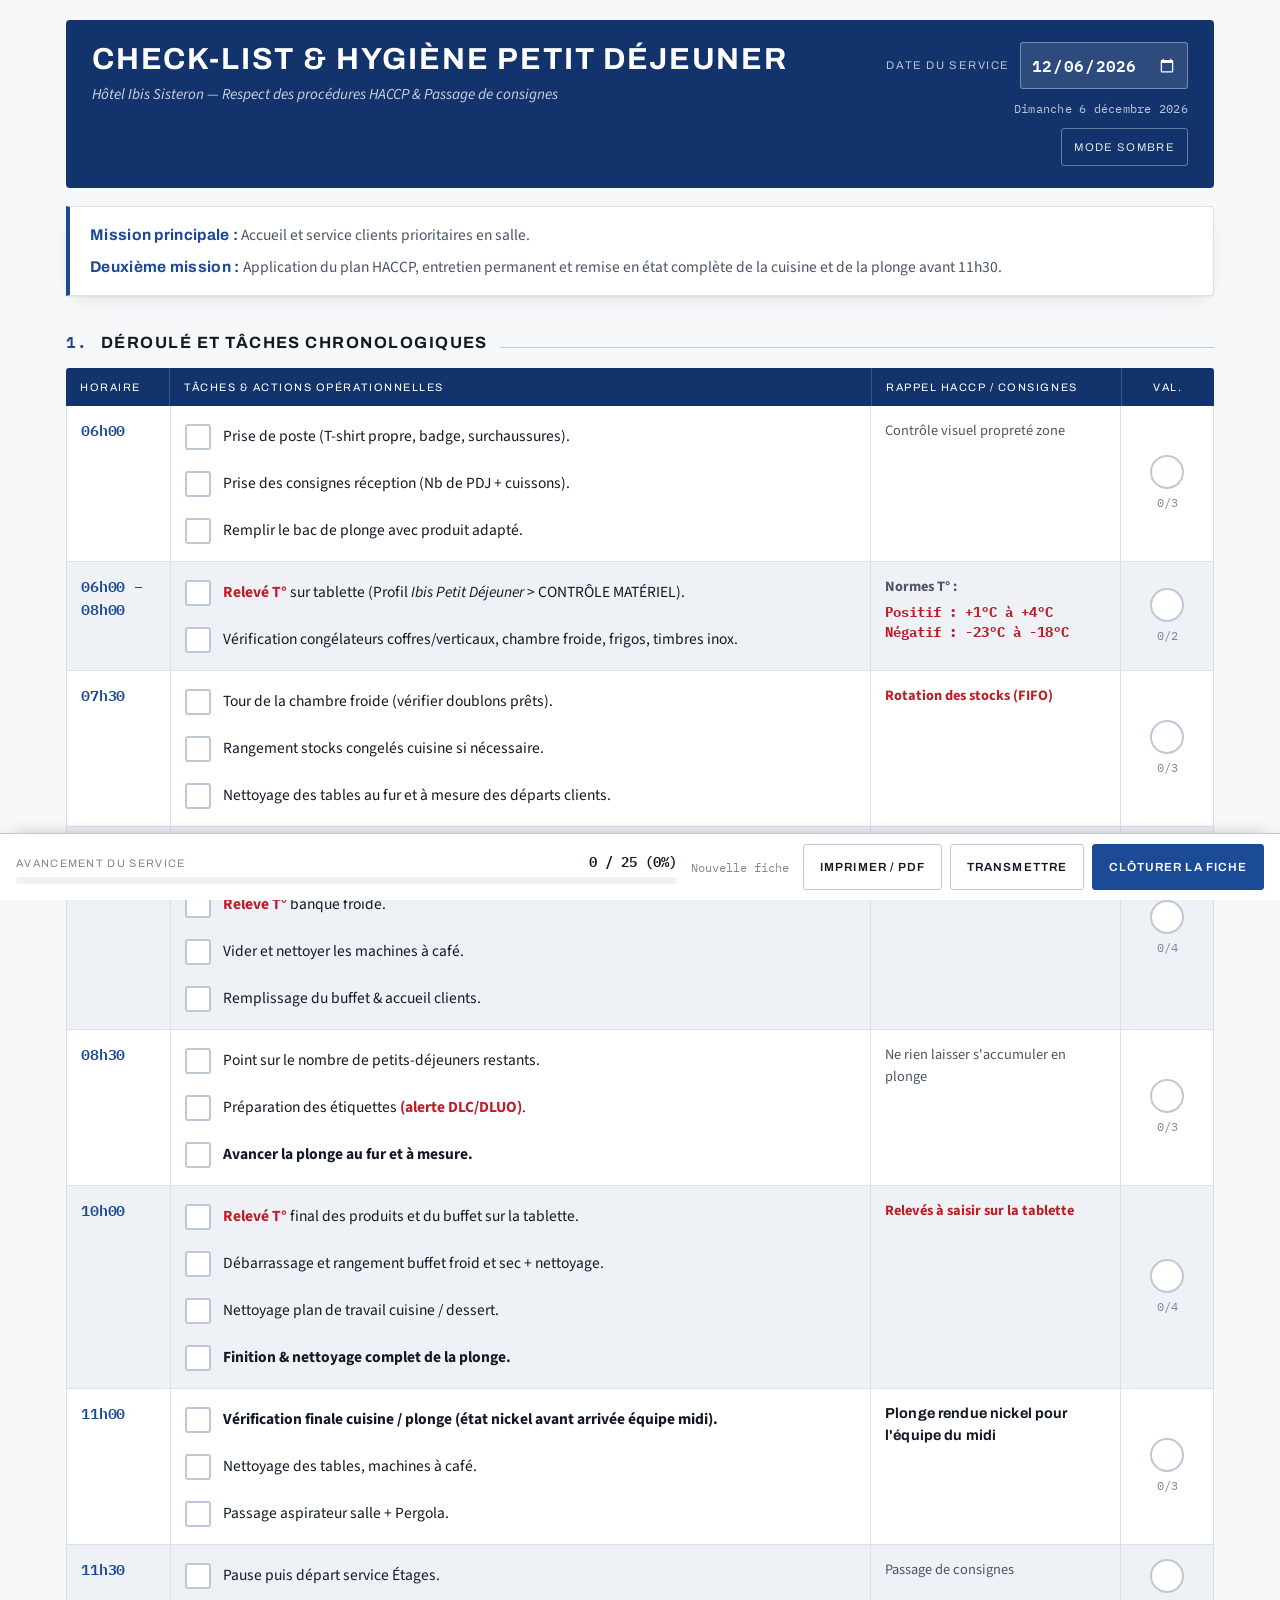
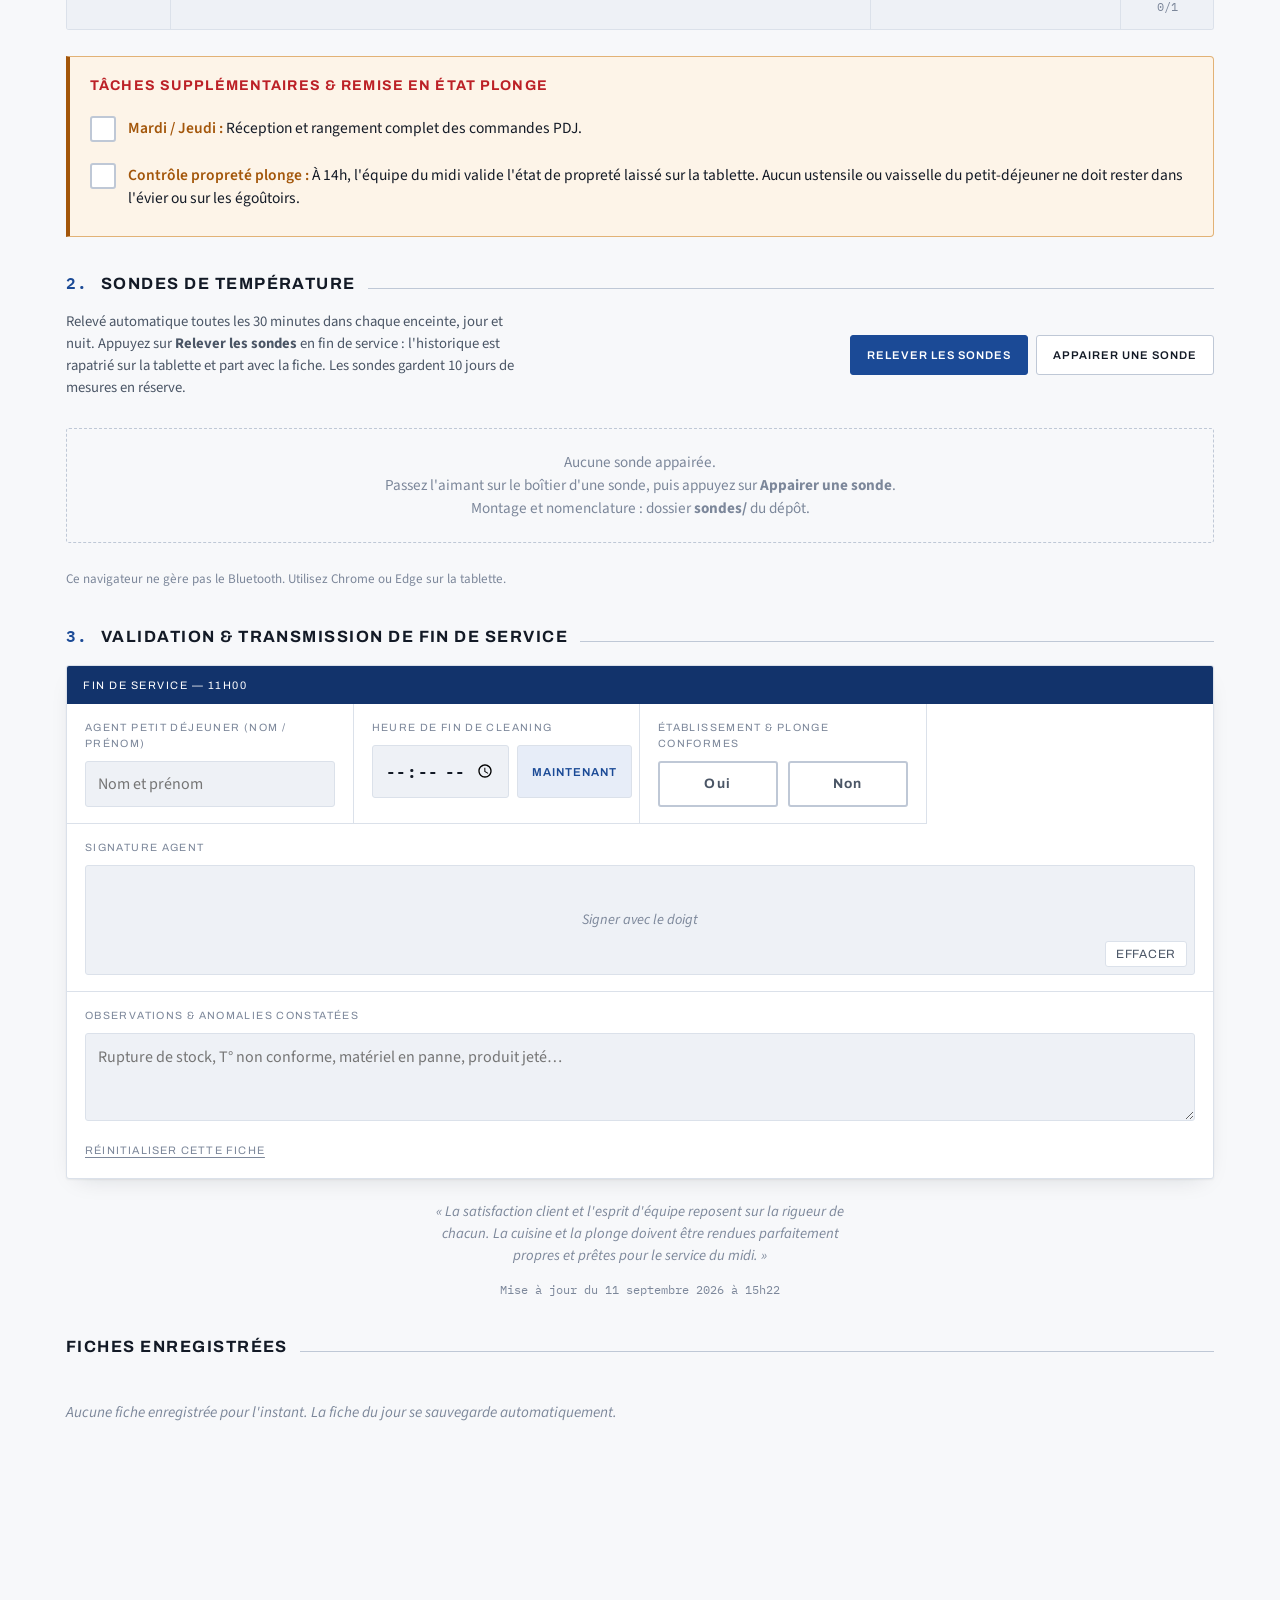
==== commit 139a2aa3: "Adapte les sondes au matériel reçu : ESP32 classique et mode banc d'essai Le matériel acheté n'est p" ====
--- a/docs/index.html
+++ b/docs/index.html
@@ -793,7 +793,7 @@
 
   <p class="quote">« La satisfaction client et l'esprit d'équipe reposent sur la rigueur de chacun. La cuisine et la plonge doivent être rendues parfaitement propres et prêtes pour le service du midi. »</p>
 
-  <p class="version"><!--MAJ-->Mise à jour du 30 août 2026 à 13h49</p>
+  <p class="version"><!--MAJ-->Mise à jour du 11 septembre 2026 à 15h22</p>
 
   <section class="history">
     <h2 class="section-title">Fiches enregistrées <span class="rule"></span></h2>
@@ -1762,6 +1762,12 @@
       }
       if(s.syncAt && Date.now() - s.syncAt > 72 * 3600000)
         avertis.push("« " + s.nom + " » n'a pas été relevée depuis " + ilYA(s.syncAt).replace("il y a ", "") + ".");
+      /* Filet de sécurité : une sonde laissée en réglage de banc d'essai
+         consomme trente fois trop. Mieux vaut le voir tout de suite. */
+      if(s.intervalle && s.intervalle < 5)
+        avertis.push("« " + s.nom + " » relève toutes les " + s.intervalle +
+                     " minute(s) — réglage de banc d'essai. Repasser MODE_BANC à 0 " +
+                     "dans config.h avant la mise en service.");
       if(s.drapeaux & 0x10) avertis.push("Capteur de « " + s.nom + " » illisible — vérifier le câble.");
       if(s.drapeaux & 0x08) avertis.push("Mémoire de « " + s.nom + " » saturée : des relevés anciens ont été perdus.");
     });
